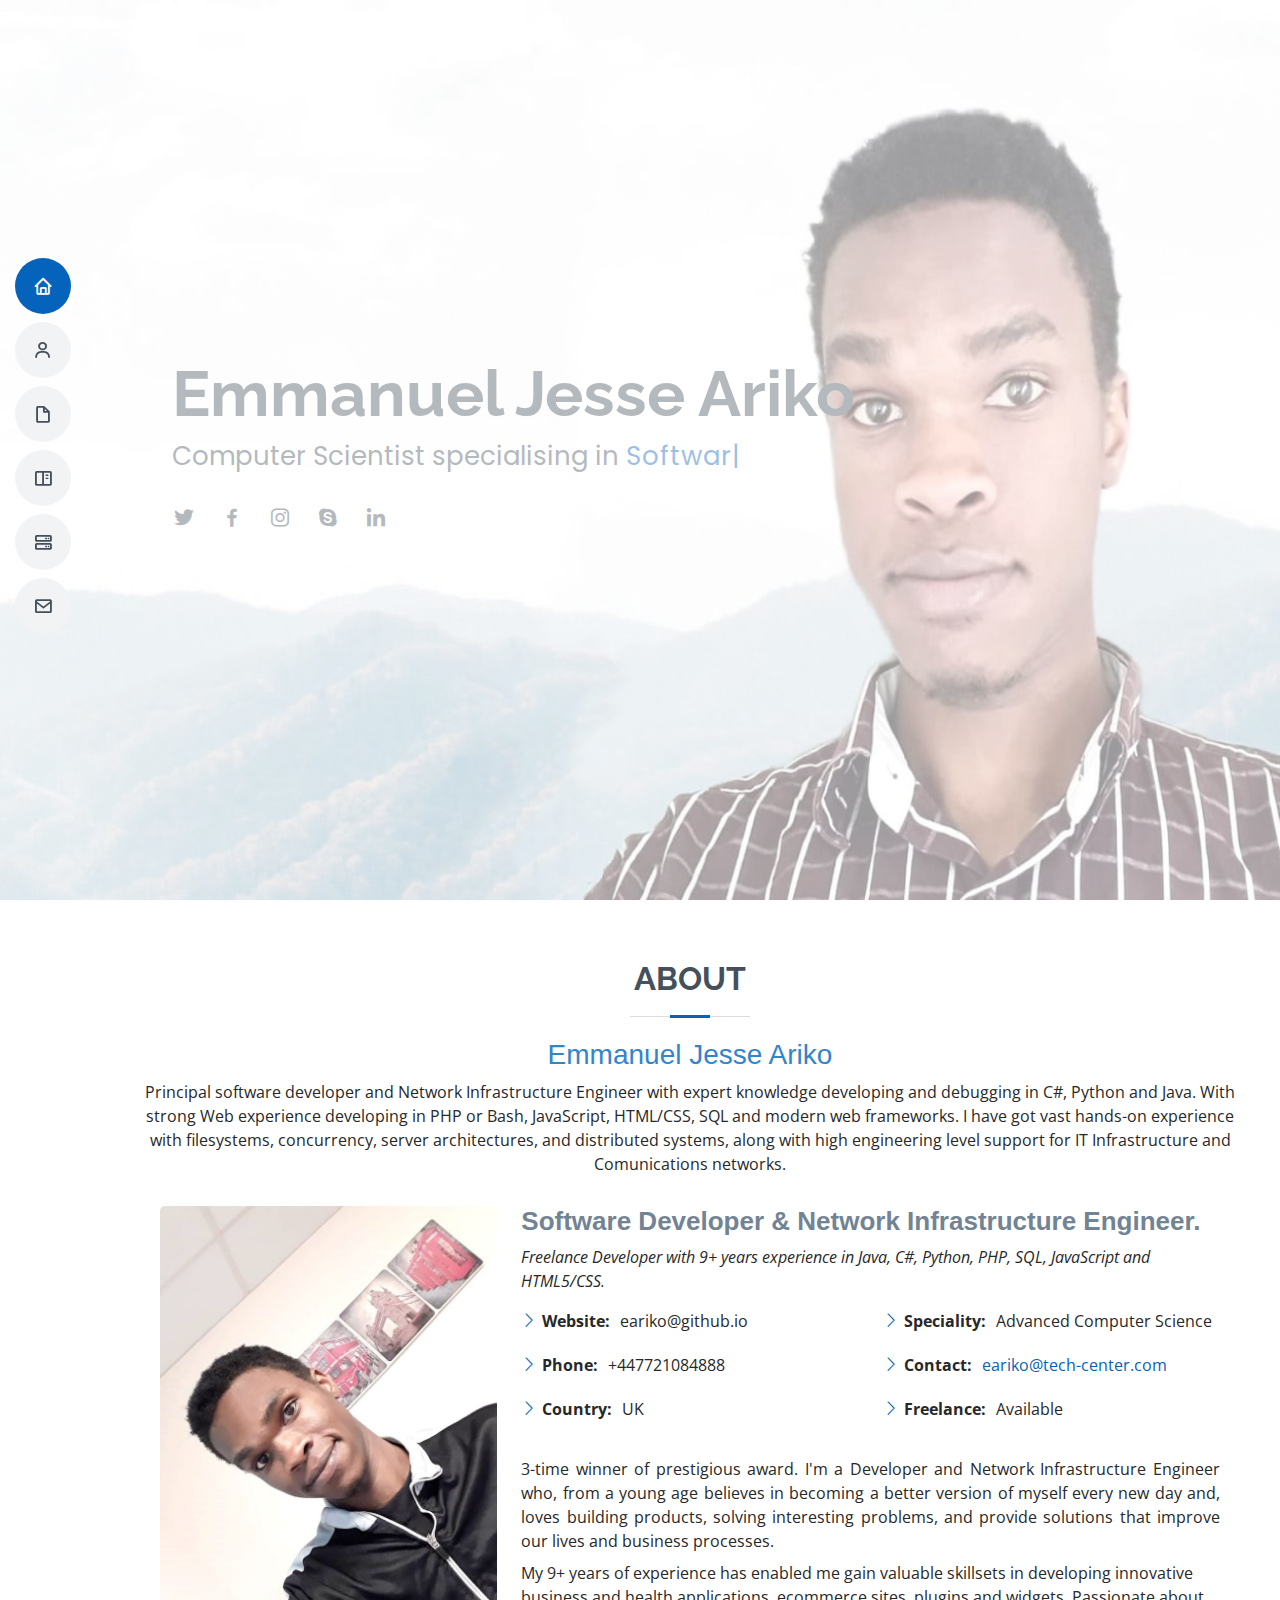
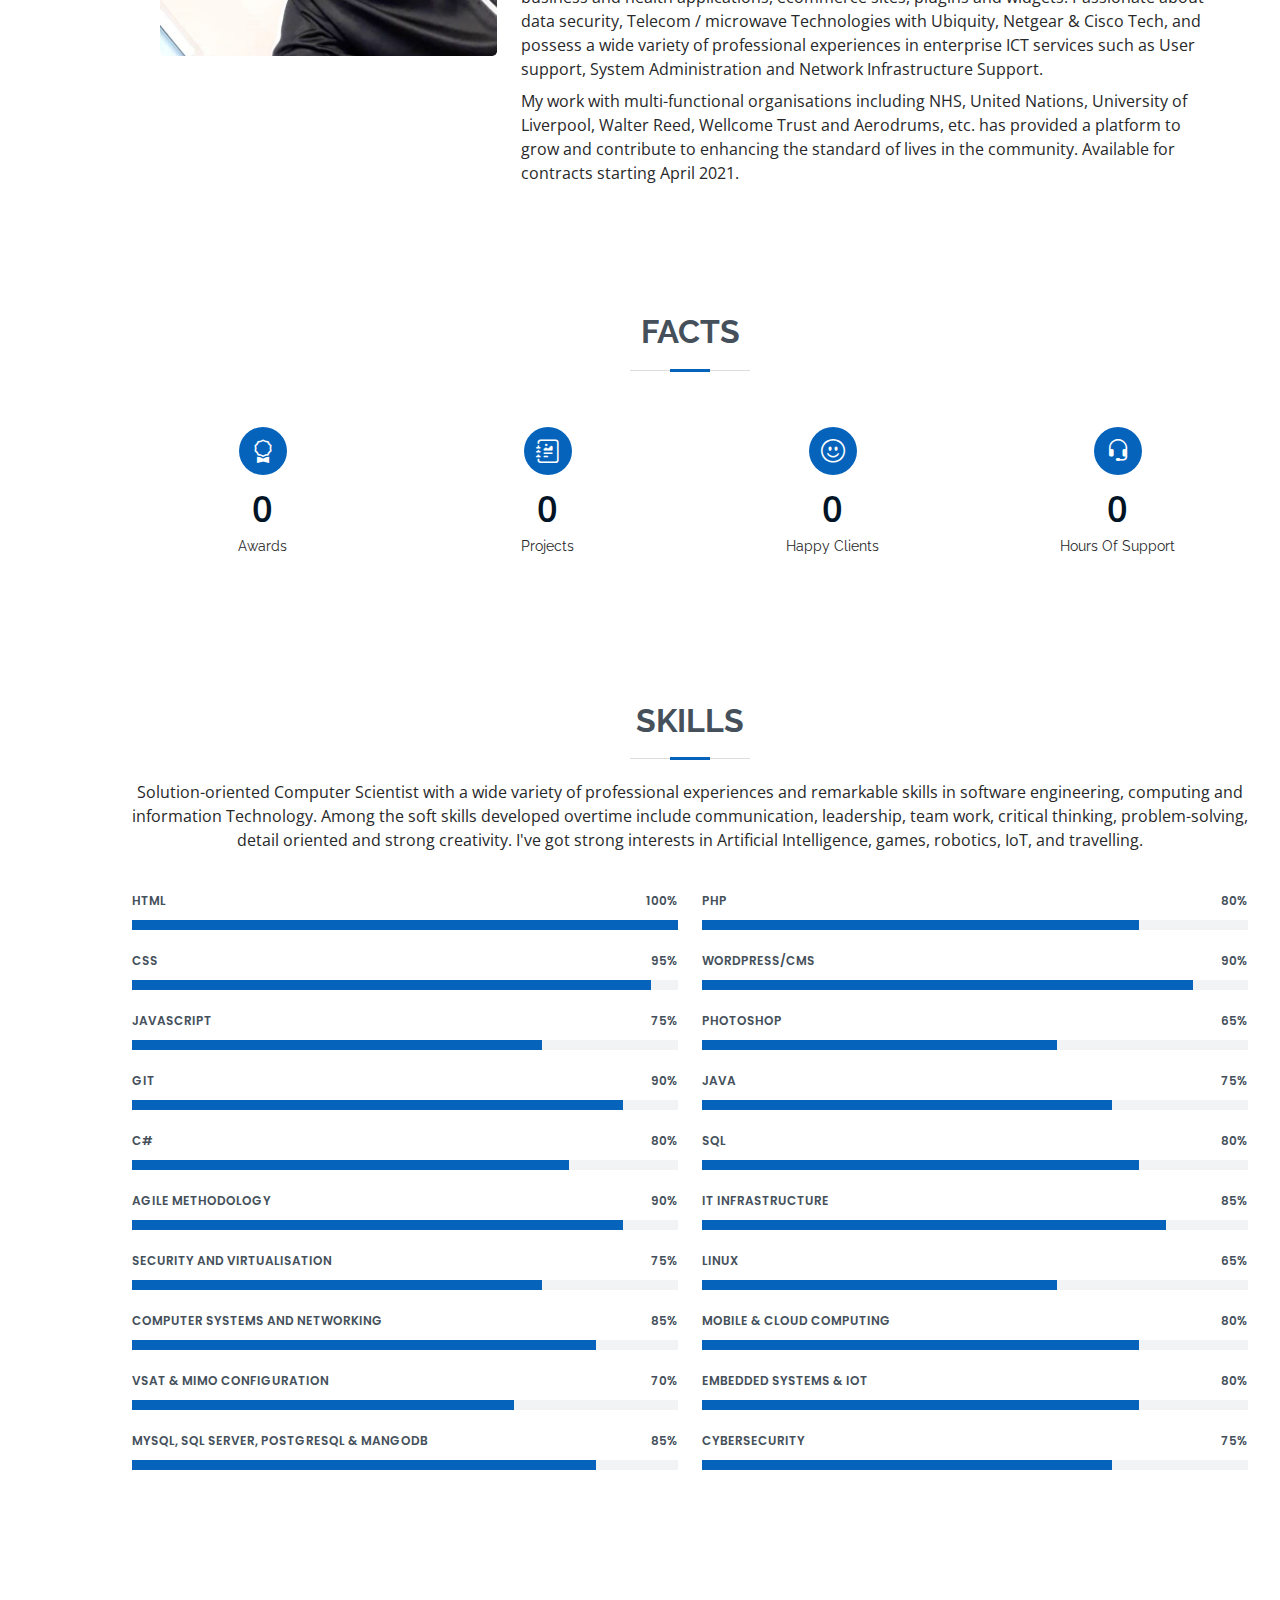
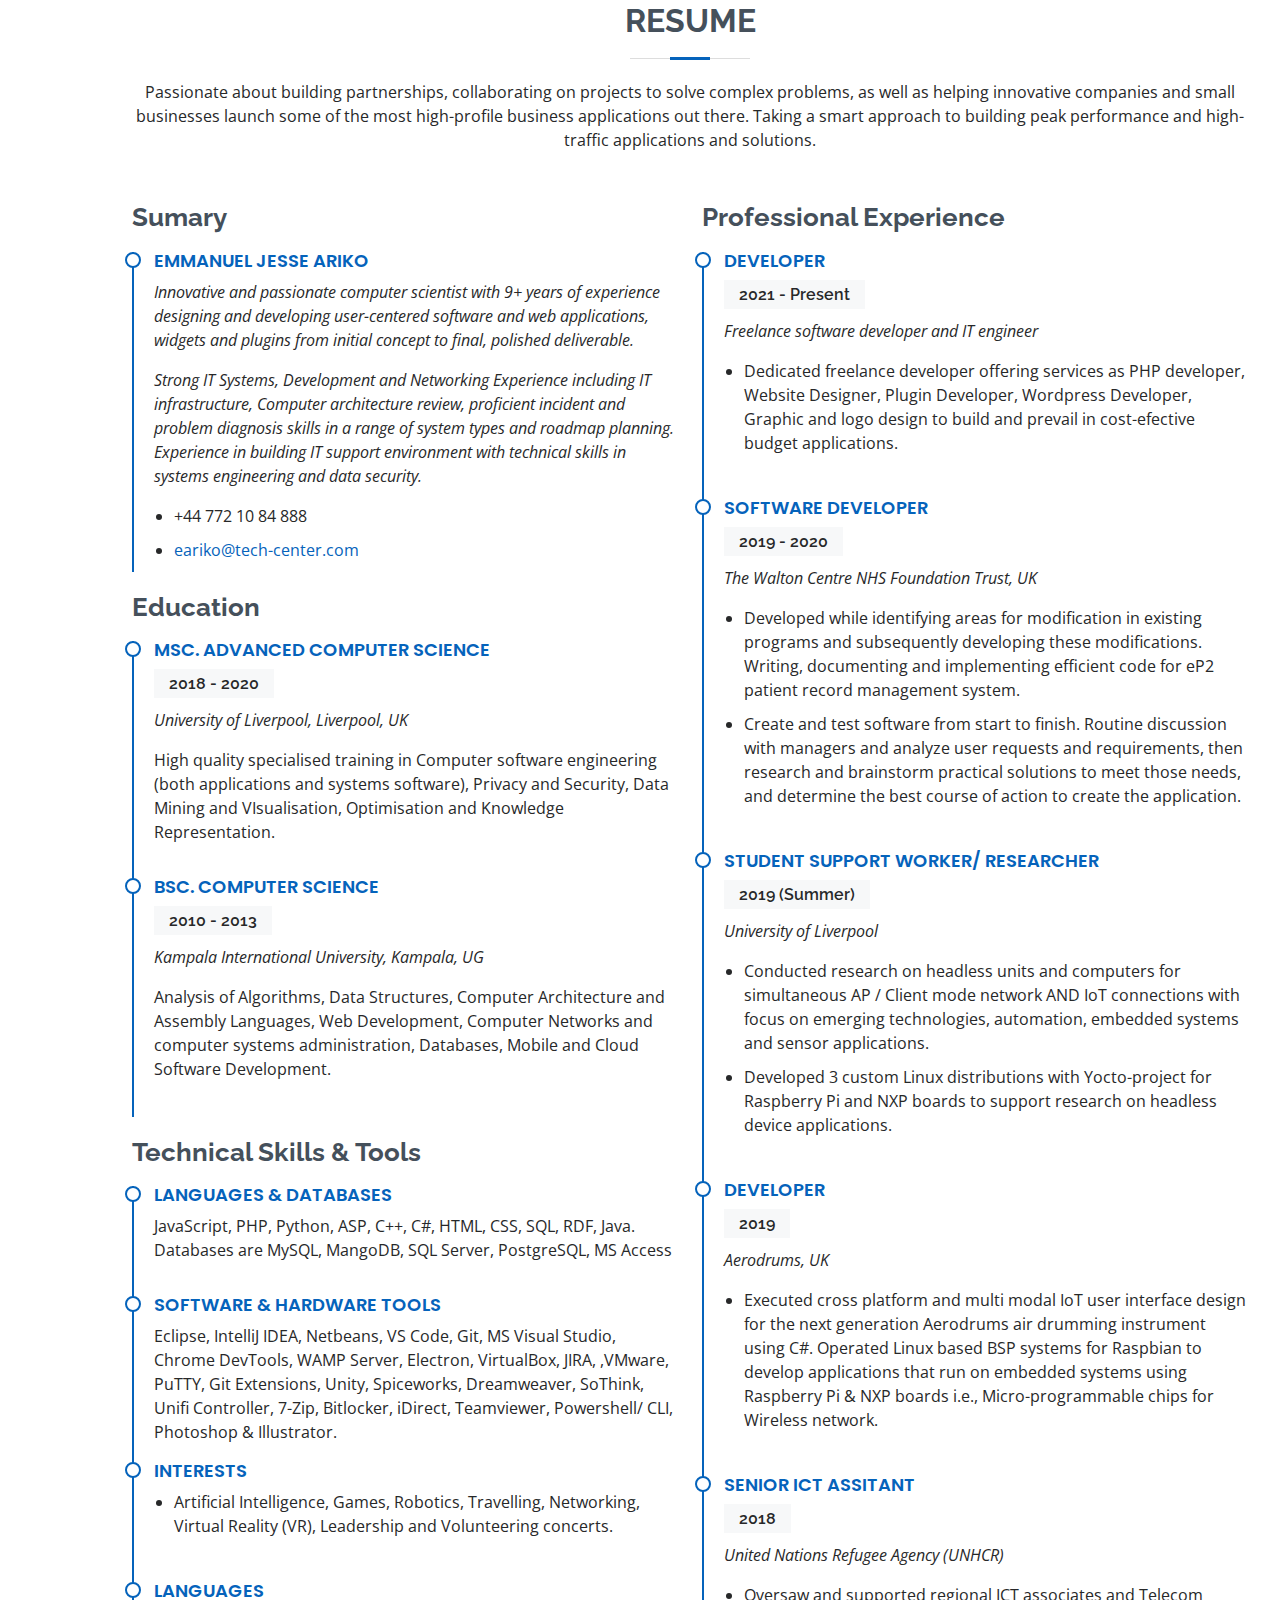
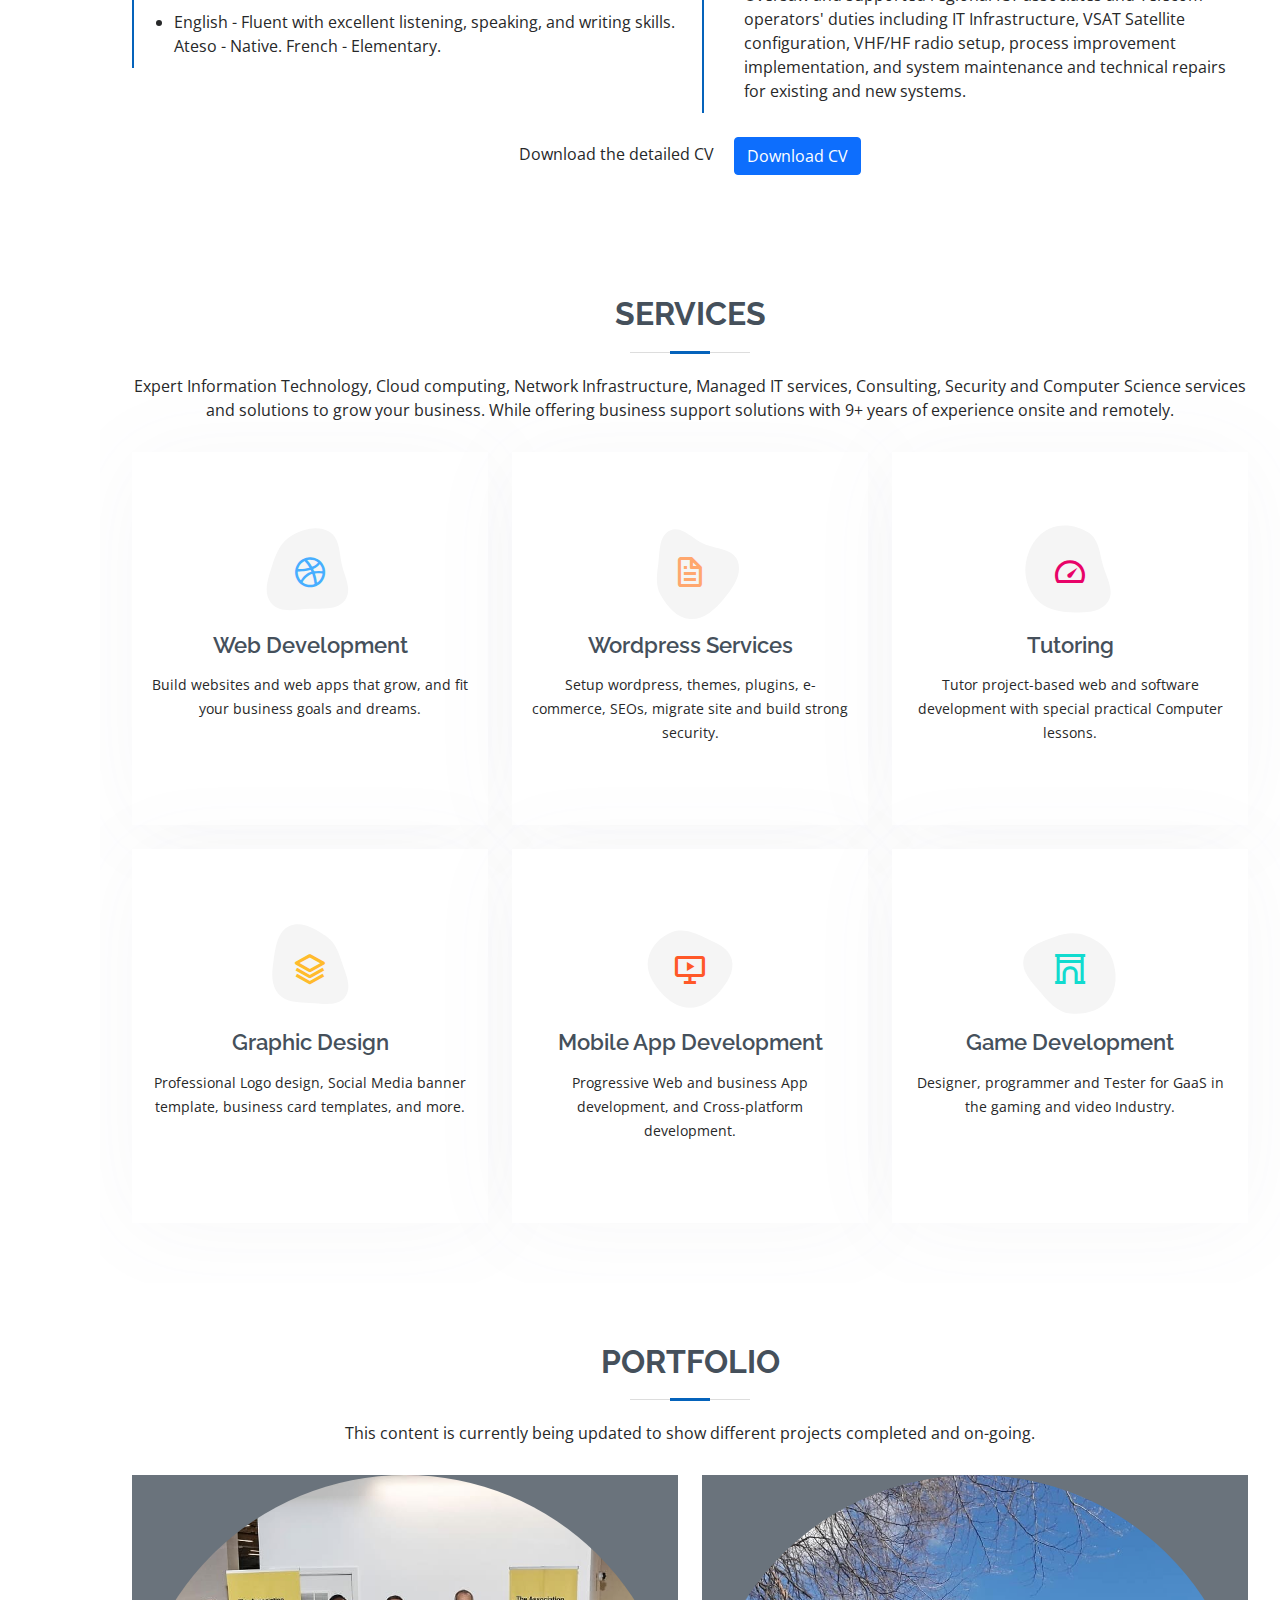
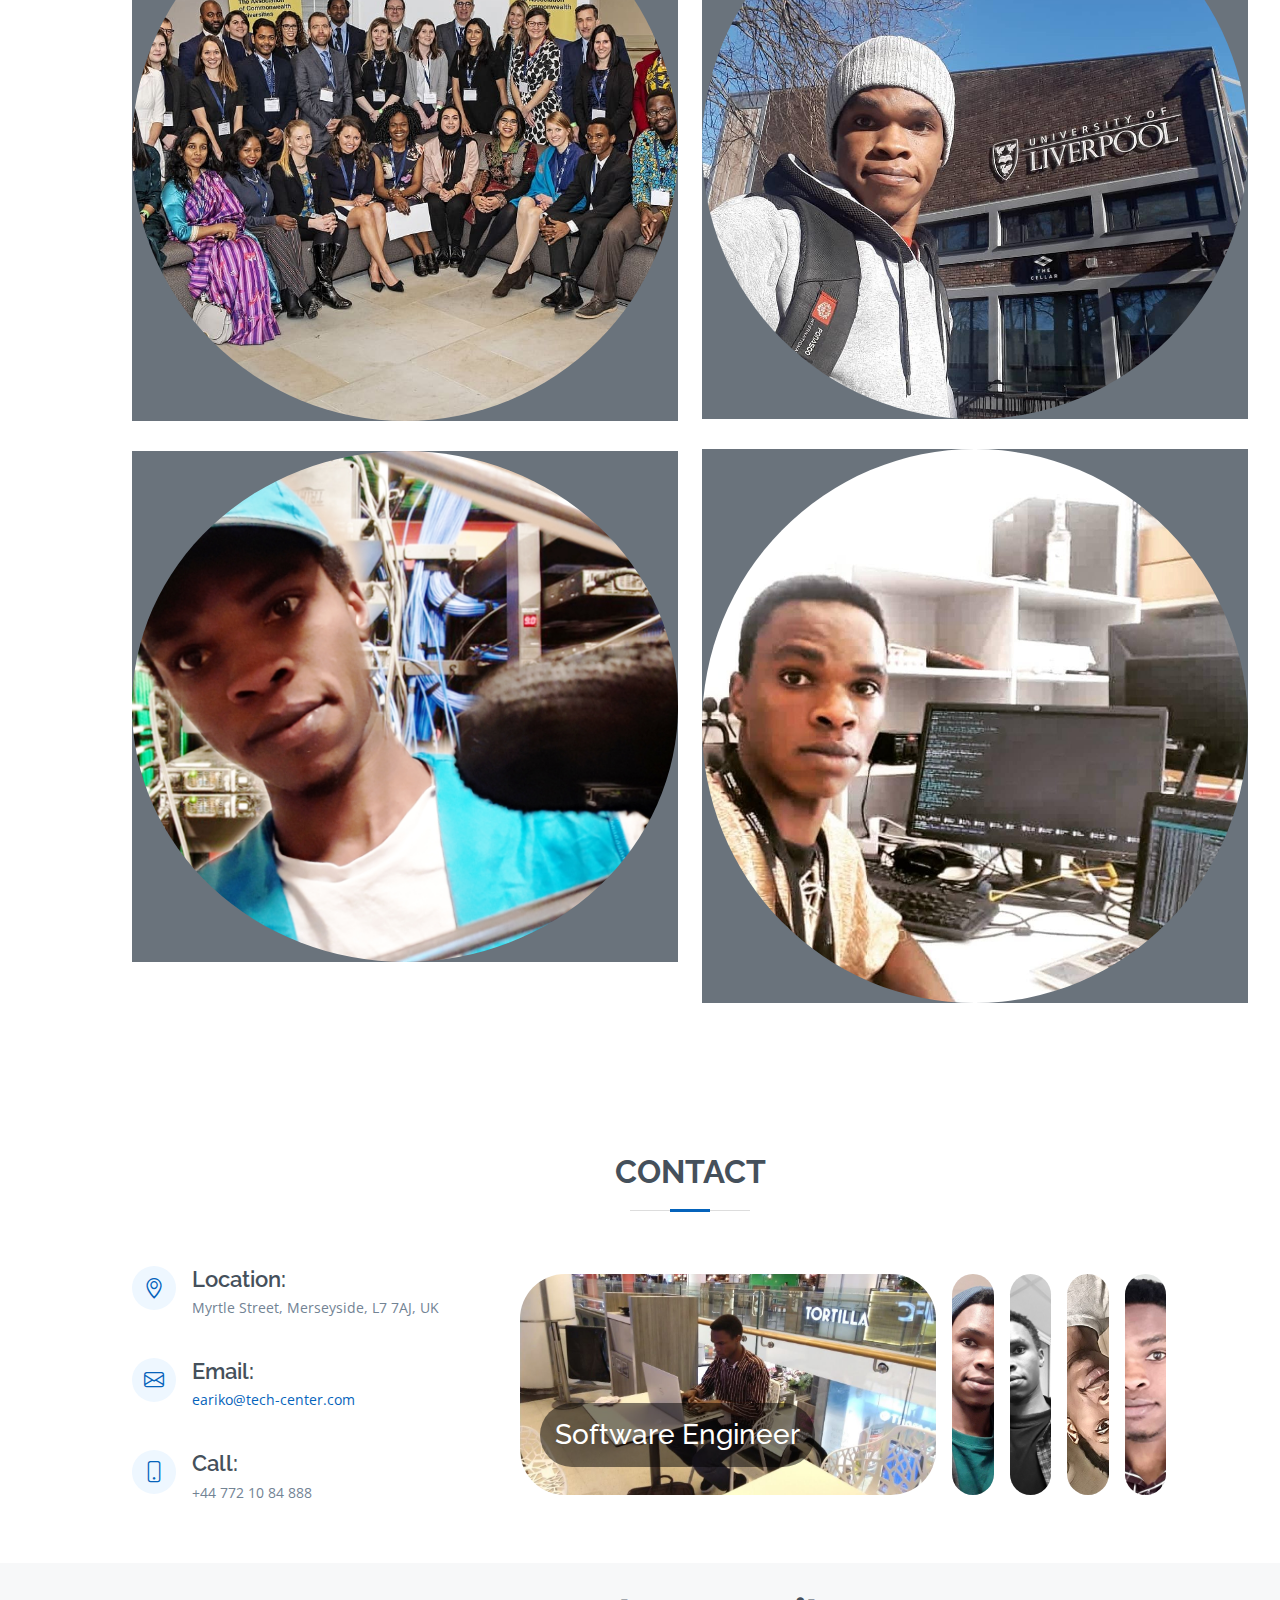
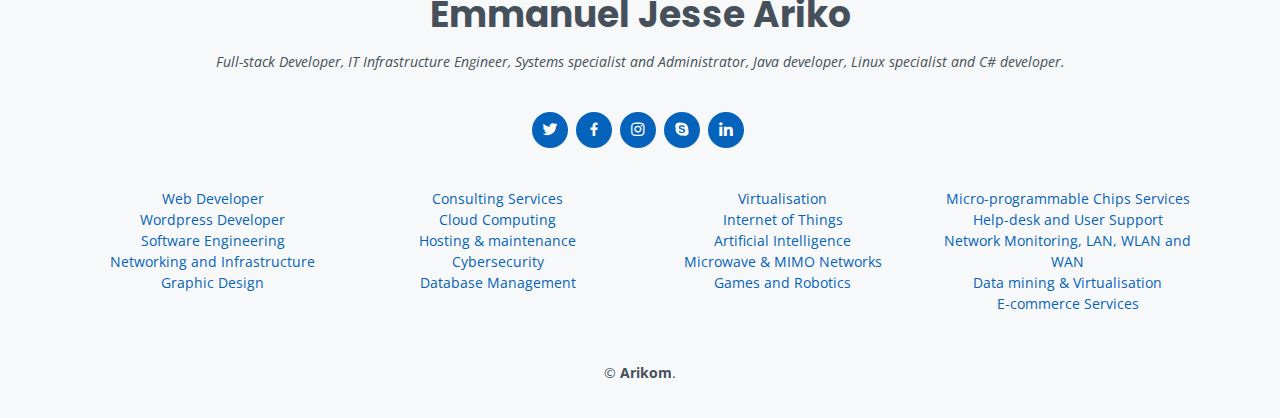
==== index.html @ 2691daec "Update index.html" ====
<!DOCTYPE html>
<html lang="en">

<head>
  <meta charset="utf-8">
  <meta content="width=device-width, initial-scale=1.0" name="viewport">

  <title>Ariko</title>
  <meta content="" name="description">
  <meta content="" name="keywords">

  
  <link href="img/favicon-32x32.png" rel="icon" sizes="32x32" type="image/png">
  <link href="img/favicon-16x16.png" rel="icon" sizes="16x16" type="image/png">
  <link href="img/apple-touch-icon.png" rel="apple-touch-icon">
  <meta property="og:title" content="Emmanuel Jesse Ariko - Developer And IT Infrastructure Engineer" />
  <meta property="og:locale" content="en_US" />
  <meta property="og:type" content="website" />
  <meta property="og:image" content="img/imgpost5.jpg"/>
  <meta property="og:image:alt" content="Emmanuel J. Ariko" />
  <meta property="og:image:width" content="400" />
  <meta http-equiv="X-UA-Compatible" content="IE=edge" />
  <meta name="author" content="Emmanuel Jesse Ariko"/>
  <meta name="keywords" content="Freelance,Software,Developer,IT,Infrastructure,Engineer,Netowrking,VSAT,Peer Networks,Emmanuel,Jesse,Ariko, Liverpool,Computer,Science,Wordpress,Plugin,Website,Raspberry,Pi,Board Support Packages,Windows,Directory,Web,PHP,JavaScript,SQL,Java,C,UK,PowerBeam,Unifi,Miraki,Firewall,Security">
  <meta name="description" content="Build professional Apps for you and for your business, Websites, E-commerce sites, Games, Online Marketing, SEO, IT Security, Wordpress, Plugins, Graphics Design, IT Infrastructure, IoT for headless devices and Netowrking with wired and wireless devices." />
  <meta property="og:description" content="Solution-oriented Computer Scientist with a wide variety of professional experiences and remarkable skills in software engineering, computing and information Technology. Build professional Apps for you and your business, Websites, E-commerce sites, Games, Online Marketing, SEO, IT Security, Wordpress, Plugins, Graphics Design, IT Infrastructure, IoT for headless devices and Netowrking with wired and wireless devices." />
  <meta property="og:url" content="https://eariko.github.io/" />
  <meta property="og:site_name" content="Emmanuel Jesse Ariko" />
  <meta name="twitter:card" content="summary" />
  <meta property="twitter:title" content="Emmanuel Jesse Ariko" />
  <meta name="twitter:site" content="@eariko1" />

  
  <link href="https://fonts.googleapis.com/css?family=Open+Sans:300,300i,400,400i,600,600i,700,700i|Raleway:300,300i,400,400i,500,500i,600,600i,700,700i|Poppins:300,300i,400,400i,500,500i,600,600i,700,700i" rel="stylesheet">

 
  <link href="Support/aos/aos.css" rel="stylesheet">
  <link href="support/bootstrap/css/bootstrap.min.css" rel="stylesheet">
  <link href="support/bootstrap-icons/bootstrap-icons.css" rel="stylesheet">
  <link href="support/boxicons/css/boxicons.min.css" rel="stylesheet">
  <link href="support/glightbox/css/glightbox.min.css" rel="stylesheet">
  <link href="support/swiper/swiper-bundle.min.css" rel="stylesheet">


  <link href="css/style.css" rel="stylesheet">

</head>

<body>

  <i class="bi bi-list mobile-nav-toggle d-xl-none"></i>
  <header id="header" class="d-flex flex-column justify-content-center">

    <nav id="navbar" class="navbar nav-menu">
      <ul>
        <li><a href="#hero" class="nav-link scrollto active"><i class="bx bx-home"></i> <span>Home</span></a></li>
        <li><a href="#about" class="nav-link scrollto"><i class="bx bx-user"></i> <span>About</span></a></li>
        <li><a href="#resume" class="nav-link scrollto"><i class="bx bx-file-blank"></i> <span>Resume</span></a></li>
        <li><a href="#portfolio" class="nav-link scrollto"><i class="bx bx-book-content"></i> <span>Portfolio</span></a></li>
        <li><a href="#services" class="nav-link scrollto"><i class="bx bx-server"></i> <span>Services</span></a></li>
        <li><a href="#contact" class="nav-link scrollto"><i class="bx bx-envelope"></i> <span>Contact</span></a></li>
      </ul>
    </nav>

  </header>

  <section id="hero" class="d-flex flex-column justify-content-center">
    <div class="container" data-aos="zoom-in" data-aos-delay="100">
      <h1>Emmanuel Jesse Ariko</h1>
      <p>Computer Scientist specialising in <span class="typed" data-typed-items=" Software Engineering, IT Infrastructure, Internet of Things, Data Visualisation, Artificial Intelligence"></span></p>
      <div class="social-links">
        <a href="https://twitter.com/eariko1" class="twitter"><i class="bx bxl-twitter"></i></a>
        <a href="#" class="facebook"><i class="bx bxl-facebook"></i></a>
        <a href="#" class="instagram"><i class="bx bxl-instagram"></i></a>
        <a href="#" class="google-plus"><i class="bx bxl-skype"></i></a>
        <a href="https://www.linkedin.com/in/emmanuel-jesse-ariko/" class="linkedin"><i class="bx bxl-linkedin"></i></a>
      </div>
    </div>
  </section>

  <main id="main">

    <section id="about" class="about">
      <div class="container" data-aos="fade-up">

        <div class="section-title">
          <h2>About</h2>
          <h3 style="font-family: 'Segoe UI', Tahoma, Geneva, Verdana, sans-serif; color: rgb(50, 133, 201);">Emmanuel Jesse Ariko</h3>
          <p>Principal software developer and Network Infrastructure Engineer with expert knowledge developing and debugging in C#, Python and Java. With strong Web experience developing in PHP or Bash, JavaScript, HTML/CSS, SQL and modern web frameworks. I have got vast hands-on experience with filesystems, concurrency, server architectures, and distributed systems, along with high engineering level support for IT Infrastructure and Comunications networks.</p>
        </div>

        <div class="row mx-3">
          <div class="col-lg-4">
            <img src="img/profile-img.jpg" class="img-fluid rounded-3" alt="Profile pic Emmanuel Jesse Ariko">
          </div>
          <div class="col-lg-8 pt-4 pt-lg-0 content">
            <h3 style="font-family: 'Segoe UI', Tahoma, Geneva, Verdana, sans-serif">Software Developer &amp; Network Infrastructure Engineer.</h3>
            <p class="fst-italic">
              Freelance Developer with 9+ years experience in Java, C#, Python, PHP, SQL, JavaScript and HTML5/CSS.
            </p>
            <div class="row">
              <div class="col-lg-6">
                <ul>
                  <li><i class="bi bi-chevron-right"></i> <strong>Website:</strong> <span>eariko@github.io</span></li>
                    <li><i class="bi bi-chevron-right"></i> <strong>Phone:</strong> <span>+447721084888</span></li>
                    <li><i class="bi bi-chevron-right"></i> <strong>Country:</strong> <span>UK</span></li>
                </ul>
              </div>
              <div class="col-lg-6">
                <ul>
                  <li><i class="bi bi-chevron-right"></i> <strong>Speciality:</strong> <span>Advanced Computer Science</span></li>
                    <li><i class="bi bi-chevron-right"></i> <strong>Contact:</strong> <span><a href="mailto:eariko@tech-center.com?cc=eariko@outlook.com" >eariko@tech-center.com</a></span></li>
                    <li><i class="bi bi-chevron-right"></i> <strong>Freelance:</strong> <span>Available</span></li>
                </ul>
              </div>
            </div>
            <p>
              <div class="mb-2" style="text-align:justify">3-time winner of prestigious award. I'm a Developer and Network Infrastructure Engineer who, from a young age believes in becoming a better version of myself every new day and, loves building products, solving interesting problems, and provide solutions that improve our lives and business processes.</div>
              <div class="mb-2">My 9+ years of experience has enabled me gain valuable skillsets in developing innovative business and health applications, ecommerce sites, plugins and widgets. Passionate about data security, Telecom / microwave Technologies with Ubiquity, Netgear & Cisco Tech, and possess a wide variety of professional experiences in enterprise ICT services such as User support, System Administration and Network Infrastructure Support. </div>
              <div class="mb-2">My work with multi-functional organisations including NHS, United Nations, University of Liverpool, Walter Reed, Wellcome Trust and Aerodrums, etc. has provided a platform to grow and contribute to enhancing the standard of lives in the community. Available for contracts starting April 2021.</div>
            </p>
          </div>
        </div>

      </div>
    </section>


    <section id="facts" class="facts">
      <div class="container" data-aos="fade-up">

        <div class="section-title">
          <h2>Facts</h2>
        </div>

        <div class="row">

          <div class="col-lg-3 col-md-6 mt-5 mt-lg-0">
            <div class="count-box">
              <i class="bi bi-award"></i>
              <span data-purecounter-start="0" data-purecounter-end="7" data-purecounter-duration="1" class="purecounter"></span>
              <p>Awards</p>
            </div>
          </div>

          <div class="col-lg-3 col-md-6 mt-5 mt-lg-0">
            <div class="count-box">
              <i class="bi bi-journal-richtext"></i>
              <span data-purecounter-start="0" data-purecounter-end="267" data-purecounter-duration="1" class="purecounter"></span>
              <p>Projects</p>
            </div>
          </div>

          <div class="col-lg-3 col-md-6 mt-5 mt-md-0">
            <div class="count-box">
              <i class="bi bi-emoji-smile"></i>
              <span data-purecounter-start="0" data-purecounter-end="384" data-purecounter-duration="1" class="purecounter"></span>
              <p>Happy Clients</p>
            </div>
          </div>

          <div class="col-lg-3 col-md-6 mt-5 mt-md-0">
            <div class="count-box">
              <i class="bi bi-headset"></i>
              <span data-purecounter-start="0" data-purecounter-end="2149" data-purecounter-duration="1" class="purecounter"></span>
              <p>Hours Of Support</p>
            </div>
          </div>

        </div>

      </div>
    </section>


    <section id="skills" class="skills section-bg">
      <div class="container" data-aos="fade-up">

        <div class="section-title">
          <h2>Skills</h2>
          <p>Solution-oriented Computer Scientist with a wide variety of professional experiences and remarkable skills in software engineering, computing and information Technology. Among the soft skills developed overtime include communication, leadership, team work, critical thinking, problem-solving, detail oriented and strong creativity. I've got strong interests in Artificial Intelligence, games, robotics, IoT, and travelling.</p>
        </div>

        <div class="row skills-content">

          <div class="col-lg-6">

            <div class="progress">
              <span class="skill">HTML <i class="val">100%</i></span>
              <div class="progress-bar-wrap">
                <div class="progress-bar" role="progressbar" aria-valuenow="100" aria-valuemin="0" aria-valuemax="100" style="width: 100%;"></div>
              </div>
            </div>

            <div class="progress">
              <span class="skill">CSS <i class="val">95%</i></span>
              <div class="progress-bar-wrap">
                <div class="progress-bar" role="progressbar" aria-valuenow="95" aria-valuemin="0" aria-valuemax="100" style="width: 95%;"></div>
              </div>
            </div>

            <div class="progress">
              <span class="skill">JavaScript <i class="val">75%</i></span>
              <div class="progress-bar-wrap">
                <div class="progress-bar" role="progressbar" aria-valuenow="75" aria-valuemin="0" aria-valuemax="100" style="width: 75%;"></div>
              </div>
            </div>

            <div class="progress">
              <span class="skill">Git <i class="val">90%</i></span>
              <div class="progress-bar-wrap">
                <div class="progress-bar" role="progressbar" aria-valuenow="90" aria-valuemin="0" aria-valuemax="100" style="width: 90%;"></div>
              </div>
            </div>

            <div class="progress">
              <span class="skill">C# <i class="val">80%</i></span>
              <div class="progress-bar-wrap">
                <div class="progress-bar" role="progressbar" aria-valuenow="80" aria-valuemin="0" aria-valuemax="100" style="width: 80%;"></div>
              </div>
            </div>

            <div class="progress">
              <span class="skill">Agile Methodology <i class="val">90%</i></span>
              <div class="progress-bar-wrap">
                <div class="progress-bar" role="progressbar" aria-valuenow="90" aria-valuemin="0" aria-valuemax="100" style="width: 90%;"></div>
              </div>
            </div>

            <div class="progress">
              <span class="skill">Security and Virtualisation <i class="val">75%</i></span>
              <div class="progress-bar-wrap">
                <div class="progress-bar" role="progressbar" aria-valuenow="75" aria-valuemin="0" aria-valuemax="100" style="width: 75%;"></div>
              </div>
            </div>

            <div class="progress">
              <span class="skill">Computer Systems and Networking <i class="val">85%</i></span>
              <div class="progress-bar-wrap">
                <div class="progress-bar" role="progressbar" aria-valuenow="85" aria-valuemin="0" aria-valuemax="100" style="width: 85%;"></div>
              </div>
            </div>

            <div class="progress">
              <span class="skill">VSAT &amp; MIMO Configuration <i class="val">70%</i></span>
              <div class="progress-bar-wrap">
                <div class="progress-bar" role="progressbar" aria-valuenow="70" aria-valuemin="0" aria-valuemax="100" style="width: 70%;"></div>
              </div>
            </div>

            <div class="progress">
              <span class="skill">MySQL, SQL Server, PostgreSQL &amp; MangoDB <i class="val">85%</i></span>
              <div class="progress-bar-wrap">
                <div class="progress-bar" role="progressbar" aria-valuenow="85" aria-valuemin="0" aria-valuemax="100" style="width: 85%;"></div>
              </div>
            </div>

          </div>

          <div class="col-lg-6">

            <div class="progress">
                <span class="skill">PHP <i class="val">80%</i></span>
                <div class="progress-bar-wrap">
                  <div class="progress-bar" role="progressbar" aria-valuenow="80" aria-valuemin="0" aria-valuemax="100" style="width: 80%;"></div>
                </div>
              </div>

              <div class="progress">
                <span class="skill">WordPress/CMS <i class="val">90%</i></span>
                <div class="progress-bar-wrap">
                  <div class="progress-bar" role="progressbar" aria-valuenow="90" aria-valuemin="0" aria-valuemax="100" style="width: 90%;"></div>
                </div>
              </div>

              <div class="progress">
                <span class="skill">Photoshop <i class="val">65%</i></span>
                <div class="progress-bar-wrap">
                  <div class="progress-bar" role="progressbar" aria-valuenow="55" aria-valuemin="0" aria-valuemax="100" style="width: 65%;"></div>
                </div>
              </div>

              <div class="progress">
                <span class="skill">Java <i class="val">75%</i></span>
                <div class="progress-bar-wrap">
                  <div class="progress-bar" role="progressbar" aria-valuenow="75" aria-valuemin="0" aria-valuemax="100" style="width: 75%;"></div>
                </div>
              </div>

              <div class="progress">
                <span class="skill">SQL <i class="val">80%</i></span>
                <div class="progress-bar-wrap">
                  <div class="progress-bar" role="progressbar" aria-valuenow="80" aria-valuemin="0" aria-valuemax="100" style="width: 80%;"></div>
                </div>
              </div>

              <div class="progress">
                <span class="skill">IT Infrastructure <i class="val">85%</i></span>
                <div class="progress-bar-wrap">
                  <div class="progress-bar" role="progressbar" aria-valuenow="85" aria-valuemin="0" aria-valuemax="100" style="width: 85%;"></div>
                </div>
              </div>

              <div class="progress">
                <span class="skill">Linux <i class="val">65%</i></span>
                <div class="progress-bar-wrap">
                  <div class="progress-bar" role="progressbar" aria-valuenow="65" aria-valuemin="0" aria-valuemax="100" style="width: 65%;"></div>
                </div>
              </div>

              <div class="progress">
                <span class="skill">Mobile &amp; Cloud Computing <i class="val">80%</i></span>
                <div class="progress-bar-wrap">
                  <div class="progress-bar" role="progressbar" aria-valuenow="80" aria-valuemin="0" aria-valuemax="100" style="width: 80%;"></div>
                </div>
              </div>

              <div class="progress">
                <span class="skill">Embedded Systems &amp; IoT<i class="val">80%</i></span>
                <div class="progress-bar-wrap">
                  <div class="progress-bar" role="progressbar" aria-valuenow="80" aria-valuemin="0" aria-valuemax="100" style="width: 80%;"></div>
                </div>
              </div>

              <div class="progress">
                <span class="skill">Cybersecurity <i class="val">75%</i></span>
                <div class="progress-bar-wrap">
                  <div class="progress-bar" role="progressbar" aria-valuenow="75" aria-valuemin="0" aria-valuemax="100" style="width: 75%;"></div>
                </div>
              </div>

          </div>

        </div>

      </div>
    </section>

 
    <section id="resume" class="resume">
      <div class="container" data-aos="fade-up">

        <div class="section-title">
          <h2>Resume</h2>
          <p>Passionate about building partnerships, collaborating on projects to solve complex problems, as well as helping innovative companies and small businesses launch some of the most high-profile business applications out there. Taking a smart approach to building peak performance and high-traffic applications and solutions.</p>
        </div>

        <div class="row mb-md-2">
          <div class="col-lg-6">
            <h3 class="resume-title">Sumary</h3>
            <div class="resume-item pb-0">
              <h4>Emmanuel Jesse Ariko</h4>
              <p><em>Innovative and passionate computer scientist with 9+ years of experience designing and developing user-centered software and web applications, widgets and plugins from initial concept to final, polished deliverable.</em></p>

              <p><em>Strong IT Systems, Development and Networking Experience including IT infrastructure, Computer architecture review, proficient incident and problem diagnosis skills in a range of system types and roadmap planning. Experience in building IT support environment with technical skills in systems engineering and data security.</em></p>

              <ul>
                <li>+44 772 10 84 888</li>
                <li><a href="mailto:eariko@tech-center.com?cc=eariko@outlook.com">eariko@tech-center.com</a></li>
              </ul>
            </div>

            <h3 class="resume-title">Education</h3>
            <div class="resume-item">
              <h4>MSc. Advanced Computer Science</h4>
                <h5>2018 - 2020</h5>
                <p><em>University of Liverpool, Liverpool, UK</em></p>
                <p>High quality specialised training in Computer software engineering (both applications and systems software), Privacy and Security, Data Mining and VIsualisation, Optimisation and Knowledge Representation.</p>
            </div>
            <div class="resume-item">
              <h4>BSc. Computer Science</h4>
                <h5>2010 - 2013</h5>
                <p><em>Kampala International University, Kampala, UG</em></p>
                <p>Analysis of Algorithms, Data Structures, Computer Architecture and Assembly Languages, Web Development, Computer Networks and computer systems administration, Databases, Mobile and Cloud Software Development.</p>
            </div>

            <h3 class="resume-title">Technical Skills &amp; Tools</h3>
            <div class="resume-item">
              <h4>Languages &amp; Databases</h4>
                <p>JavaScript, PHP, Python, ASP, C++, C#, HTML, CSS, SQL, RDF, Java. Databases are MySQL, MangoDB, SQL Server, PostgreSQL, MS Access </p>
            </div>
            <div class="resume-item">
              <h4>Software &amp; Hardware Tools</h4>
                Eclipse, IntelliJ IDEA, Netbeans, VS Code, Git, MS Visual Studio, Chrome DevTools, WAMP Server, Electron, VirtualBox, JIRA, ,VMware, PuTTY, Git Extensions, Unity, Spiceworks, Dreamweaver, SoThink, Unifi Controller, 7-Zip, Bitlocker, iDirect, Teamviewer, Powershell/ CLI, Photoshop &amp; Illustrator.
            </div>
            <div class="resume-item">
              <h4>Interests</h4>
              <ul>
                <li>Artificial Intelligence, Games, Robotics, Travelling, Networking, Virtual Reality (VR), Leadership and Volunteering concerts.</li>
              </ul>
            </div>
            <div class="resume-item">
              <h4>Languages</h4>
              <ul>
                <li>English - Fluent with excellent listening,
                  speaking, and writing skills. Ateso - Native. French - Elementary. 
              </ul>
            </div>
            
          </div>
          <div class="col-lg-6">
            <h3 class="resume-title">Professional Experience</h3>
            <div class="resume-item">
              <h4>Developer</h4>
              <h5>2021 - Present</h5>
              <p><em>Freelance software developer and IT engineer </em></p>
              <ul>
                <li>Dedicated freelance developer offering services as PHP developer, Website Designer, Plugin Developer, Wordpress Developer, Graphic and logo design to build and prevail in cost-efective budget applications.</li>
              </ul>
            </div>
            <div class="resume-item">
              <h4>Software Developer</h4>
              <h5>2019 - 2020</h5>
              <p><em>The Walton Centre NHS Foundation 
                Trust, UK</em></p>
              <ul>
                <li>Developed while identifying areas for modification in existing programs and subsequently developing these modifications. Writing, documenting and implementing efficient code for eP2 patient record management system.  </li>
                <li>Create and test software from start to finish. Routine discussion with managers and analyze user requests and requirements, then research and brainstorm practical solutions to meet those needs, and determine the best course of action to create the application.</li>
              </ul>
            </div>
            <div class="resume-item">
              <h4>Student Support Worker/ Researcher</h4>
                  <h5>2019 (Summer)</h5>
                  <p><em>University of Liverpool</em></p>
                  <ul>
                    <li>Conducted research on headless units and computers for simultaneous AP / Client mode network AND IoT connections with focus on emerging technologies, automation, embedded systems and sensor applications. </li>
                    <li>Developed 3 custom Linux distributions with Yocto-project for Raspberry Pi and NXP boards to support research on headless device applications.</li>
                  </ul>
            </div>
            <div class="resume-item">
              <h4>Developer</h4>
                  <h5>2019</h5>
                  <p><em>Aerodrums, UK </em></p>
                  <ul>
                    <li>Executed cross platform and multi modal IoT user interface design for the next generation Aerodrums air drumming instrument using C#. Operated Linux based BSP systems for Raspbian to develop applications that run on embedded systems using Raspberry Pi & NXP boards i.e., Micro-programmable chips for Wireless network.</li>
                  </ul>
            </div>
            <div class="resume-item">
              <h4>Senior ICT Assitant</h4>
                  <h5>2018</h5>
                  <p><em>United Nations Refugee Agency (UNHCR) </em></p>
                  <ul>
                    <li>Oversaw and supported regional ICT associates and Telecom operators' duties including IT Infrastructure, VSAT Satellite configuration, VHF/HF radio setup, process improvement implementation, and system maintenance and technical repairs for existing and new systems.</li>
                  </ul>
            </div>
          </div>
        </div>
        <div class="row justify-content-center align-items-center">
          <div class="col-6 text-center">
            Download the detailed CV <a class="btn btn-primary ms-3" href="support/earikoCV.pdf">Download CV</a>
          </div>
        </div>

      </div>
    </section>

    <section id="services" class="services">
      <div class="container" data-aos="fade-up">

        <div class="section-title">
          <h2>Services</h2>
          <p>Expert Information Technology, Cloud computing, Network Infrastructure, Managed IT services, Consulting, Security and Computer Science services and solutions to grow your business. While offering business support solutions with 9+ years of experience onsite and remotely. </p>
        </div>

        <div class="row">

          <div class="col-lg-4 col-md-6 d-flex align-items-stretch" data-aos="zoom-in" data-aos-delay="100">
            <div class="icon-box iconbox-blue">
              <div class="icon">
                <svg width="100" height="100" viewBox="0 0 600 600" xmlns="http://www.w3.org/2000/svg">
                  <path stroke="none" stroke-width="0" fill="#f5f5f5" d="M300,521.0016835830174C376.1290562159157,517.8887921683347,466.0731472004068,529.7835943286574,510.70327084640275,468.03025145048787C554.3714126377745,407.6079735673963,508.03601936045806,328.9844924480964,491.2728898941984,256.3432110539036C474.5976632858925,184.082847569629,479.9380746630129,96.60480741107993,416.23090153303,58.64404602377083C348.86323505073057,18.502131276798302,261.93793281208167,40.57373210992963,193.5410806939664,78.93577620505333C130.42746243093433,114.334589627462,98.30271207620316,179.96522072025542,76.75703585869454,249.04625023123273C51.97151888228291,328.5150500222984,13.704378332031375,421.85034740162234,66.52175969318436,486.19268352777647C119.04800174914682,550.1803526380478,217.28368757567262,524.383925680826,300,521.0016835830174"></path>
                </svg>
                <i class="bx bxl-dribbble"></i>
              </div>
              <h4><a href="">Web Development</a></h4>
              <p>Build websites and web apps that grow, and fit your business goals and dreams.</p>
            </div>
          </div>

          <div class="col-lg-4 col-md-6 d-flex align-items-stretch mt-4 mt-md-0" data-aos="zoom-in" data-aos-delay="200">
            <div class="icon-box iconbox-orange ">
              <div class="icon">
                <svg width="100" height="100" viewBox="0 0 600 600" xmlns="http://www.w3.org/2000/svg">
                  <path stroke="none" stroke-width="0" fill="#f5f5f5" d="M300,582.0697525312426C382.5290701553225,586.8405444964366,449.9789794690241,525.3245884688669,502.5850820975895,461.55621195738473C556.606425686781,396.0723002908107,615.8543463187945,314.28637112970534,586.6730223649479,234.56875336149918C558.9533121215079,158.8439757836574,454.9685369536778,164.00468322053177,381.49747125262974,130.76875717737553C312.15926192815925,99.40240125094834,248.97055460311594,18.661163978235184,179.8680185752513,50.54337015887873C110.5421016452524,82.52863877960104,119.82277516462835,180.83849132639028,109.12597500060166,256.43424936330496C100.08760227029461,320.3096726198365,92.17705696193138,384.0621239912766,124.79988738764834,439.7174275375508C164.83382741302287,508.01625554203684,220.96474134820875,577.5009287672846,300,582.0697525312426"></path>
                </svg>
                <i class="bx bx-file"></i>
              </div>
              <h4><a href="">Wordpress Services</a></h4>
              <p>Setup wordpress, themes, plugins, e-commerce, SEOs, migrate site and build strong security.</p>
            </div>
          </div>

          <div class="col-lg-4 col-md-6 d-flex align-items-stretch mt-4 mt-lg-0" data-aos="zoom-in" data-aos-delay="300">
            <div class="icon-box iconbox-pink">
              <div class="icon">
                <svg width="100" height="100" viewBox="0 0 600 600" xmlns="http://www.w3.org/2000/svg">
                  <path stroke="none" stroke-width="0" fill="#f5f5f5" d="M300,541.5067337569781C382.14930387511276,545.0595476570109,479.8736841581634,548.3450877840088,526.4010558755058,480.5488172755941C571.5218469581645,414.80211281144784,517.5187510058486,332.0715597781072,496.52539010469104,255.14436215662573C477.37192572678356,184.95920475031193,473.57363656557914,105.61284051026155,413.0603344069578,65.22779650032875C343.27470386102294,18.654635553484475,251.2091493199835,5.337323636656869,175.0934190732945,40.62881213300186C97.87086631185822,76.43348514350839,51.98124368387456,156.15599469081315,36.44837278890362,239.84606092416172C21.716077023791087,319.22268207091537,43.775223500013084,401.1760424656574,96.891909868211,461.97329694683043C147.22146801428983,519.5804099606455,223.5754009179313,538.201503339737,300,541.5067337569781"></path>
                </svg>
                <i class="bx bx-tachometer"></i>
              </div>
              <h4><a href="">Tutoring</a></h4>
              <p>Tutor project-based web and software development with special practical Computer lessons.</p>
            </div>
          </div>

          <div class="col-lg-4 col-md-6 d-flex align-items-stretch mt-4" data-aos="zoom-in" data-aos-delay="100">
            <div class="icon-box iconbox-yellow">
              <div class="icon">
                <svg width="100" height="100" viewBox="0 0 600 600" xmlns="http://www.w3.org/2000/svg">
                  <path stroke="none" stroke-width="0" fill="#f5f5f5" d="M300,503.46388370962813C374.79870501325706,506.71871716319447,464.8034551963731,527.1746412648533,510.4981551193396,467.86667711651364C555.9287308511215,408.9015244558933,512.6030010748507,327.5744911775523,490.211057578863,256.5855673507754C471.097692560561,195.9906835881958,447.69079081568157,138.11976852964426,395.19560036434837,102.3242989838813C329.3053358748298,57.3949838291264,248.02791733380457,8.279543830951368,175.87071277845988,42.242879143198664C103.41431057327972,76.34704239035025,93.79494320519305,170.9812938413882,81.28167332365135,250.07896920659033C70.17666984294237,320.27484674793965,64.84698225790005,396.69656628748305,111.28512138212992,450.4950937839243C156.20124167950087,502.5303643271138,231.32542653798444,500.4755392045468,300,503.46388370962813"></path>
                </svg>
                <i class="bx bx-layer"></i>
              </div>
              <h4><a href="">Graphic Design</a></h4>
              <p>Professional Logo design, Social Media banner template, business card templates, and more.</p>
            </div>
          </div>

          <div class="col-lg-4 col-md-6 d-flex align-items-stretch mt-4" data-aos="zoom-in" data-aos-delay="200">
            <div class="icon-box iconbox-red">
              <div class="icon">
                <svg width="100" height="100" viewBox="0 0 600 600" xmlns="http://www.w3.org/2000/svg">
                  <path stroke="none" stroke-width="0" fill="#f5f5f5" d="M300,532.3542879108572C369.38199826031484,532.3153073249985,429.10787420159085,491.63046689027357,474.5244479745417,439.17860296908856C522.8885846962883,383.3225815378663,569.1668002868075,314.3205725914397,550.7432151929288,242.7694973846089C532.6665558377875,172.5657663291529,456.2379748765914,142.6223662098291,390.3689995646985,112.34683881706744C326.66090330228417,83.06452184765237,258.84405631176094,53.51806209861945,193.32584062364296,78.48882559362697C121.61183558270385,105.82097193414197,62.805066853699245,167.19869350419734,48.57481801355237,242.6138429142374C34.843463184063346,315.3850353017275,76.69343916112496,383.4422959591041,125.22947124332185,439.3748458443577C170.7312796277747,491.8107796887764,230.57421082200815,532.3932930995766,300,532.3542879108572"></path>
                </svg>
                <i class="bx bx-slideshow"></i>
              </div>
              <h4><a href="">Mobile App Development</a></h4>
              <p>Progressive Web and business App development, and Cross-platform development.</p>
            </div>
          </div>

          <div class="col-lg-4 col-md-6 d-flex align-items-stretch mt-4" data-aos="zoom-in" data-aos-delay="300">
            <div class="icon-box iconbox-teal">
              <div class="icon">
                <svg width="100" height="100" viewBox="0 0 600 600" xmlns="http://www.w3.org/2000/svg">
                  <path stroke="none" stroke-width="0" fill="#f5f5f5" d="M300,566.797414625762C385.7384707136149,576.1784315230908,478.7894351017131,552.8928747891023,531.9192734346935,484.94944893311C584.6109503024035,417.5663521118492,582.489472248146,322.67544863468447,553.9536738515405,242.03673114598146C529.1557734026468,171.96086150256528,465.24506316201064,127.66468636344209,395.9583748389544,100.7403814666027C334.2173773831606,76.7482773500951,269.4350130405921,84.62216499799875,207.1952322260088,107.2889140133804C132.92018162631612,134.33871894543012,41.79353780512637,160.00259165414826,22.644507872594943,236.69541883565114C3.319112789854554,314.0945973066697,72.72355303640163,379.243833228382,124.04198916343866,440.3218312028393C172.9286146004772,498.5055451809895,224.45579914871206,558.5317968840102,300,566.797414625762"></path>
                </svg>
                <i class="bx bx-arch"></i>
              </div>
              <h4><a href="">Game Development</a></h4>
              <p>Designer, programmer and Tester for GaaS in the gaming and video Industry.</p>
            </div>
          </div>

        </div>

      </div>
    </section>


    
    <section id="portfolio" class="portfolio section-bg">
      <div class="container" data-aos="fade-up">

        <div class="section-title">
          <h2>Portfolio</h2>
          <p>This content is currently being updated to show different projects completed and on-going.</p>
        </div>


        <div class="row portfolio-container" data-aos="fade-up" data-aos-delay="200">

          <div class="col-md-6 portfolio-item filter-app">
            <div class="portfolio-wrap">
              <img src="img/portfolio/portfolio-1.jpg" class="img-fluid  rounded-circle" alt="">
              <div class="portfolio-info">
                <h4>Networking projects</h4>
                <p>Building Leadership Potential</p>
                <div class="portfolio-links">
                  <a href="img/portfolio/portfolio-1.jpg" data-gallery="portfolioGallery" class="portfolio-lightbox" title="Building Leadership Potential"><i class="bx bx-plus"></i></a>
                  <a href="#" class="portfolio-details-lightbox" data-glightbox="type: external" title="Portfolio Details"><i class="bx bx-link"></i></a>
                </div>
              </div>
            </div>
          </div>

          <div class="col-md-6 portfolio-item filter-web">
            <div class="portfolio-wrap">
              <img src="img/portfolio/portfolio-2.jpg" class="img-fluid  rounded-circle" alt="">
              <div class="portfolio-info">
                <h4>Web Development</h4>
                <p>Mobile Apps, E-commerce &amp; Wordpress</p>
                <div class="portfolio-links">
                  <a href="img/portfolio/portfolio-2.jpg" data-gallery="portfolioGallery" class="portfolio-lightbox" title="Web Development, Wordpress, Mobile and E-commerce sites"><i class="bx bx-plus"></i></a>
                  <a href="#" class="portfolio-details-lightbox" data-glightbox="type: external" title="Portfolio Details"><i class="bx bx-link"></i></a>
                </div>
              </div>
            </div>
          </div>

          <div class="col-md-6 portfolio-item filter-app">
            <div class="portfolio-wrap">
              <img src="img/portfolio/portfolio-3.jpg" class="img-fluid  rounded-circle" alt="">
              <div class="portfolio-info">
                <h4>Software Development</h4>
                <p>Create Services &amp; Solutions</p>
                <div class="portfolio-links">
                  <a href="img/portfolio/portfolio-3.jpg" data-gallery="portfolioGallery" class="portfolio-lightbox" title="Software Development"><i class="bx bx-plus"></i></a>
                  <a href="#" class="portfolio-details-lightbox" data-glightbox="type: external" title="Portfolio Details"><i class="bx bx-link"></i></a>
                </div>
              </div>
            </div>
          </div>

          <div class="col-md-6 portfolio-item filter-card">
            <div class="portfolio-wrap">
              <img src="img/portfolio/portfolio-4.jpg" class="img-fluid rounded-circle" alt="">
              <div class="portfolio-info">
                <h4>Computer Networks</h4>
                <p>IT Infrastructure &amp; Communications</p>
                <div class="portfolio-links">
                  <a href="img/portfolio/portfolio-4.jpg" data-gallery="portfolioGallery" class="portfolio-lightbox" title="IT infrastructure and Satellite Connections"><i class="bx bx-plus"></i></a>
                  <a href="portfolio-details.html" class="portfolio-details-lightbox" data-glightbox="type: external" title="Portfolio Details"><i class="bx bx-link"></i></a>
                </div>
              </div>
            </div>
          </div>

        </div>

      </div>
    </section>

    <section id="contact" class="contact">
      <div class="container" data-aos="fade-up">

        <div class="section-title">
          <h2>Contact</h2>
        </div>

        <div class="row mt-1">

          <div class="col-lg-4">

            <div class="info">
              <div class="address">
                <i class="bi bi-geo-alt"></i>
                <h4>Location:</h4>
                <p>Myrtle Street, Merseyside, L7 7AJ, UK </p>
              </div>

              <div class="email">
                <i class="bi bi-envelope"></i>
                <h4>Email:</h4>
                <p><a href="mailto:eariko@tech-center.com?cc=eariko@outlook.com" >eariko@tech-center.com</a></p>
              </div>

              <div class="phone">
                <i class="bi bi-phone"></i>
                <h4>Call:</h4>
                <p>+44 772 10 84 888</p>
              </div>
           </div>

          </div>

          <div class="col-lg-8 mt-5 mt-lg-0 d-none d-sm-block">

            <div class="container-cards">
              <div class="panel-cards active" style="background-image: url('img/imgpost1.jpg');">
                  <h3 class="d-none d-sm-block">Software Engineer</h3>
              </div>
              <div class="panel-cards" style="background-image: url('img/imgpost2.jpg');">
                  <h3>Network Engineer</h3>
              </div>
              <div class="panel-cards" style="background-image: url('img/imgpost3.jpg');">
                  <h3>Web Developer</h3>
              </div>
              <div class="panel-cards" style="background-image: url('img/imgpost4.jpg');">
                  <h3>Java/C# Developer</h3>
              </div>
              <div class="panel-cards" style="background-image: url('img/imgpost5.jpg');">
                  <h3>Freelancer</h3>
              </div>
          </div>

          </div>

        </div>

      </div>
    </section>

  </main>


  <footer id="footer">
    <div class="container">
      <h3>Emmanuel Jesse Ariko</h3>
        <p>Full-stack Developer, IT Infrastructure Engineer, Systems specialist and Administrator, Java developer, Linux specialist and C# developer.</p>
        <div class="social-links">
          <a href="https://twitter.com/eariko1" class="twitter"><i class="bx bxl-twitter"></i></a>
          <a href="#" class="facebook"><i class="bx bxl-facebook"></i></a>
          <a href="#" class="instagram"><i class="bx bxl-instagram"></i></a>
          <a href="#" class="google-plus"><i class="bx bxl-skype"></i></a>
          <a href="https://www.linkedin.com/in/emmanuel-jesse-ariko/" class="linkedin"><i class="bx bxl-linkedin"></i></a>
        </div>
        <div class="row mb-5">

          <div class="col-lg-3 col-md-6 mt-5 mt-lg-0">
            <a href="#" class="href">Web Developer</a><br/>
            <a href="#" class="href">Wordpress Developer</a><br/>
            <a href="#" class="href">Software Engineering</a><br/>
            <a href="#" class="href">Networking and Infrastructure</a><br/>
            <a href="#" class="href">Graphic Design</a><br/>
          </div>

          <div class="col-lg-3 col-md-6 mt-5 mt-lg-0">
            <a href="#" class="href">Consulting Services</a><br/>
            <a href="#" class="href">Cloud Computing </a><br/>
            <a href="#" class="href">Hosting &amp; maintenance</a><br/>
            <a href="#" class="href">Cybersecurity</a><br/>
            <a href="#" class="href">Database Management</a><br/>
          </div>

          <div class="col-lg-3 col-md-6 mt-5 mt-md-0">
            <a href="#" class="href">Virtualisation</a><br/>
            <a href="#" class="href">Internet of Things </a><br/>
            <a href="#" class="href">Artificial Intelligence</a><br/>
            <a href="#" class="href">Microwave &amp; MIMO Networks</a><br/>
            <a href="#" class="href">Games and Robotics</a><br/>
          </div>

          <div class="col-lg-3 col-md-6 mt-5 mt-md-0">
            <a href="#" class="href">Micro-programmable Chips Services</a><br/>
            <a href="#" class="href">Help-desk and User Support </a><br/>
            <a href="#" class="href">Network Monitoring, LAN, WLAN and WAN</a><br/>
            <a href="#" class="href">Data mining &amp; Virtualisation</a><br/>
            <a href="#" class="href">E-commerce Services</a><br/>
          </div>

        </div>
        <div class="copyright">
          &copy; <strong><span>Arikom</span></strong>. 
        </div>
    </div>
  </footer>

  <div id="preloader"></div>
  <a href="#" class="back-to-top d-flex align-items-center justify-content-center"><i class="bi bi-arrow-up-short"></i></a>


  <script src="support/aos/aos.js"></script>
  <script src="support/bootstrap/js/bootstrap.bundle.min.js"></script>
  <script src="support/glightbox/js/glightbox.min.js"></script>
  <script src="support/isotope-layout/isotope.pkgd.min.js"></script>
  <script src="support/php-email-form/validate.js"></script>
  <script src="support/purecounter/purecounter.js"></script>
  <script src="support/swiper/swiper-bundle.min.js"></script>
  <script src="support/typed.js/typed.min.js"></script>
  <script src="support/waypoints/noframework.waypoints.js"></script>


  <script src="js/main.js"></script>

</body>

</html>
---- css/style.css ----
/**
* Template Name: MyResume - v4.1.0
* Template URL: https://bootstrapmade.com/free-html-bootstrap-template-my-resume/
* Author: BootstrapMade.com
* License: https://bootstrapmade.com/license/
*/

/*--------------------------------------------------------------
# General
--------------------------------------------------------------*/
body {
  font-family: "Open Sans", sans-serif;
  color: #272829;
}

a {
  color: #0563bb;
  text-decoration: none;
}

a:hover {
  color: #067ded;
  text-decoration: none;
}

h1, h2, h3, h4, h5, h6 {
  font-family: "Raleway", sans-serif;
}

/*--------------------------------------------------------------
# Back to top button
--------------------------------------------------------------*/
.back-to-top {
  position: fixed;
  visibility: hidden;
  opacity: 0;
  right: 15px;
  bottom: 15px;
  z-index: 996;
  background: #0563bb;
  width: 40px;
  height: 40px;
  border-radius: 50px;
  transition: all 0.4s;
}

.back-to-top i {
  font-size: 28px;
  color: #fff;
  line-height: 0;
}

.back-to-top:hover {
  background: #0678e3;
  color: #fff;
}

.back-to-top.active {
  visibility: visible;
  opacity: 1;
}

/*--------------------------------------------------------------
# Preloader
--------------------------------------------------------------*/
#preloader {
  position: fixed;
  top: 0;
  left: 0;
  right: 0;
  bottom: 0;
  z-index: 9999;
  overflow: hidden;
  background: #fff;
}

#preloader:before {
  content: "";
  position: fixed;
  top: calc(50% - 30px);
  left: calc(50% - 30px);
  border: 6px solid #0563bb;
  border-top-color: #fff;
  border-bottom-color: #fff;
  border-radius: 50%;
  width: 60px;
  height: 60px;
  -webkit-animation: animate-preloader 1s linear infinite;
  animation: animate-preloader 1s linear infinite;
}

@-webkit-keyframes animate-preloader {
  0% {
    transform: rotate(0deg);
  }
  100% {
    transform: rotate(360deg);
  }
}

@keyframes animate-preloader {
  0% {
    transform: rotate(0deg);
  }
  100% {
    transform: rotate(360deg);
  }
}

/*--------------------------------------------------------------
# Disable aos animation delay on mobile devices
--------------------------------------------------------------*/
@media screen and (max-width: 768px) {
  [data-aos-delay] {
    transition-delay: 0 !important;
  }
}

/*--------------------------------------------------------------
# Header
--------------------------------------------------------------*/
#header {
  position: fixed;
  top: 0;
  left: 0;
  bottom: 0;
  z-index: 9997;
  transition: all 0.5s;
  padding: 15px;
  overflow-y: auto;
}

@media (max-width: 992px) {
  #header {
    width: 300px;
    background: #fff;
    border-right: 1px solid #e6e9ec;
    left: -300px;
  }
}

@media (min-width: 992px) {
  #main {
    margin-left: 100px;
  }
}

/*--------------------------------------------------------------
# Navigation Menu
--------------------------------------------------------------*/
/**
* Desktop Navigation 
*/
.nav-menu {
  padding: 0;
  display: block;
}

.nav-menu * {
  margin: 0;
  padding: 0;
  list-style: none;
}

.nav-menu > ul > li {
  position: relative;
  white-space: nowrap;
}

.nav-menu a {
  display: flex;
  align-items: center;
  color: #45505b;
  padding: 10px 18px;
  margin-bottom: 8px;
  transition: 0.3s;
  font-size: 15px;
  border-radius: 50px;
  background: #f2f3f5;
  height: 56px;
  width: 100%;
  overflow: hidden;
  transition: 0.3s;
}

.nav-menu a i {
  font-size: 20px;
}

.nav-menu a span {
  padding: 0 5px 0 7px;
  color: #45505b;
}

@media (min-width: 992px) {
  .nav-menu a {
    width: 56px;
  }
  .nav-menu a span {
    display: none;
    color: #fff;
  }
}

.nav-menu a:hover, .nav-menu .active, .nav-menu li:hover > a {
  color: #fff;
  background: #0563bb;
}

.nav-menu a:hover span, .nav-menu .active span, .nav-menu li:hover > a span {
  color: #fff;
}

.nav-menu a:hover, .nav-menu li:hover > a {
  width: 100%;
  color: #fff;
}

.nav-menu a:hover span, .nav-menu li:hover > a span {
  display: block;
}

/**
* Mobile Navigation 
*/
.mobile-nav-toggle {
  position: fixed;
  right: 10px;
  top: 10px;
  z-index: 9998;
  border: 0;
  background: none;
  font-size: 28px;
  transition: all 0.4s;
  outline: none !important;
  line-height: 0;
  cursor: pointer;
  border-radius: 50px;
  padding: 5px;
}

.mobile-nav-toggle i {
  color: #45505b;
}

.mobile-nav-active {
  overflow: hidden;
}

.mobile-nav-active #header {
  left: 0;
}

.mobile-nav-active .mobile-nav-toggle {
  color: #fff;
  background-color: #0563bb;
}

/*--------------------------------------------------------------
# Hero Section
--------------------------------------------------------------*/
#hero {
  width: 100%;
  height: 100vh;
  background: url("../img/hero-bg.jpg") top right no-repeat;
  background-size: cover;
  position: relative;
}

@media (min-width: 992px) {
  #hero {
    padding-left: 160px;
  }
}

#hero:before {
  content: "";
  background: rgba(255, 255, 255, 0.6);
  position: absolute;
  bottom: 0;
  top: 0;
  left: 0;
  right: 0;
}

#hero h1 {
  margin: 0;
  font-size: 64px;
  font-weight: 700;
  line-height: 56px;
  color: #45505b;
}

#hero p {
  color: #45505b;
  margin: 15px 0 0 0;
  font-size: 26px;
  font-family: "Poppins", sans-serif;
}

#hero p span {
  color: #0563bb;
  letter-spacing: 1px;
}

#hero .social-links {
  margin-top: 30px;
}

#hero .social-links a {
  font-size: 24px;
  display: inline-block;
  color: #45505b;
  line-height: 1;
  margin-right: 20px;
  transition: 0.3s;
}

#hero .social-links a:hover {
  color: #0563bb;
}

@media (max-width: 992px) {
  #hero {
    text-align: center;
  }
  #hero h1 {
    font-size: 32px;
    line-height: 36px;
  }
  #hero p {
    margin-top: 10px;
    font-size: 20px;
    line-height: 24px;
  }
}

/*--------------------------------------------------------------
# Sections General
--------------------------------------------------------------*/
section {
  padding: 60px 0;
  overflow: hidden;
}

.section-title {
  text-align: center;
  padding-bottom: 30px;
}

.section-title h2 {
  font-size: 32px;
  font-weight: bold;
  text-transform: uppercase;
  margin-bottom: 20px;
  padding-bottom: 20px;
  position: relative;
  color: #45505b;
}

.section-title h2::before {
  content: '';
  position: absolute;
  display: block;
  width: 120px;
  height: 1px;
  background: #ddd;
  bottom: 1px;
  left: calc(50% - 60px);
}

.section-title h2::after {
  content: '';
  position: absolute;
  display: block;
  width: 40px;
  height: 3px;
  background: #0563bb;
  bottom: 0;
  left: calc(50% - 20px);
}

.section-title p {
  margin-bottom: 0;
}

/*--------------------------------------------------------------
# About
--------------------------------------------------------------*/
.about .content h3 {
  font-weight: 700;
  font-size: 26px;
  color: #728394;
}

.about .content ul {
  list-style: none;
  padding: 0;
}

.about .content ul li {
  margin-bottom: 20px;
  display: flex;
  align-items: center;
}

.about .content ul strong {
  margin-right: 10px;
}

.about .content ul i {
  font-size: 16px;
  margin-right: 5px;
  color: #0563bb;
  line-height: 0;
}

.about .content p:last-child {
  margin-bottom: 0;
}

/*--------------------------------------------------------------
# Facts
--------------------------------------------------------------*/
.facts .count-box {
  padding: 30px 30px 25px 30px;
  margin-top: 30px;
  width: 100%;
  position: relative;
  text-align: center;
  background: #fff;
}

.facts .count-box i {
  position: absolute;
  top: -25px;
  left: 50%;
  transform: translateX(-50%);
  font-size: 24px;
  background: #0563bb;
  color: #fff;
  border-radius: 50px;
  display: inline-flex;
  align-items: center;
  justify-content: center;
  width: 48px;
  height: 48px;
}

.facts .count-box span {
  font-size: 36px;
  display: block;
  font-weight: 600;
  color: #011426;
}

.facts .count-box p {
  padding: 0;
  margin: 0;
  font-family: "Raleway", sans-serif;
  font-size: 14px;
}

/*--------------------------------------------------------------
# Akills
--------------------------------------------------------------*/
.skills .progress {
  height: 60px;
  display: block;
  background: none;
  border-radius: 0;
}

.skills .progress .skill {
  padding: 10px 0;
  margin: 0;
  text-transform: uppercase;
  display: block;
  font-weight: 600;
  font-family: "Poppins", sans-serif;
  color: #45505b;
}

.skills .progress .skill .val {
  float: right;
  font-style: normal;
}

.skills .progress-bar-wrap {
  background: #f2f3f5;
}

.skills .progress-bar {
  width: 1px;
  height: 10px;
  transition: .9s;
  background-color: #0563bb;
}

/*--------------------------------------------------------------
# Resume
--------------------------------------------------------------*/
.resume .resume-title {
  font-size: 26px;
  font-weight: 700;
  margin-top: 20px;
  margin-bottom: 20px;
  color: #45505b;
}

.resume .resume-item {
  padding: 0 0 20px 20px;
  margin-top: -2px;
  border-left: 2px solid #0563bb;
  position: relative;
}

.resume .resume-item h4 {
  line-height: 18px;
  font-size: 18px;
  font-weight: 600;
  text-transform: uppercase;
  font-family: "Poppins", sans-serif;
  color: #0563bb;
  margin-bottom: 10px;
}

.resume .resume-item h5 {
  font-size: 16px;
  background: #f7f8f9;
  padding: 5px 15px;
  display: inline-block;
  font-weight: 600;
  margin-bottom: 10px;
}

.resume .resume-item ul {
  padding-left: 20px;
}

.resume .resume-item ul li {
  padding-bottom: 10px;
}

.resume .resume-item:last-child {
  padding-bottom: 0;
}

.resume .resume-item::before {
  content: "";
  position: absolute;
  width: 16px;
  height: 16px;
  border-radius: 50px;
  left: -9px;
  top: 0;
  background: #fff;
  border: 2px solid #0563bb;
}

/*--------------------------------------------------------------
# Portfolio
--------------------------------------------------------------*/
.portfolio .portfolio-item {
  margin-bottom: 30px;
}

.portfolio #portfolio-flters {
  padding: 0;
  margin: 0 auto 25px auto;
  list-style: none;
  text-align: center;
  background: #fff;
  border-radius: 50px;
  padding: 2px 15px;
}

.portfolio #portfolio-flters li {
  cursor: pointer;
  display: inline-block;
  padding: 10px 15px;
  font-size: 14px;
  font-weight: 600;
  line-height: 1;
  text-transform: uppercase;
  color: #272829;
  margin-bottom: 5px;
  transition: all 0.3s ease-in-out;
}

.portfolio #portfolio-flters li:hover, .portfolio #portfolio-flters li.filter-active {
  color: #0563bb;
}

.portfolio #portfolio-flters li:last-child {
  margin-right: 0;
}

.portfolio .portfolio-wrap {
  transition: 0.3s;
  position: relative;
  overflow: hidden;
  z-index: 1;
  background: rgba(69, 80, 91, 0.8);
}

.portfolio .portfolio-wrap::before {
  content: "";
  background: rgba(255, 255, 255, 0.7);
  position: absolute;
  left: 30px;
  right: 30px;
  top: 30px;
  bottom: 30px;
  transition: all ease-in-out 0.3s;
  z-index: 2;
  opacity: 0;
}

.portfolio .portfolio-wrap .portfolio-info {
  opacity: 0;
  position: absolute;
  top: 0;
  left: 0;
  right: 0;
  bottom: 0;
  text-align: center;
  z-index: 3;
  transition: all ease-in-out 0.3s;
  display: flex;
  flex-direction: column;
  justify-content: center;
  align-items: center;
}

.portfolio .portfolio-wrap .portfolio-info::before {
  display: block;
  content: "";
  width: 48px;
  height: 48px;
  position: absolute;
  top: 35px;
  left: 35px;
  border-top: 3px solid #d7dce1;
  border-left: 3px solid #d7dce1;
  transition: all 0.5s ease 0s;
  z-index: 9994;
}

.portfolio .portfolio-wrap .portfolio-info::after {
  display: block;
  content: "";
  width: 48px;
  height: 48px;
  position: absolute;
  bottom: 35px;
  right: 35px;
  border-bottom: 3px solid #d7dce1;
  border-right: 3px solid #d7dce1;
  transition: all 0.5s ease 0s;
  z-index: 9994;
}

.portfolio .portfolio-wrap .portfolio-info h4 {
  font-size: 20px;
  color: #45505b;
  font-weight: 600;
}

.portfolio .portfolio-wrap .portfolio-info p {
  color: #45505b;
  font-size: 14px;
  text-transform: uppercase;
  padding: 0;
  margin: 0;
}

.portfolio .portfolio-wrap .portfolio-links {
  text-align: center;
  z-index: 4;
}

.portfolio .portfolio-wrap .portfolio-links a {
  color: #45505b;
  margin: 0 2px;
  font-size: 28px;
  display: inline-block;
  transition: 0.3s;
}

.portfolio .portfolio-wrap .portfolio-links a:hover {
  color: #148af9;
}

.portfolio .portfolio-wrap:hover::before {
  top: 0;
  left: 0;
  right: 0;
  bottom: 0;
  opacity: 1;
}

.portfolio .portfolio-wrap:hover .portfolio-info {
  opacity: 1;
}

.portfolio .portfolio-wrap:hover .portfolio-info::before {
  top: 15px;
  left: 15px;
}

.portfolio .portfolio-wrap:hover .portfolio-info::after {
  bottom: 15px;
  right: 15px;
}

/*--------------------------------------------------------------
# Portfolio Details
--------------------------------------------------------------*/
.portfolio-details {
  padding-top: 40px;
}

.portfolio-details .portfolio-details-slider img {
  width: 100%;
}

.portfolio-details .portfolio-details-slider .swiper-pagination {
  margin-top: 20px;
  position: relative;
}

.portfolio-details .portfolio-details-slider .swiper-pagination .swiper-pagination-bullet {
  width: 12px;
  height: 12px;
  background-color: #fff;
  opacity: 1;
  border: 1px solid #0563bb;
}

.portfolio-details .portfolio-details-slider .swiper-pagination .swiper-pagination-bullet-active {
  background-color: #0563bb;
}

.portfolio-details .portfolio-info {
  padding: 30px;
  box-shadow: 0px 0 30px rgba(69, 80, 91, 0.08);
}

.portfolio-details .portfolio-info h3 {
  font-size: 22px;
  font-weight: 700;
  margin-bottom: 20px;
  padding-bottom: 20px;
  border-bottom: 1px solid #eee;
}

.portfolio-details .portfolio-info ul {
  list-style: none;
  padding: 0;
  font-size: 15px;
}

.portfolio-details .portfolio-info ul li + li {
  margin-top: 10px;
}

.portfolio-details .portfolio-description {
  padding-top: 30px;
}

.portfolio-details .portfolio-description h2 {
  font-size: 26px;
  font-weight: 700;
  margin-bottom: 20px;
}

.portfolio-details .portfolio-description p {
  padding: 0;
}

/*--------------------------------------------------------------
# Services
--------------------------------------------------------------*/
.services .icon-box {
  text-align: center;
  padding: 70px 20px 80px 20px;
  transition: all ease-in-out 0.3s;
  background: #fff;
  box-shadow: 0px 5px 90px 0px rgba(110, 123, 131, 0.05);
}

.services .icon-box .icon {
  margin: 0 auto;
  width: 100px;
  height: 100px;
  display: flex;
  align-items: center;
  justify-content: center;
  transition: ease-in-out 0.3s;
  position: relative;
}

.services .icon-box .icon i {
  font-size: 36px;
  transition: 0.5s;
  position: relative;
}

.services .icon-box .icon svg {
  position: absolute;
  top: 0;
  left: 0;
}

.services .icon-box .icon svg path {
  transition: 0.5s;
  fill: #f5f5f5;
}

.services .icon-box h4 {
  font-weight: 600;
  margin: 10px 0 15px 0;
  font-size: 22px;
}

.services .icon-box h4 a {
  color: #45505b;
  transition: ease-in-out 0.3s;
}

.services .icon-box p {
  line-height: 24px;
  font-size: 14px;
  margin-bottom: 0;
}

.services .icon-box:hover {
  border-color: #fff;
  box-shadow: 0px 0 35px 0 rgba(0, 0, 0, 0.08);
}

.services .iconbox-blue i {
  color: #47aeff;
}

.services .iconbox-blue:hover .icon i {
  color: #fff;
}

.services .iconbox-blue:hover .icon path {
  fill: #47aeff;
}

.services .iconbox-orange i {
  color: #ffa76e;
}

.services .iconbox-orange:hover .icon i {
  color: #fff;
}

.services .iconbox-orange:hover .icon path {
  fill: #ffa76e;
}

.services .iconbox-pink i {
  color: #e80368;
}

.services .iconbox-pink:hover .icon i {
  color: #fff;
}

.services .iconbox-pink:hover .icon path {
  fill: #e80368;
}

.services .iconbox-yellow i {
  color: #ffbb2c;
}

.services .iconbox-yellow:hover .icon i {
  color: #fff;
}

.services .iconbox-yellow:hover .icon path {
  fill: #ffbb2c;
}

.services .iconbox-red i {
  color: #ff5828;
}

.services .iconbox-red:hover .icon i {
  color: #fff;
}

.services .iconbox-red:hover .icon path {
  fill: #ff5828;
}

.services .iconbox-teal i {
  color: #11dbcf;
}

.services .iconbox-teal:hover .icon i {
  color: #fff;
}

.services .iconbox-teal:hover .icon path {
  fill: #11dbcf;
}

/*--------------------------------------------------------------
# Testimonials
--------------------------------------------------------------*/
.testimonials .section-header {
  margin-bottom: 40px;
}

.testimonials .testimonial-item {
  text-align: center;
}

.testimonials .testimonial-item .testimonial-img {
  width: 120px;
  border-radius: 50%;
  border: 4px solid #fff;
  margin: 0 auto;
}

.testimonials .testimonial-item h3 {
  font-size: 20px;
  font-weight: bold;
  margin: 10px 0 5px 0;
  color: #111;
}

.testimonials .testimonial-item h4 {
  font-size: 14px;
  color: #999;
  margin: 0 0 15px 0;
}

.testimonials .testimonial-item .quote-icon-left, .testimonials .testimonial-item .quote-icon-right {
  color: #90c8fc;
  font-size: 26px;
}

.testimonials .testimonial-item .quote-icon-left {
  display: inline-block;
  left: -5px;
  position: relative;
}

.testimonials .testimonial-item .quote-icon-right {
  display: inline-block;
  right: -5px;
  position: relative;
  top: 10px;
}

.testimonials .testimonial-item p {
  font-style: italic;
  margin: 0 auto 15px auto;
}

.testimonials .swiper-pagination {
  margin-top: 20px;
  position: relative;
}

.testimonials .swiper-pagination .swiper-pagination-bullet {
  width: 12px;
  height: 12px;
  background-color: #fff;
  opacity: 1;
  border: 1px solid #0563bb;
}

.testimonials .swiper-pagination .swiper-pagination-bullet-active {
  background-color: #0563bb;
}

@media (min-width: 992px) {
  .testimonials .testimonial-item p {
    width: 80%;
  }
}

/*--------------------------------------------------------------
# Contact
--------------------------------------------------------------*/
.contact .info {
  width: 100%;
  background: #fff;
}

.contact .info i {
  font-size: 20px;
  color: #0563bb;
  float: left;
  width: 44px;
  height: 44px;
  background: #eef7ff;
  display: flex;
  justify-content: center;
  align-items: center;
  border-radius: 50px;
  transition: all 0.3s ease-in-out;
}

.contact .info h4 {
  padding: 0 0 0 60px;
  font-size: 22px;
  font-weight: 600;
  margin-bottom: 5px;
  color: #45505b;
}

.contact .info p {
  padding: 0 0 0 60px;
  margin-bottom: 0;
  font-size: 14px;
  color: #728394;
}

.contact .info .email, .contact .info .phone {
  margin-top: 40px;
}

.contact .info .email:hover i, .contact .info .address:hover i, .contact .info .phone:hover i {
  background: #0563bb;
  color: #fff;
}

.contact .php-email-form {
  width: 100%;
  background: #fff;
}

.contact .php-email-form .form-group {
  padding-bottom: 8px;
}

.contact .php-email-form .error-message {
  display: none;
  color: #fff;
  background: #ed3c0d;
  text-align: left;
  padding: 15px;
  font-weight: 600;
}

.contact .php-email-form .error-message br + br {
  margin-top: 25px;
}

.contact .php-email-form .sent-message {
  display: none;
  color: #fff;
  background: #18d26e;
  text-align: center;
  padding: 15px;
  font-weight: 600;
}

.contact .php-email-form .loading {
  display: none;
  background: #fff;
  text-align: center;
  padding: 15px;
}

.contact .php-email-form .loading:before {
  content: "";
  display: inline-block;
  border-radius: 50%;
  width: 24px;
  height: 24px;
  margin: 0 10px -6px 0;
  border: 3px solid #18d26e;
  border-top-color: #eee;
  -webkit-animation: animate-loading 1s linear infinite;
  animation: animate-loading 1s linear infinite;
}

.contact .php-email-form input, .contact .php-email-form textarea {
  border-radius: 4px;
  box-shadow: none;
  font-size: 14px;
}

.contact .php-email-form input {
  height: 44px;
}

.contact .php-email-form textarea {
  padding: 10px 12px;
}

.contact .php-email-form button[type="submit"] {
  background: #0563bb;
  border: 0;
  padding: 10px 35px;
  color: #fff;
  transition: 0.4s;
  border-radius: 50px;
}

.contact .php-email-form button[type="submit"]:hover {
  background: #0678e3;
}

@-webkit-keyframes animate-loading {
  0% {
    transform: rotate(0deg);
  }
  100% {
    transform: rotate(360deg);
  }
}

@keyframes animate-loading {
  0% {
    transform: rotate(0deg);
  }
  100% {
    transform: rotate(360deg);
  }
}

/*--------------------------------------------------------------
# Footer
--------------------------------------------------------------*/
#footer {
  background: #f7f8f9;
  color: #45505b;
  font-size: 14px;
  text-align: center;
  padding: 30px 0;
}

#footer h3 {
  font-size: 36px;
  font-weight: 700;
  position: relative;
  font-family: "Poppins", sans-serif;
  padding: 0;
  margin: 0 0 15px 0;
}

#footer p {
  font-size: 15;
  font-style: italic;
  padding: 0;
  margin: 0 0 40px 0;
}

#footer .social-links {
  margin: 0 0 40px 0;
}

#footer .social-links a {
  font-size: 18px;
  display: inline-block;
  background: #0563bb;
  color: #fff;
  line-height: 1;
  padding: 8px 0;
  margin-right: 4px;
  border-radius: 50%;
  text-align: center;
  width: 36px;
  height: 36px;
  transition: 0.3s;
}

#footer .social-links a:hover {
  background: #0678e3;
  color: #fff;
  text-decoration: none;
}

#footer .copyright {
  margin: 0 0 5px 0;
}

#footer .credits {
  font-size: 13px;
}


.container-cards {
  display: flex;
  width: 90%;
  height: 100%;
}

.panel-cards {
  background-size: cover;
  background-position: center;
  background-repeat: no-repeat;
  height: auto;
  justify-content: center;
  align-items: center;
  width: 90%;
  color: white;
  position: relative;
  border-radius: 45px;
  margin: 8px;
  flex: 0.5;
  cursor: pointer;
  transition: flex 0.7s ease-in;
}

.panel-cards h3 {
  position: absolute;
  bottom: 20px;
  left: 20px;
  opacity: 0;
}

.panel-cards.active{
  flex: 5;
}

.panel-cards.active h3 {
  opacity: 1;
  background: rgba(0,0,0,0.5);
  padding: 15px;
  border-radius: 45px;
  transition: opacity 0.3s ease-in 0.4s;
}

@media(max-width:480px){
  .container{
      width: 100%;
  }
  
  .panel-cards:nth-of-type(3), .panel-cards:nth-of-type(4) {
      display: none;
  }
}
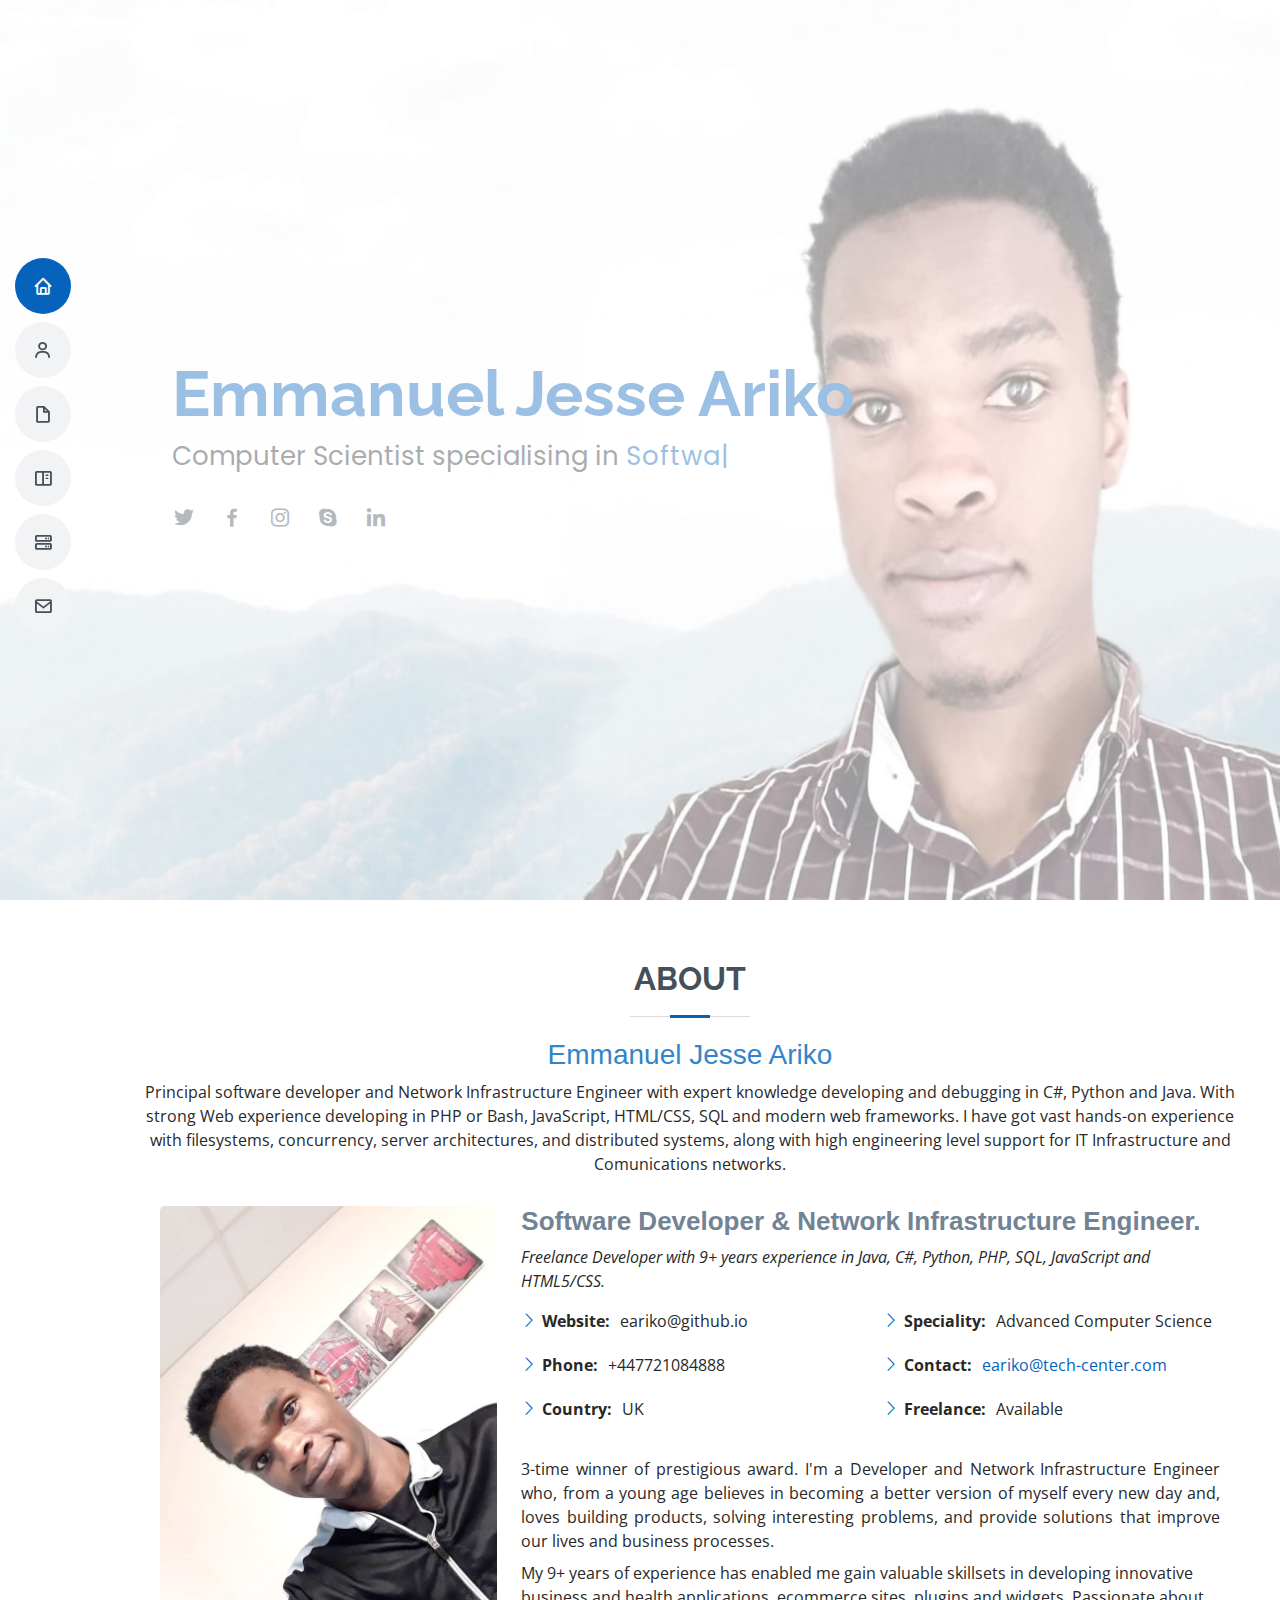
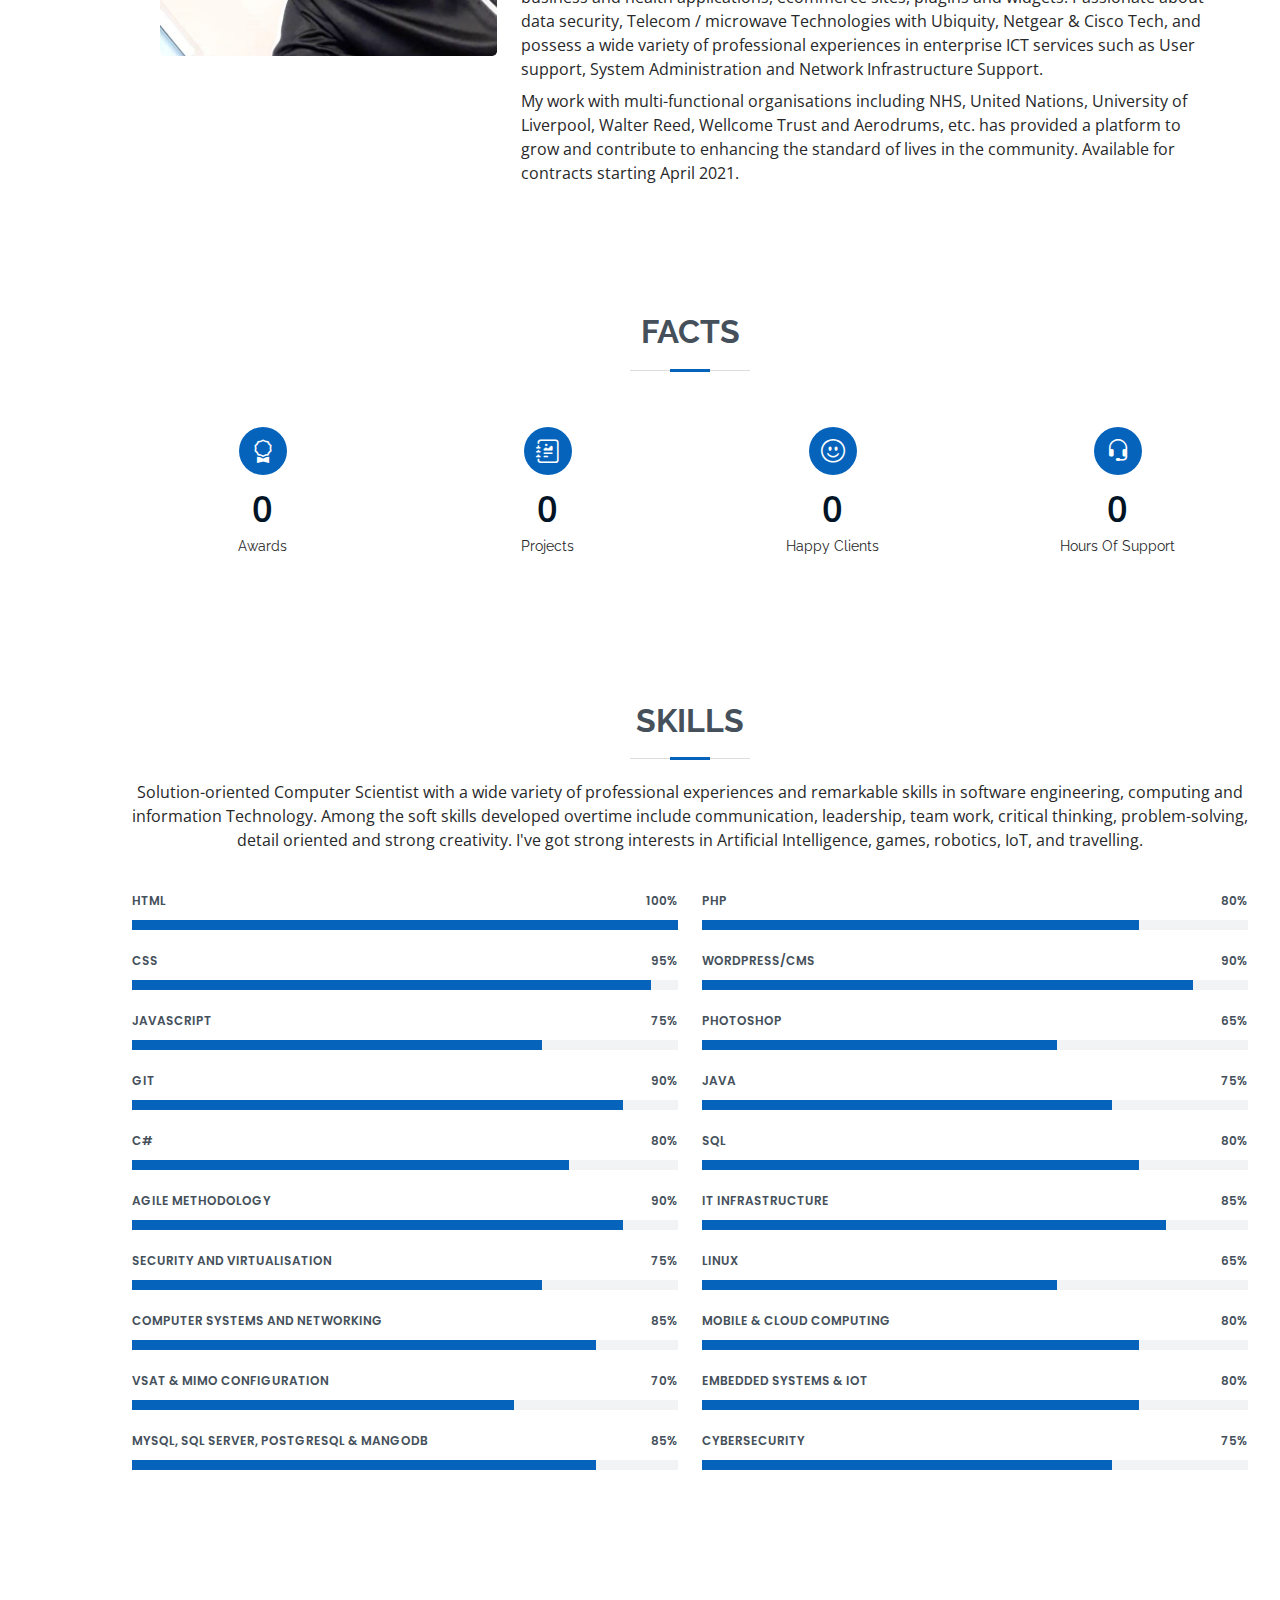
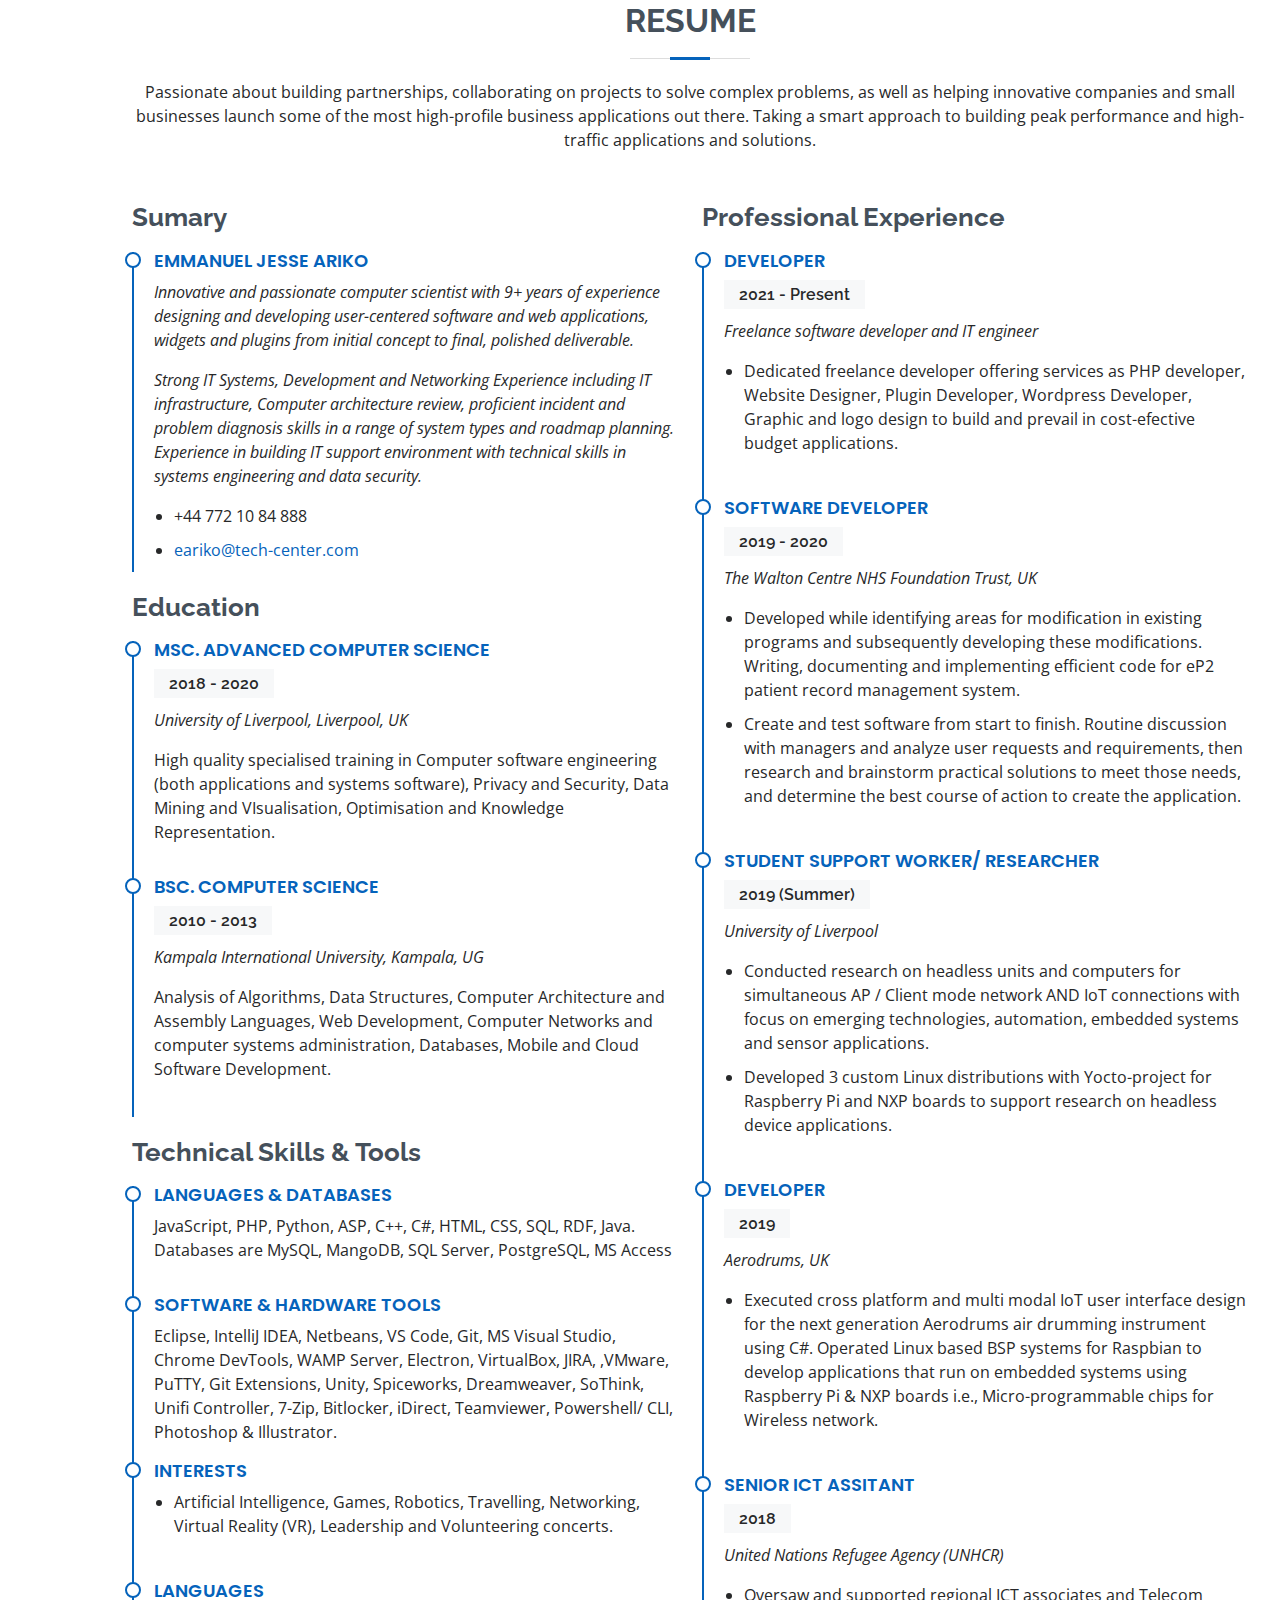
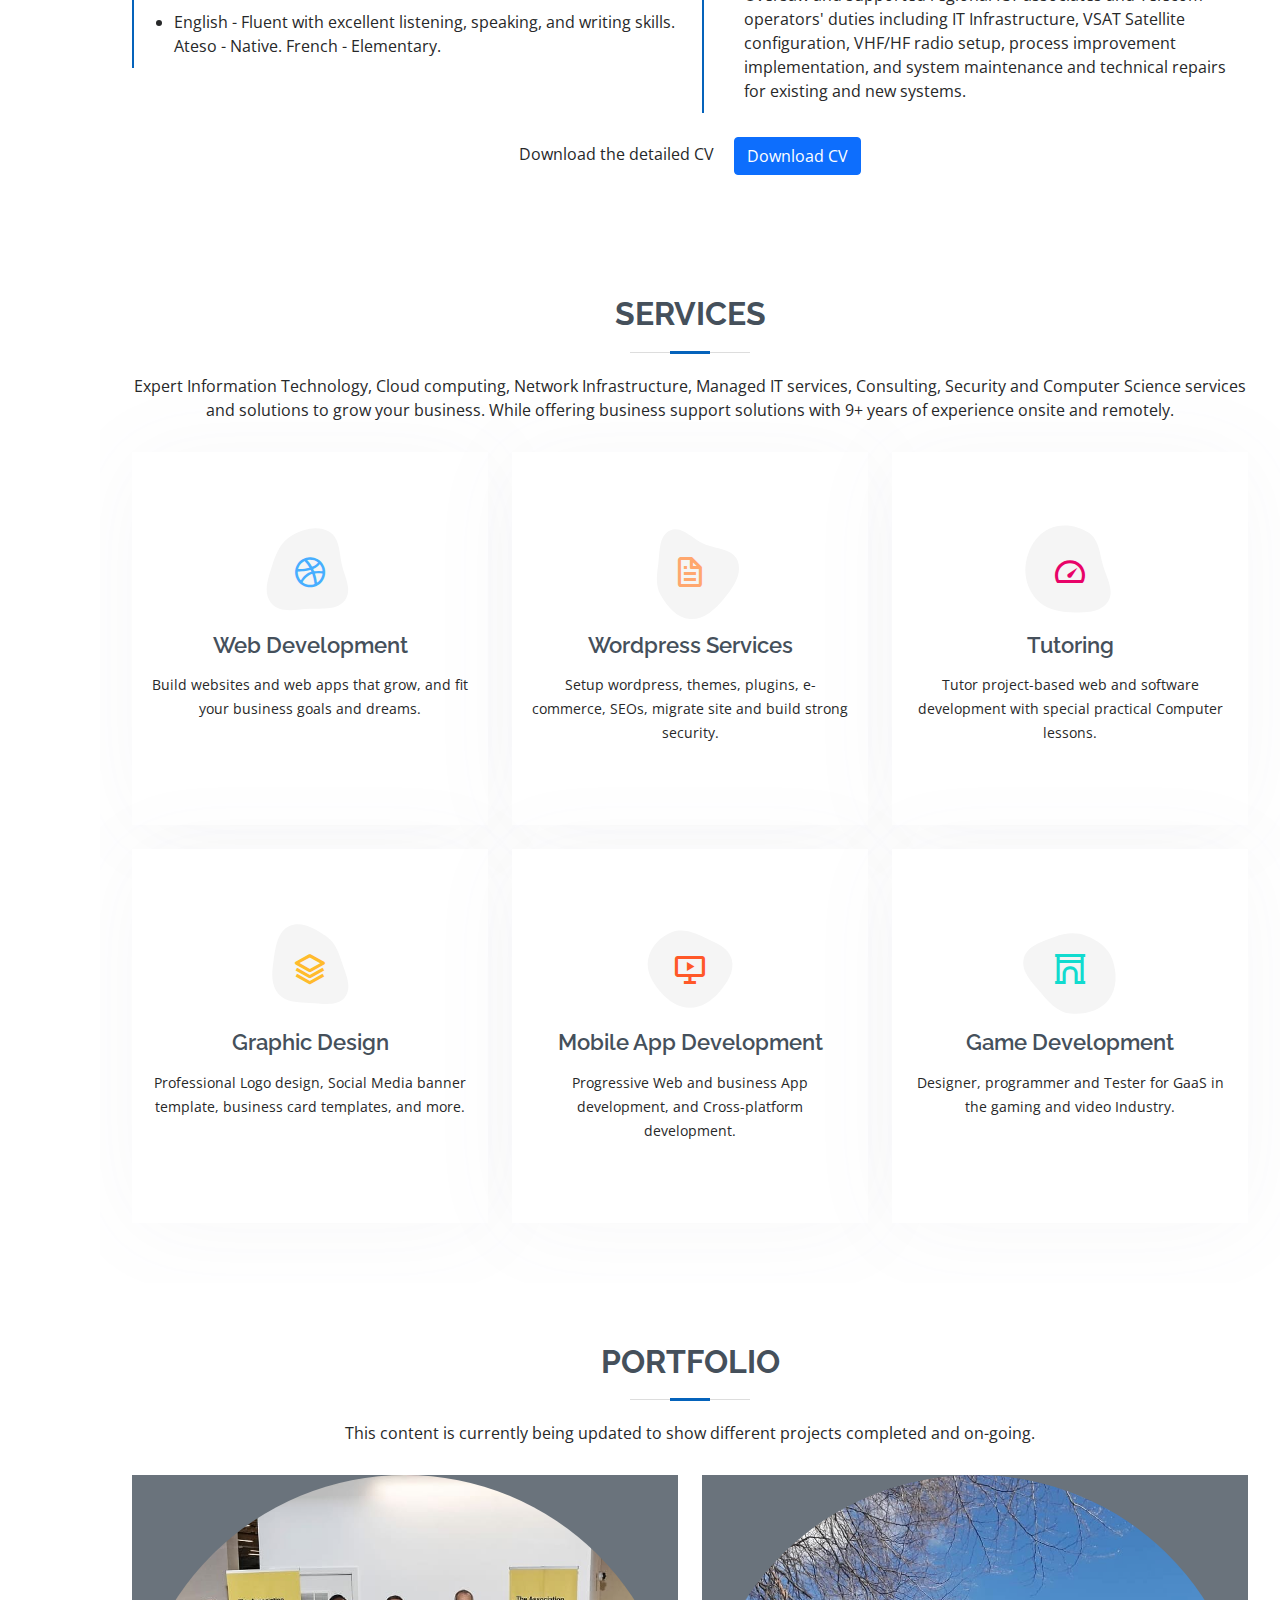
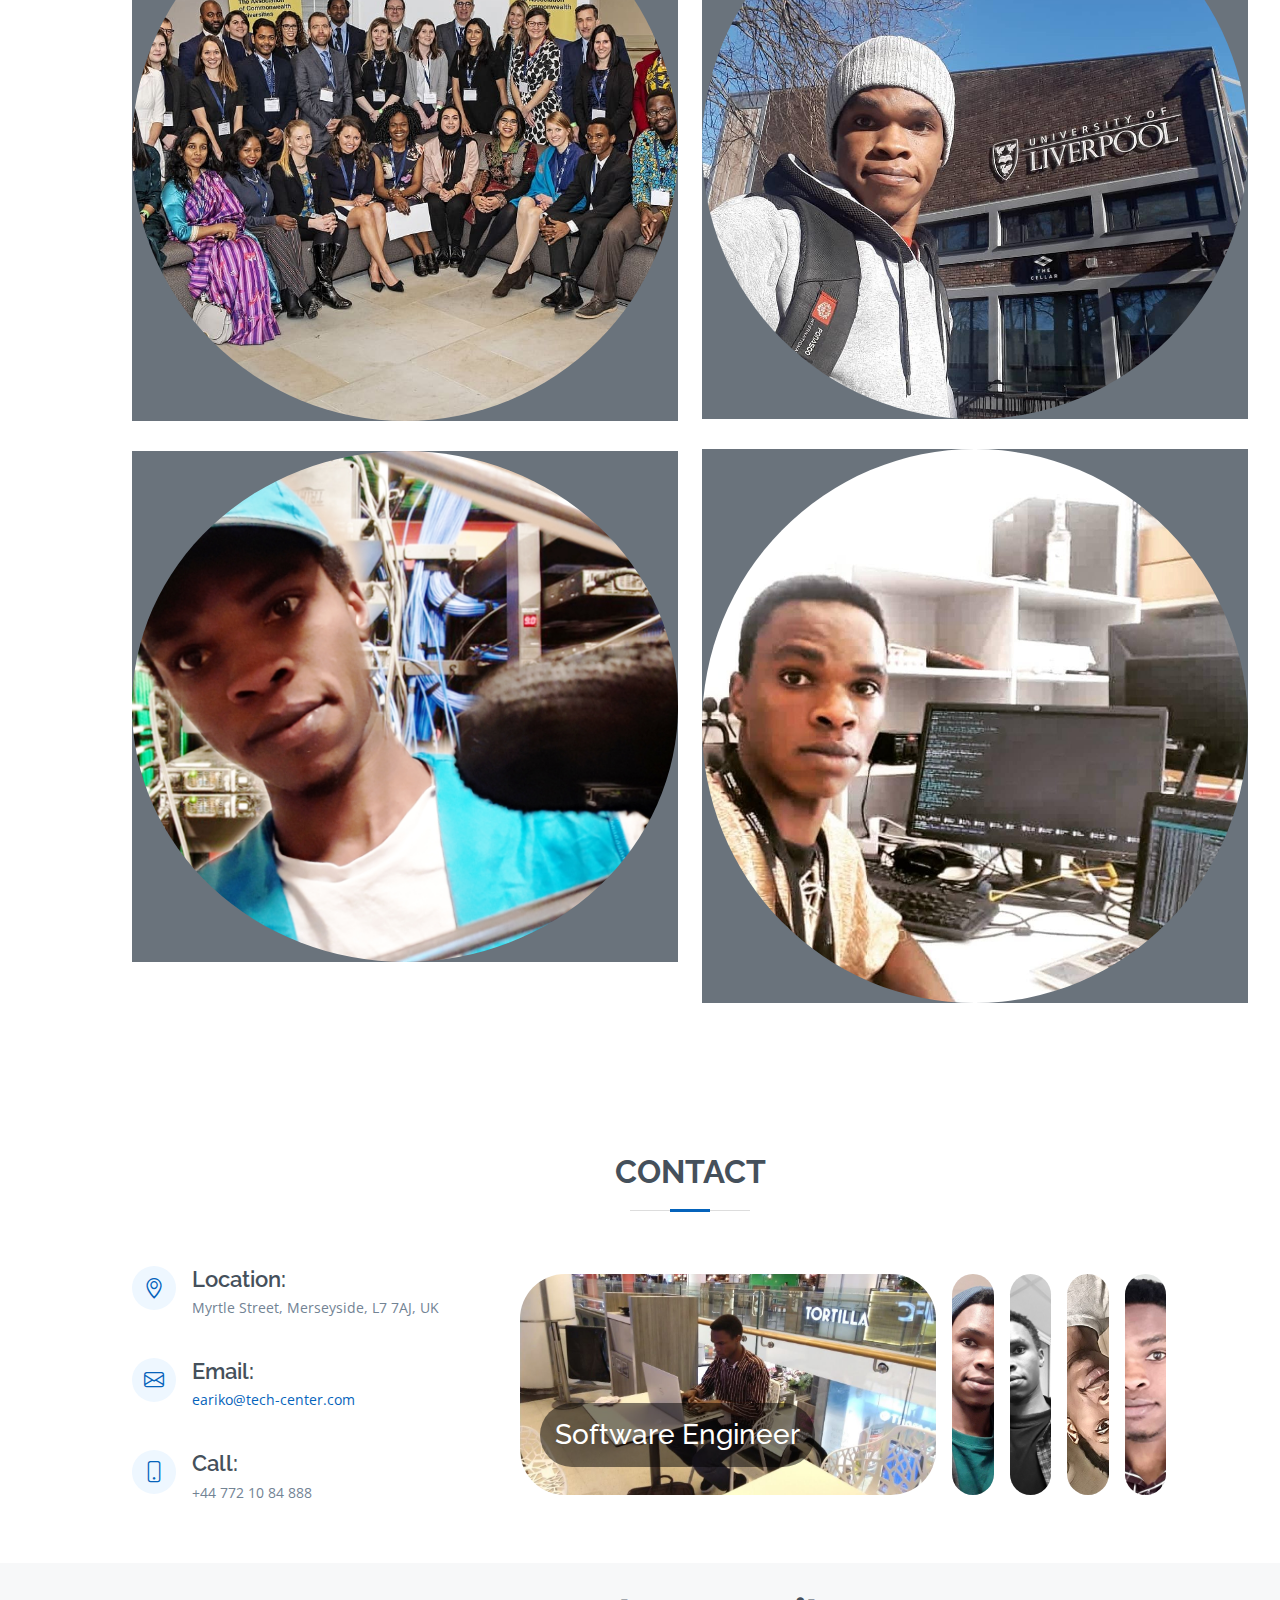
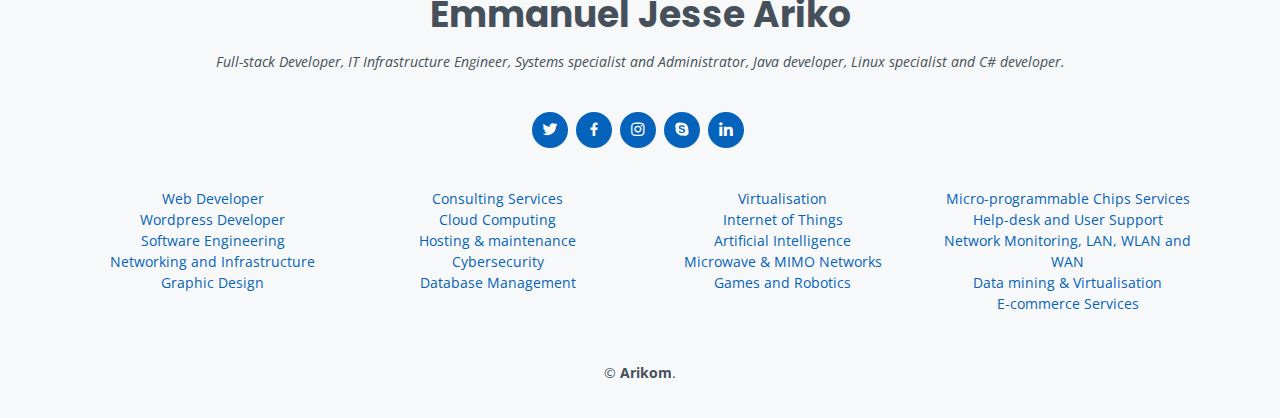
==== commit 0c252f55: "Update index.html" ====
--- a/index.html
+++ b/index.html
@@ -16,13 +16,13 @@
   <meta property="og:title" content="Emmanuel Jesse Ariko - Developer And IT Infrastructure Engineer" />
   <meta property="og:locale" content="en_US" />
   <meta property="og:type" content="website" />
-  <meta property="og:image" content="img/imgpost5.jpg"/>
+  <meta property="og:image" content="img/dev.jpg"/>
   <meta property="og:image:alt" content="Emmanuel J. Ariko" />
   <meta property="og:image:width" content="400" />
   <meta http-equiv="X-UA-Compatible" content="IE=edge" />
   <meta name="author" content="Emmanuel Jesse Ariko"/>
   <meta name="keywords" content="Freelance,Software,Developer,IT,Infrastructure,Engineer,Netowrking,VSAT,Peer Networks,Emmanuel,Jesse,Ariko, Liverpool,Computer,Science,Wordpress,Plugin,Website,Raspberry,Pi,Board Support Packages,Windows,Directory,Web,PHP,JavaScript,SQL,Java,C,UK,PowerBeam,Unifi,Miraki,Firewall,Security">
-  <meta name="description" content="Build professional Apps for you and for your business, Websites, E-commerce sites, Games, Online Marketing, SEO, IT Security, Wordpress, Plugins, Graphics Design, IT Infrastructure, IoT for headless devices and Netowrking with wired and wireless devices." />
+  <meta name="description" content="Solution-oriented Computer Scientist with a wide variety of professional experiences and remarkable skills in software engineering, computing and information Technology. Build professional Apps for you and for your business, Websites, E-commerce sites, Games, Online Marketing, SEO, IT Security, Wordpress, Plugins, Graphics Design, IT Infrastructure, IoT for headless devices and Netowrking with wired and wireless devices." />
   <meta property="og:description" content="Solution-oriented Computer Scientist with a wide variety of professional experiences and remarkable skills in software engineering, computing and information Technology. Build professional Apps for you and your business, Websites, E-commerce sites, Games, Online Marketing, SEO, IT Security, Wordpress, Plugins, Graphics Design, IT Infrastructure, IoT for headless devices and Netowrking with wired and wireless devices." />
   <meta property="og:url" content="https://eariko.github.io/" />
   <meta property="og:site_name" content="Emmanuel Jesse Ariko" />
--- a/css/style.css
+++ b/css/style.css
@@ -288,11 +288,11 @@
   font-size: 64px;
   font-weight: 700;
   line-height: 56px;
-  color: #45505b;
+  color: #0563bb;
 }
 
 #hero p {
-  color: #45505b;
+  color: #2b3136;
   margin: 15px 0 0 0;
   font-size: 26px;
   font-family: "Poppins", sans-serif;
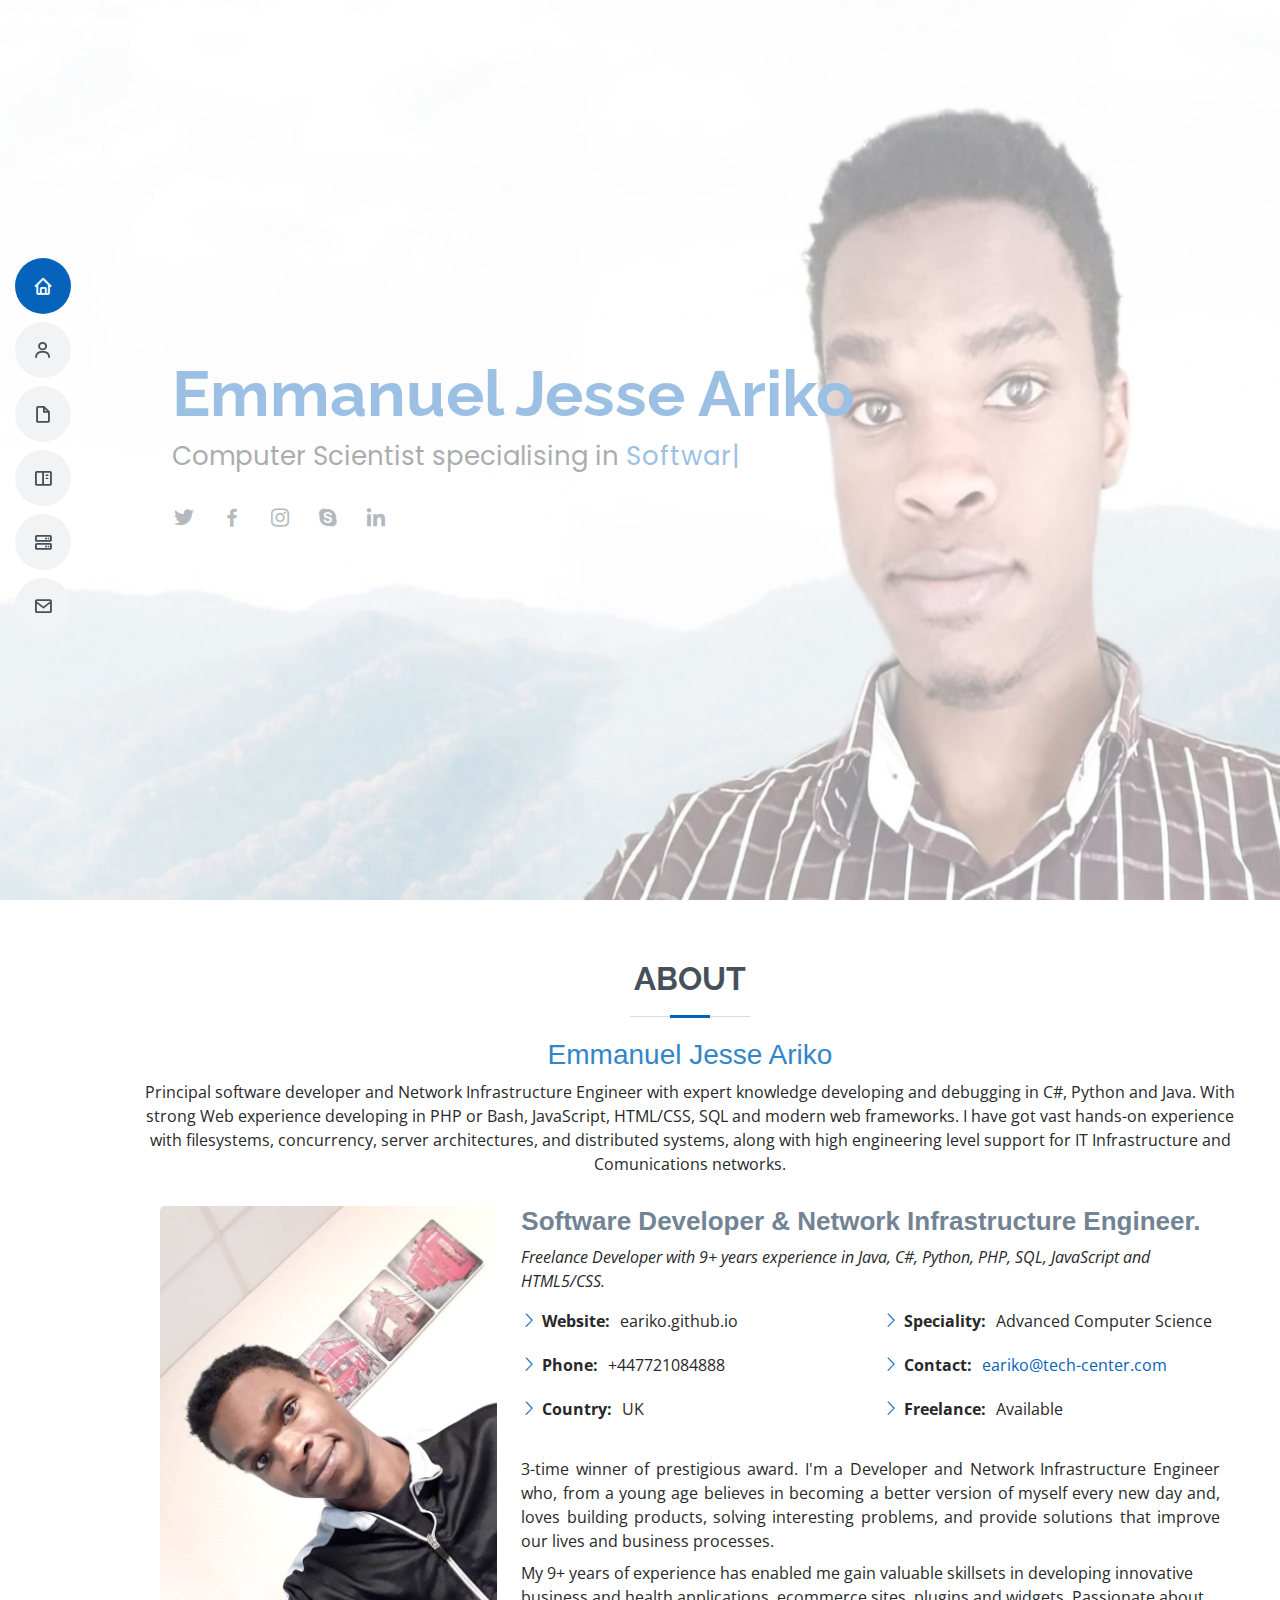
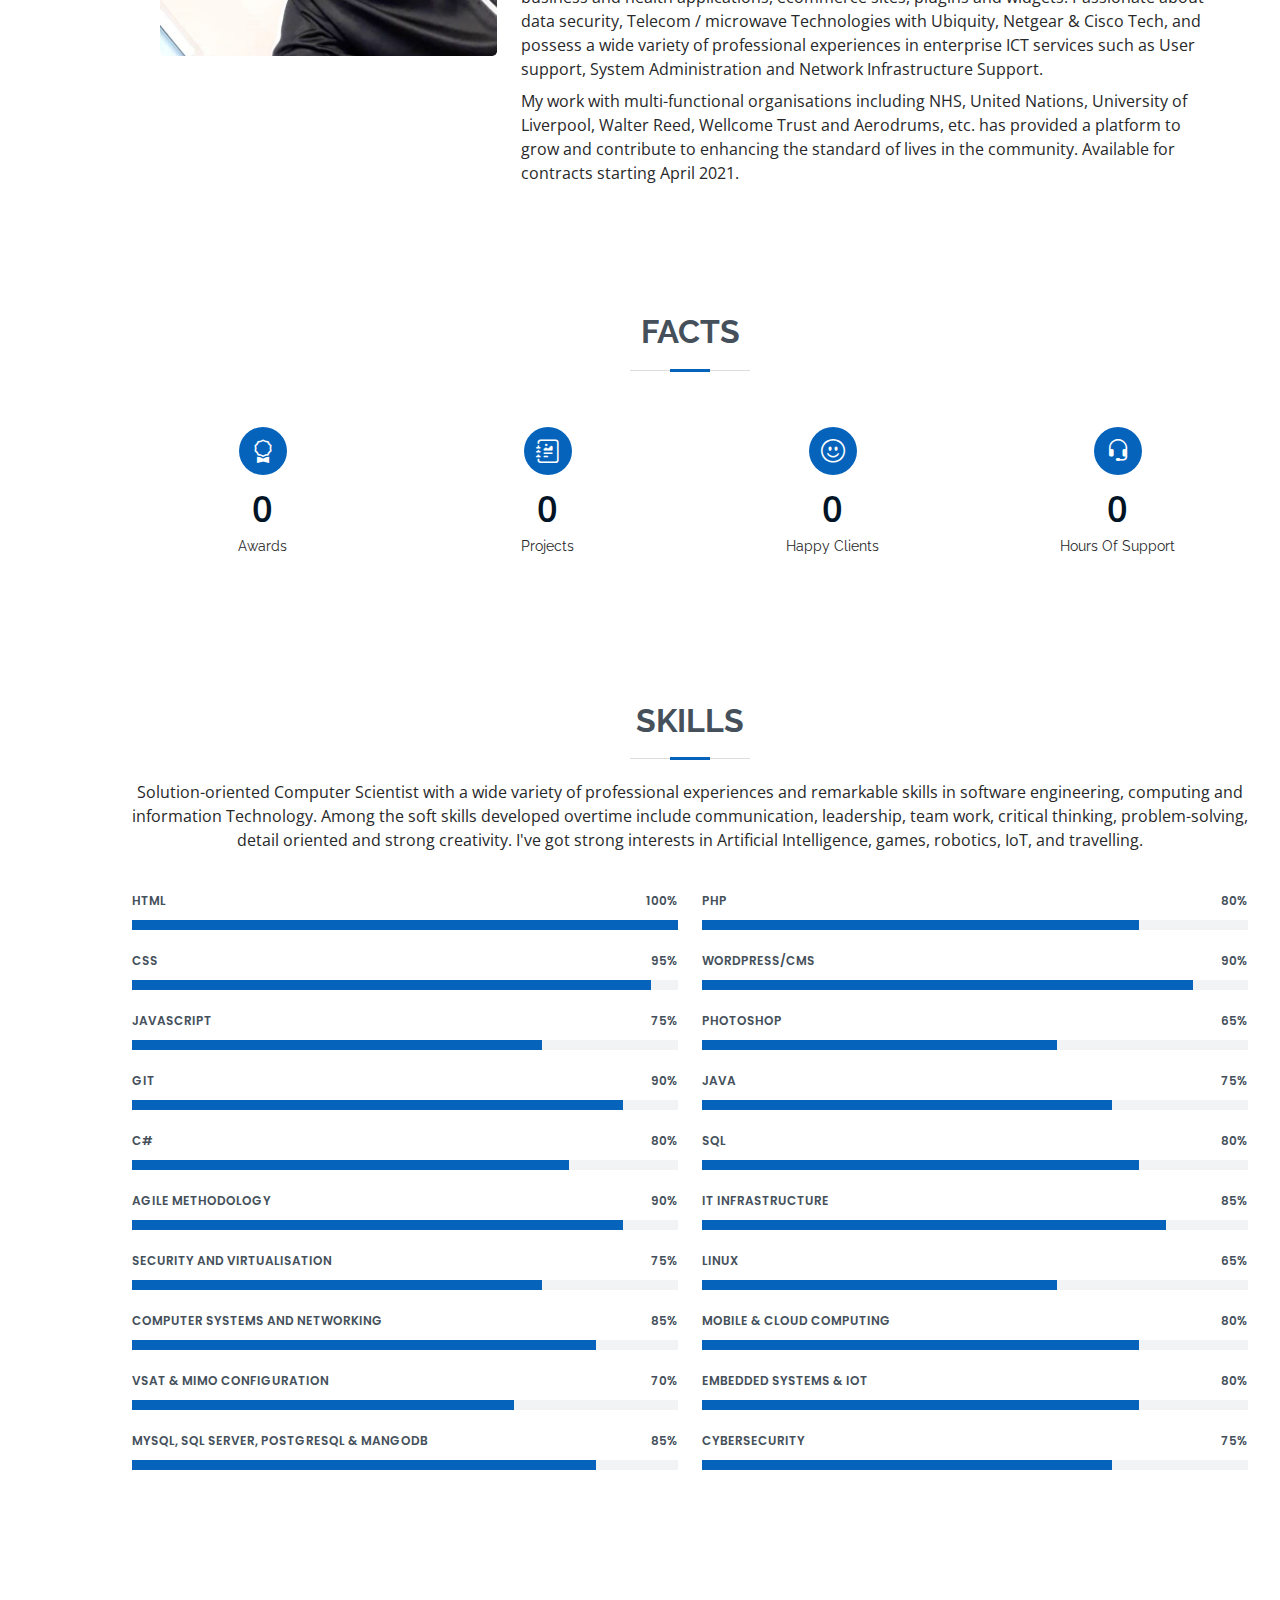
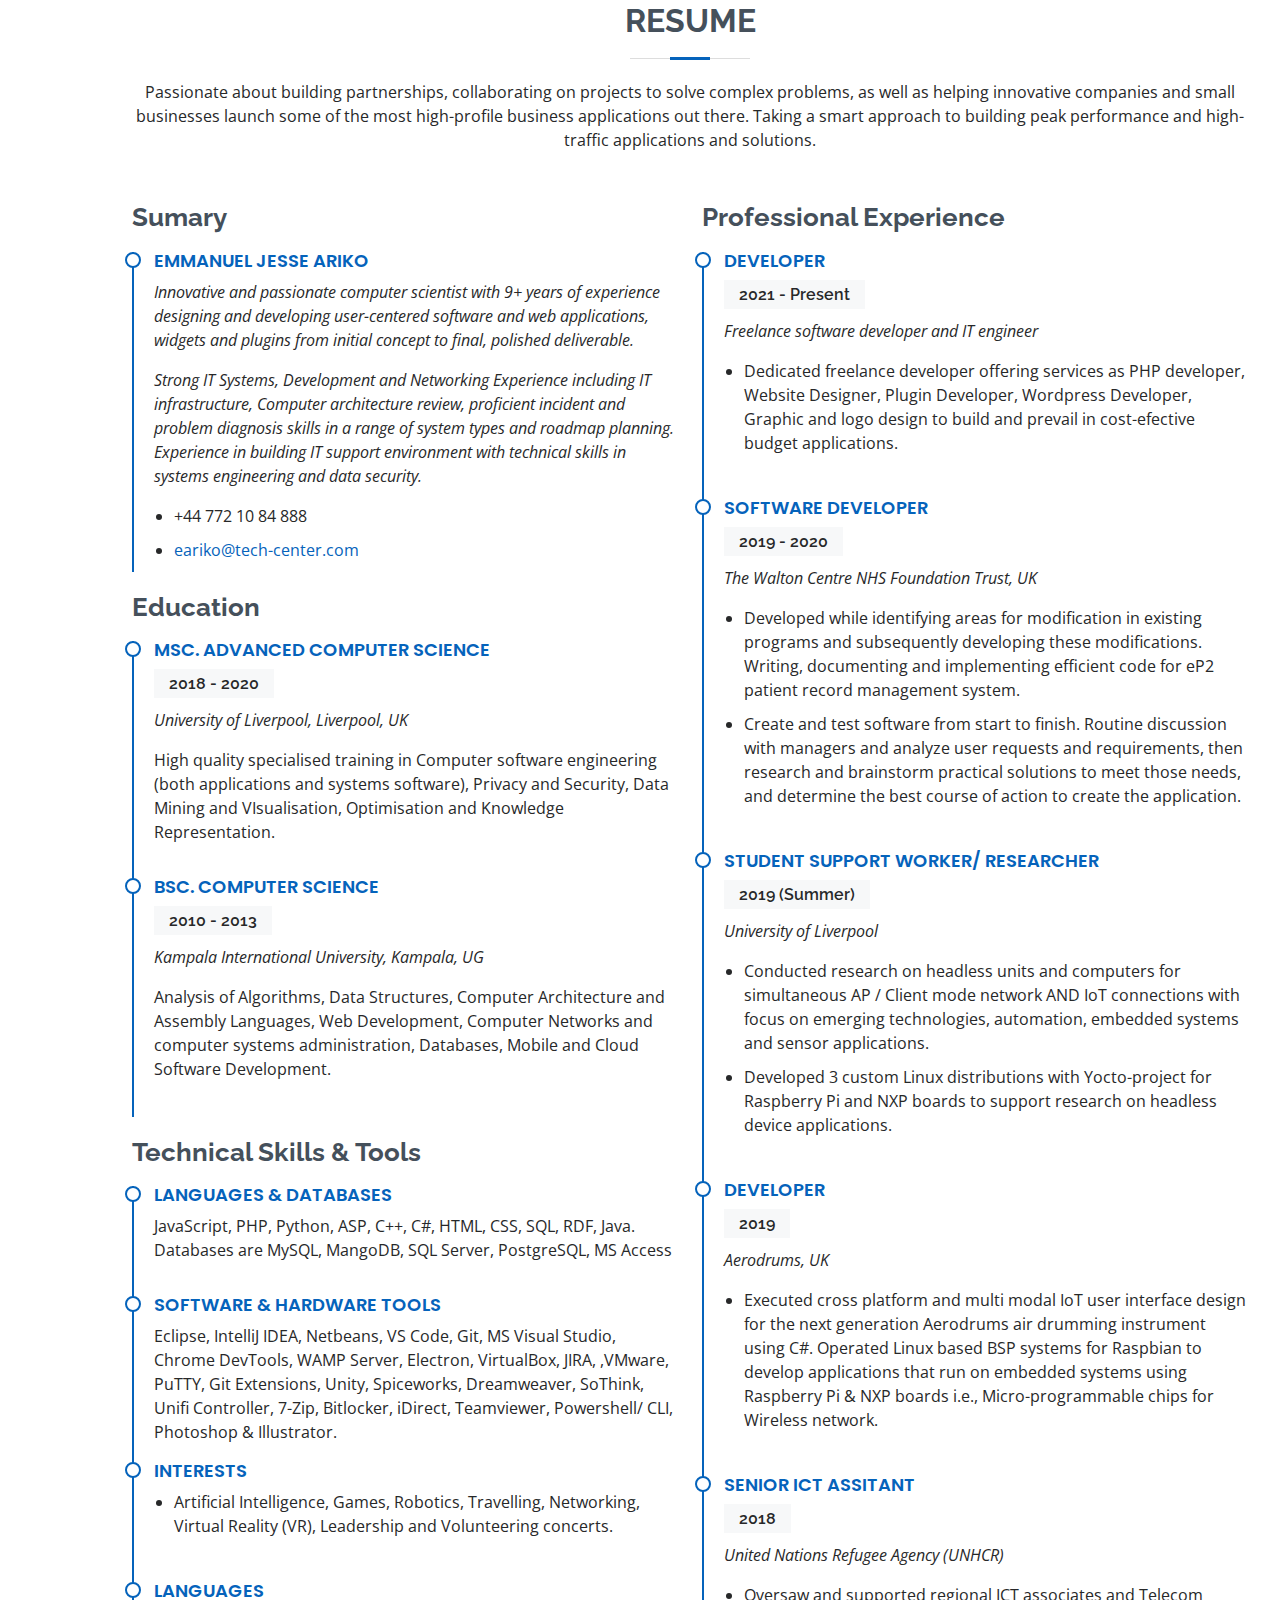
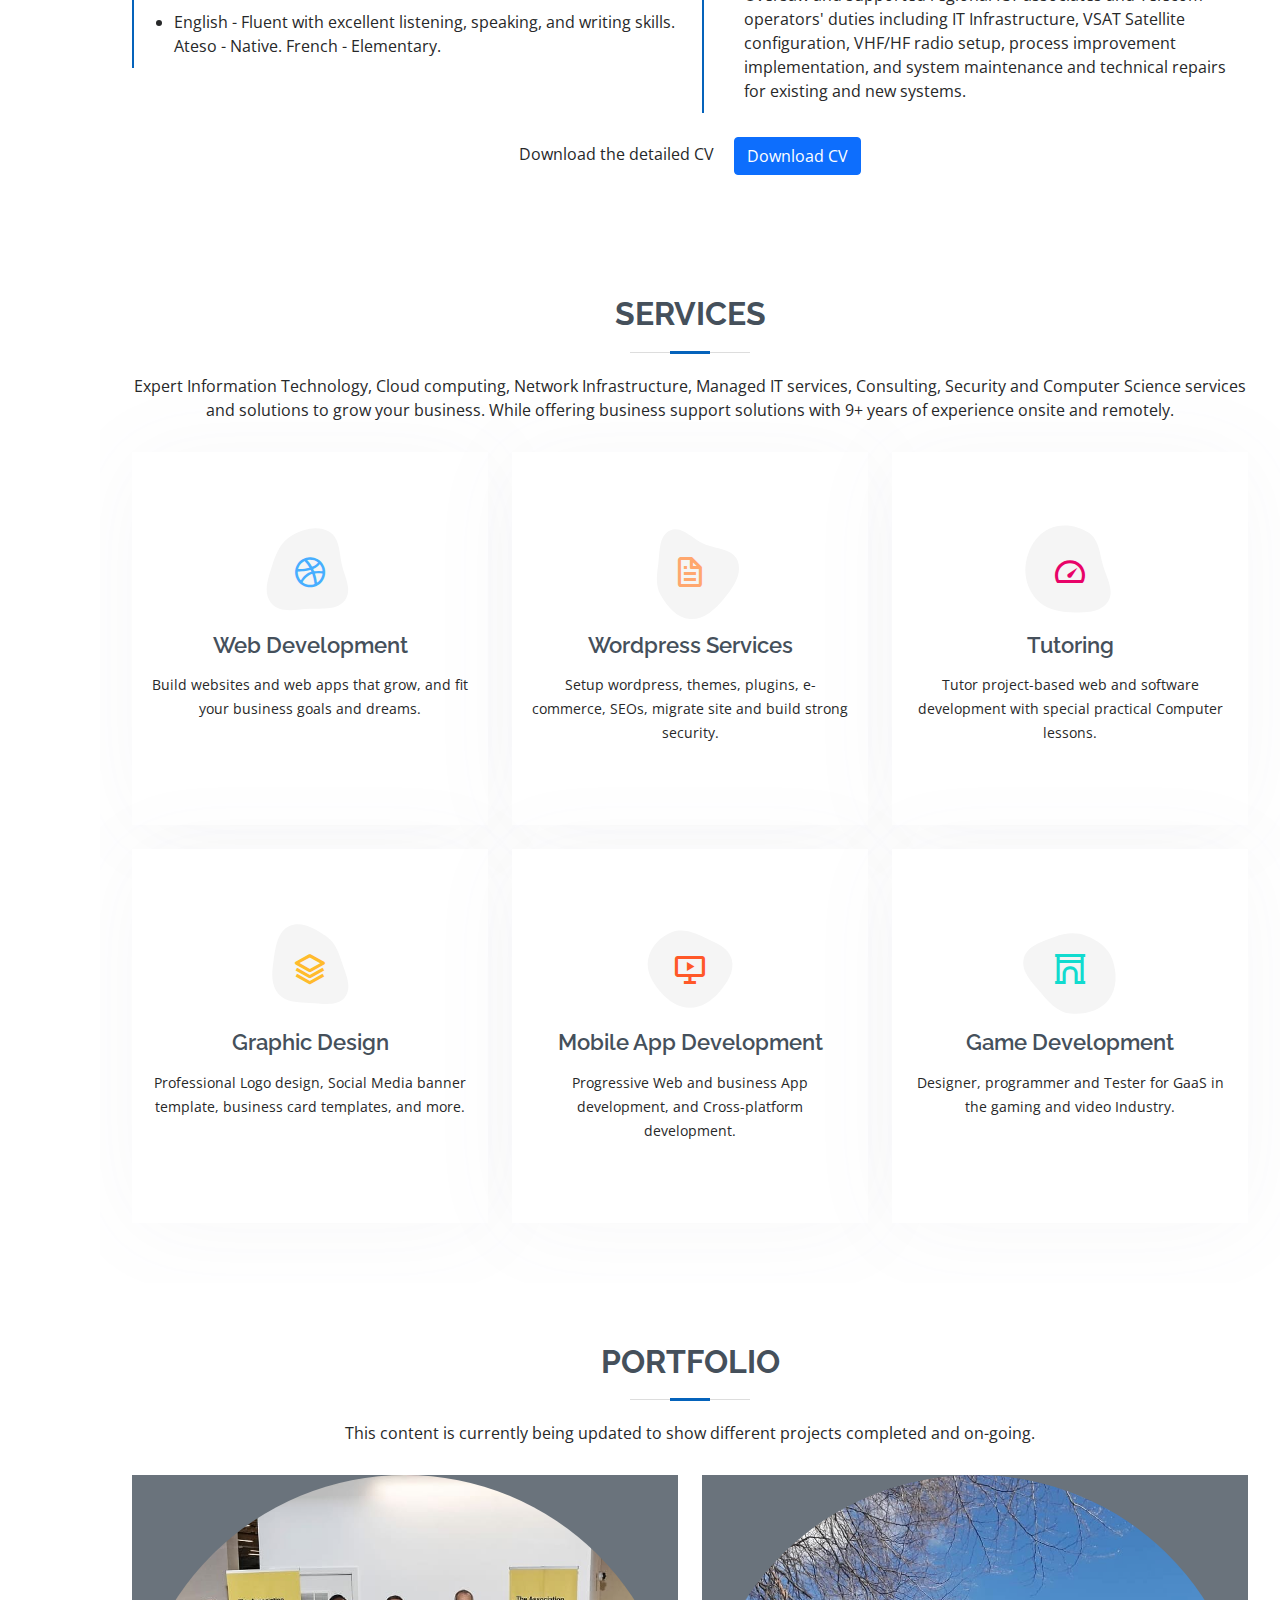
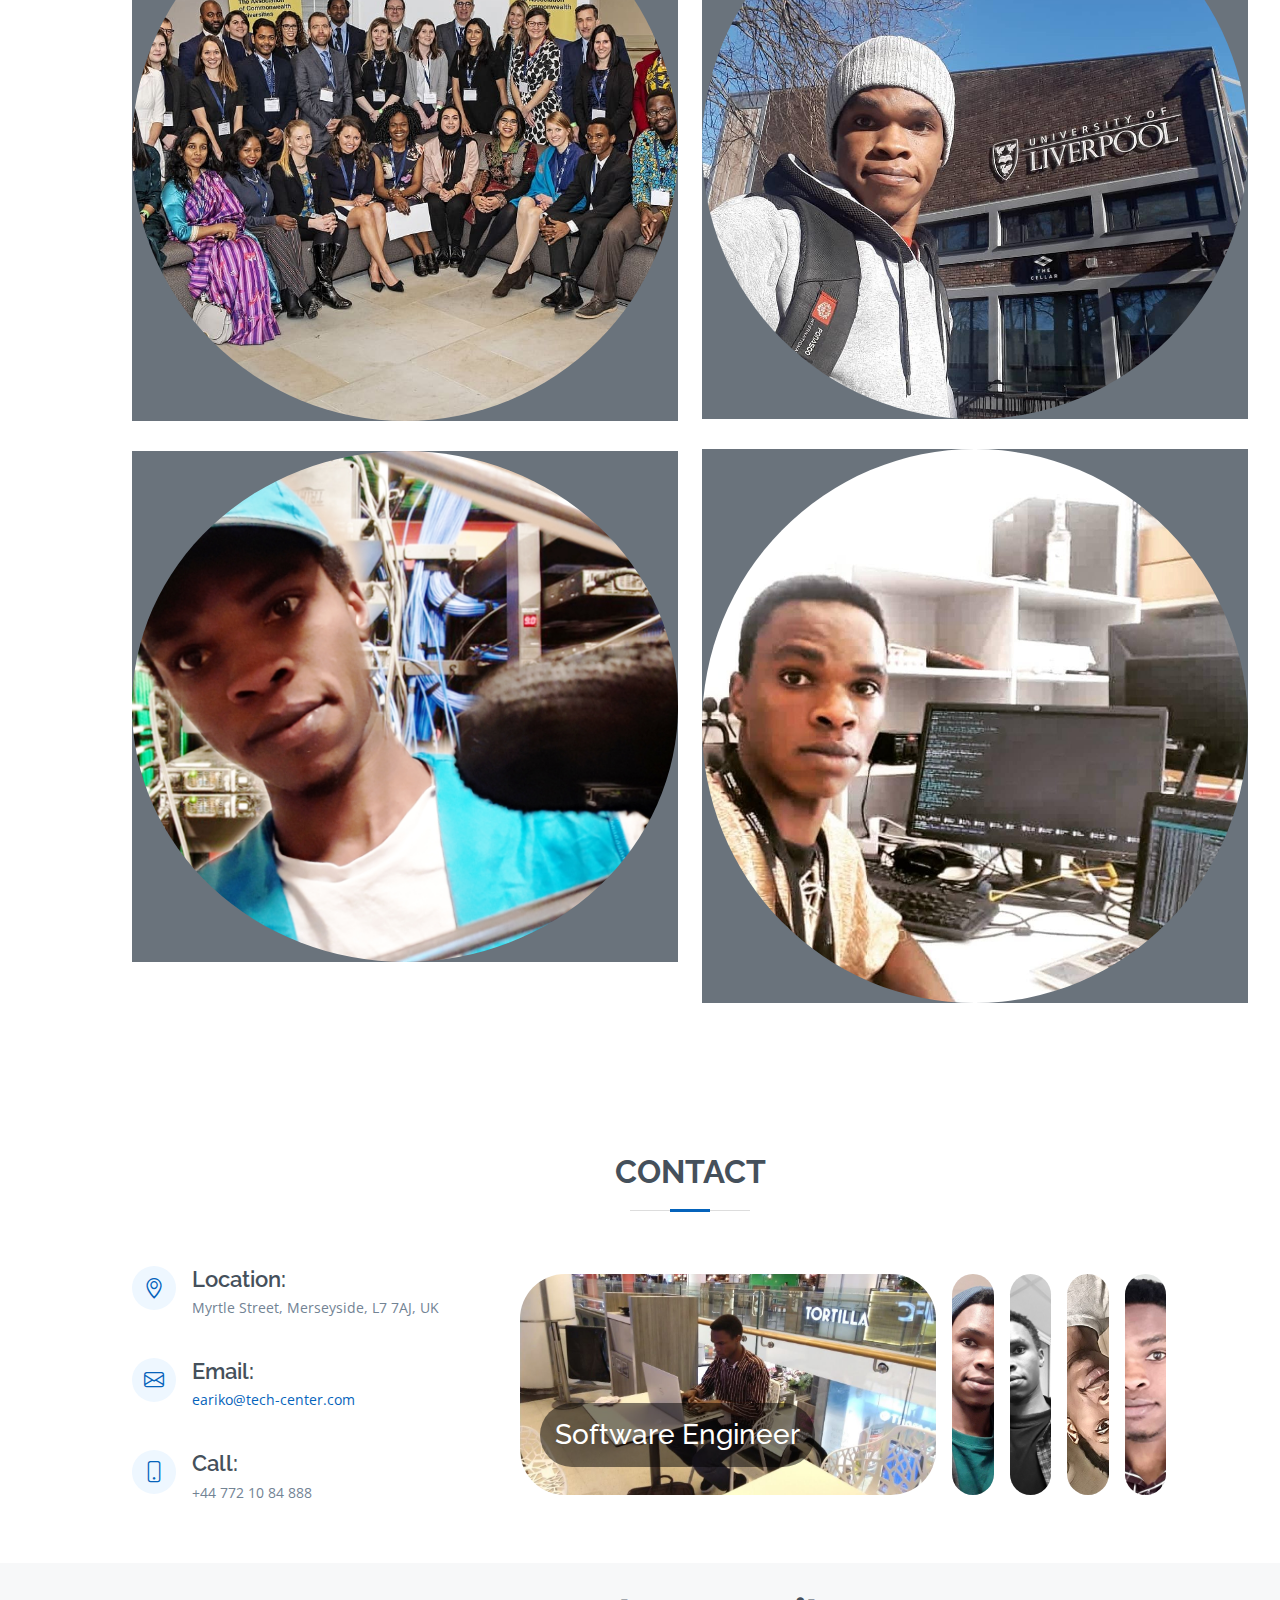
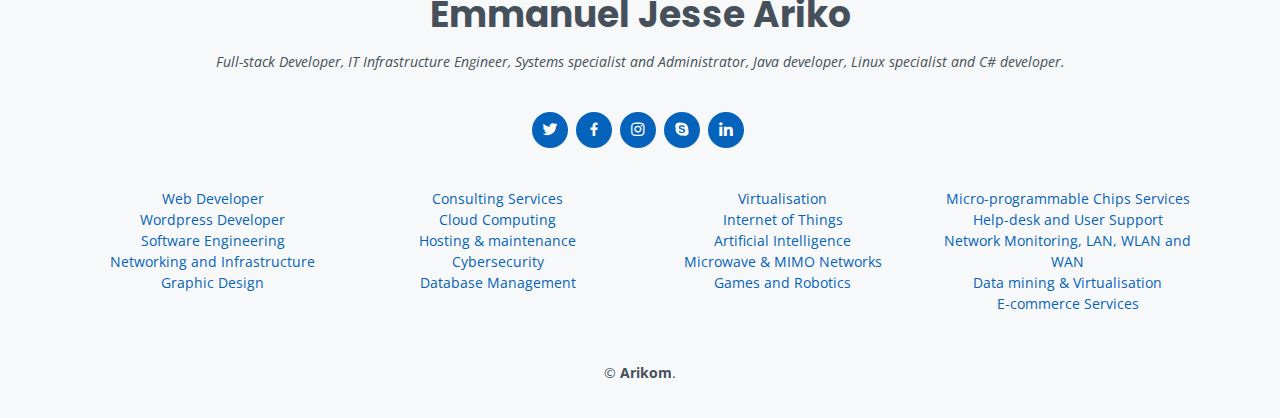
==== commit 9efc251b: "Update index.html" ====
--- a/index.html
+++ b/index.html
@@ -101,7 +101,7 @@
             <div class="row">
               <div class="col-lg-6">
                 <ul>
-                  <li><i class="bi bi-chevron-right"></i> <strong>Website:</strong> <span>eariko@github.io</span></li>
+                  <li><i class="bi bi-chevron-right"></i> <strong>Website:</strong> <span>eariko.github.io</span></li>
                     <li><i class="bi bi-chevron-right"></i> <strong>Phone:</strong> <span>+447721084888</span></li>
                     <li><i class="bi bi-chevron-right"></i> <strong>Country:</strong> <span>UK</span></li>
                 </ul>
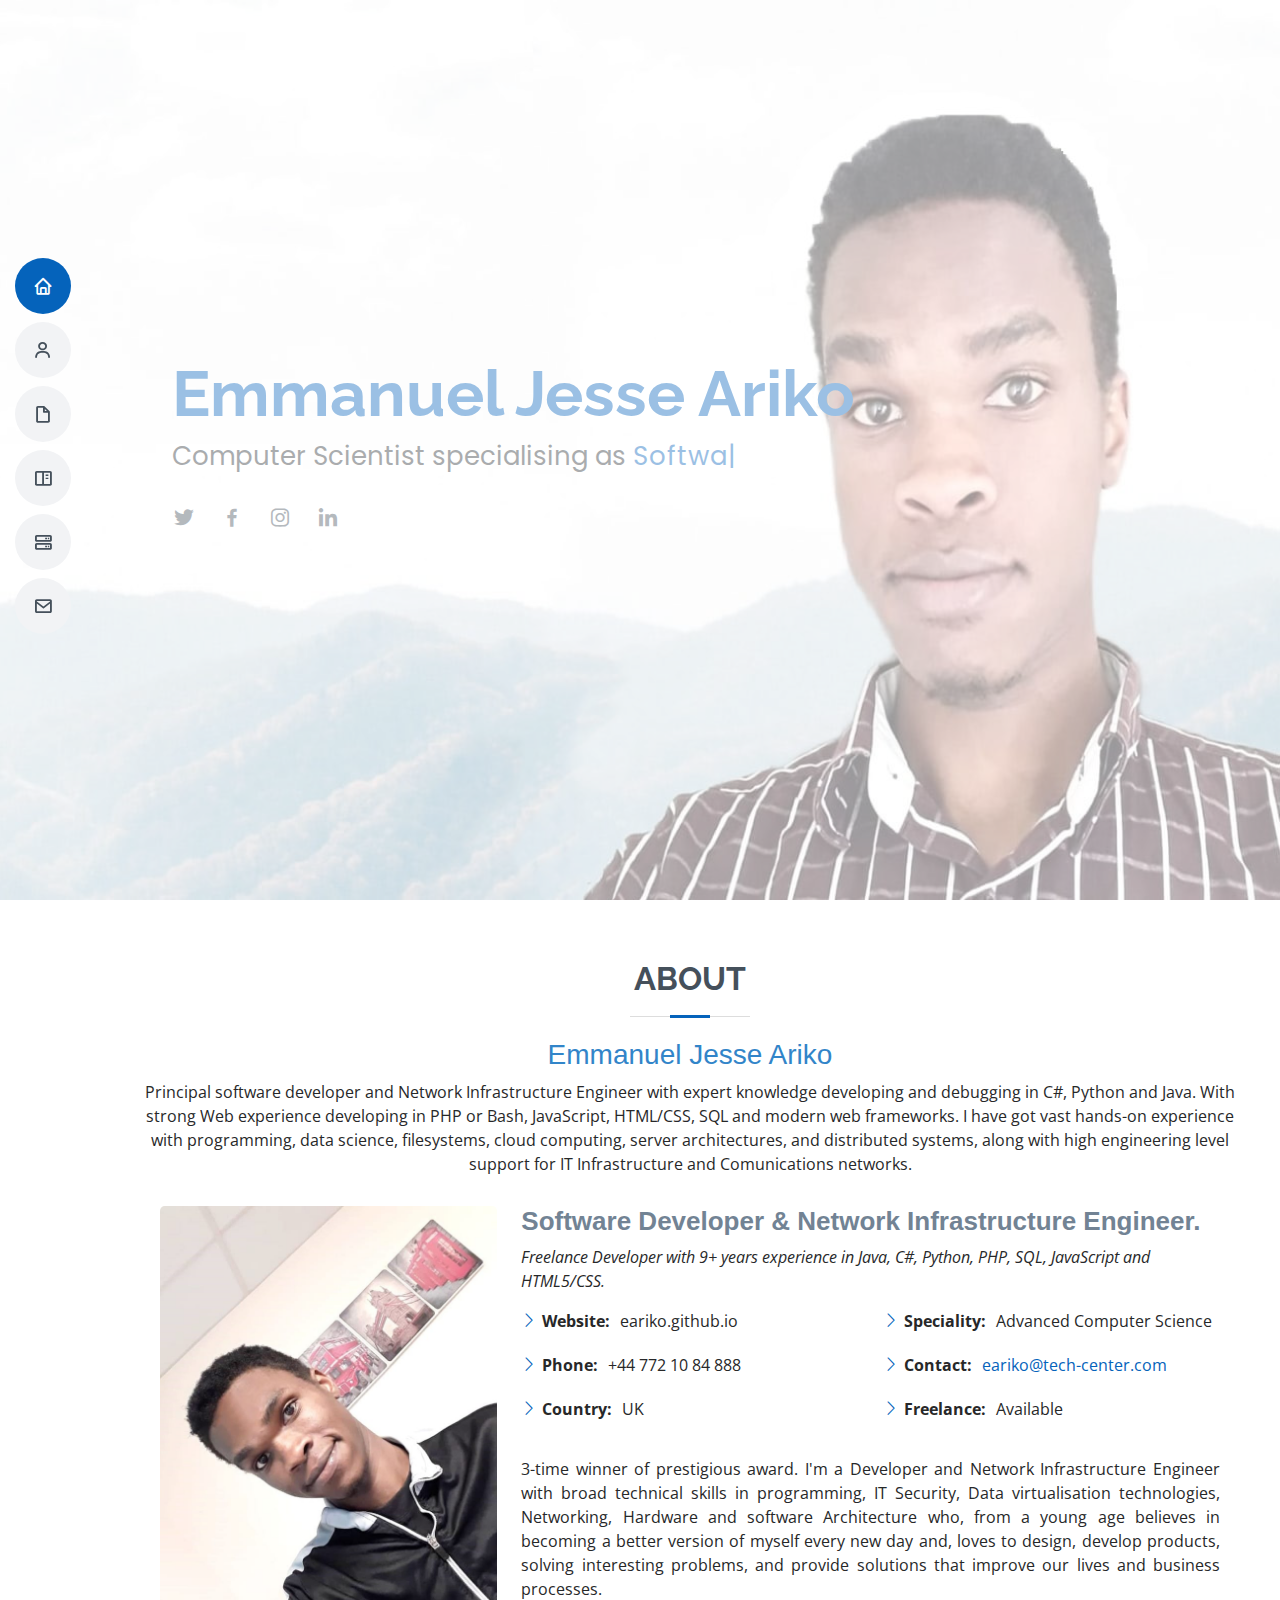
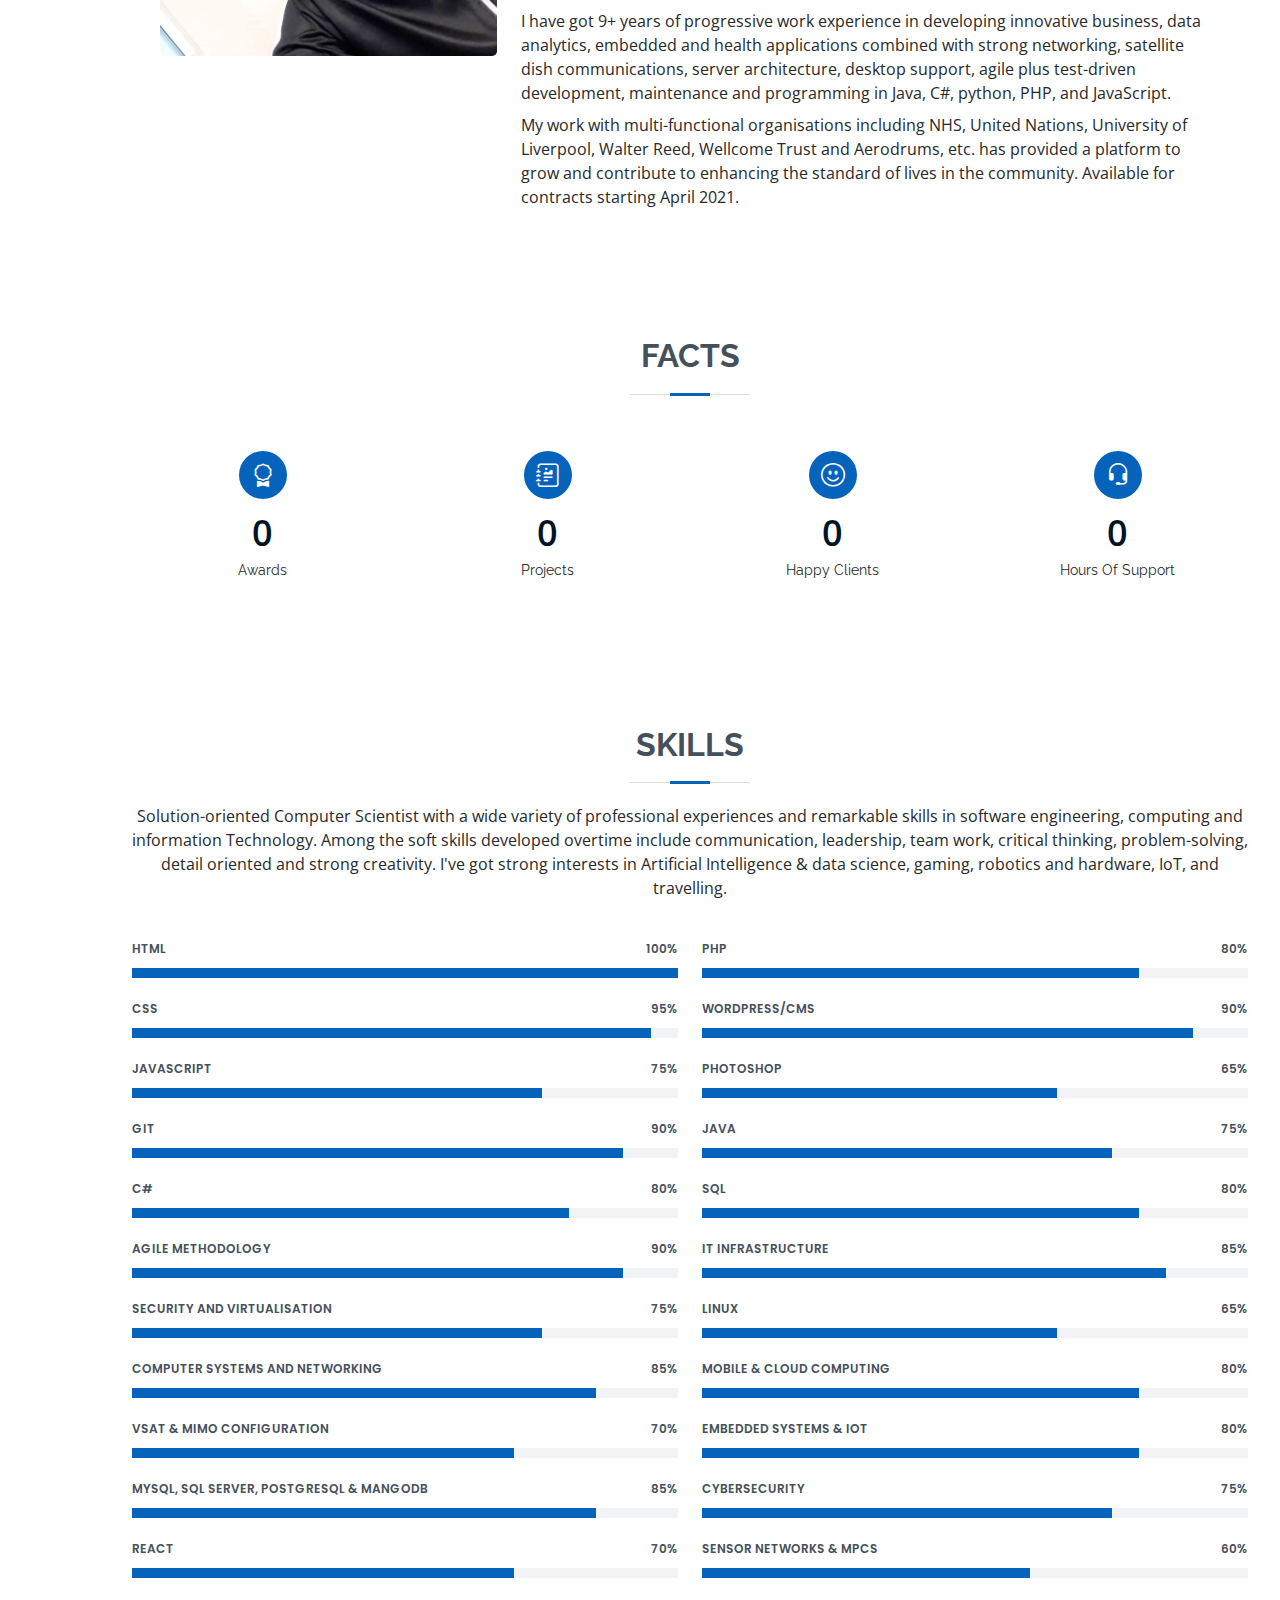
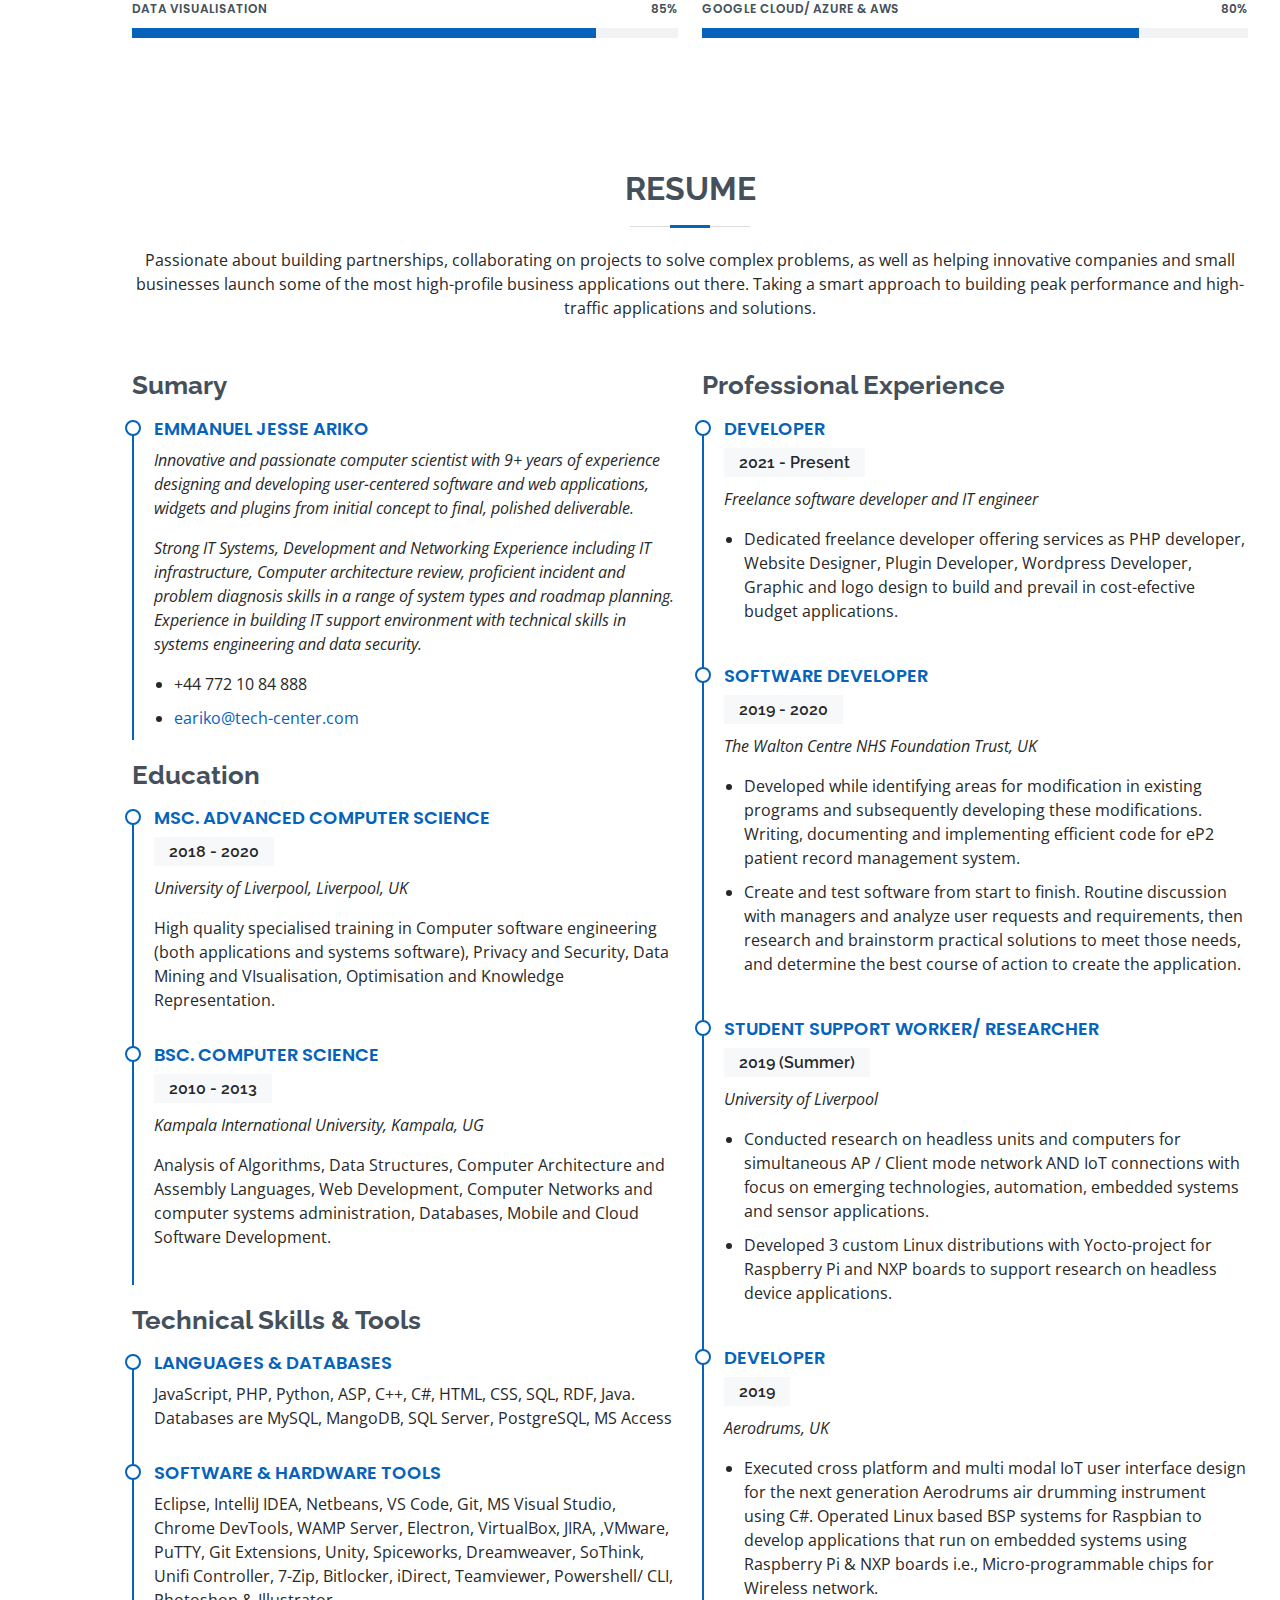
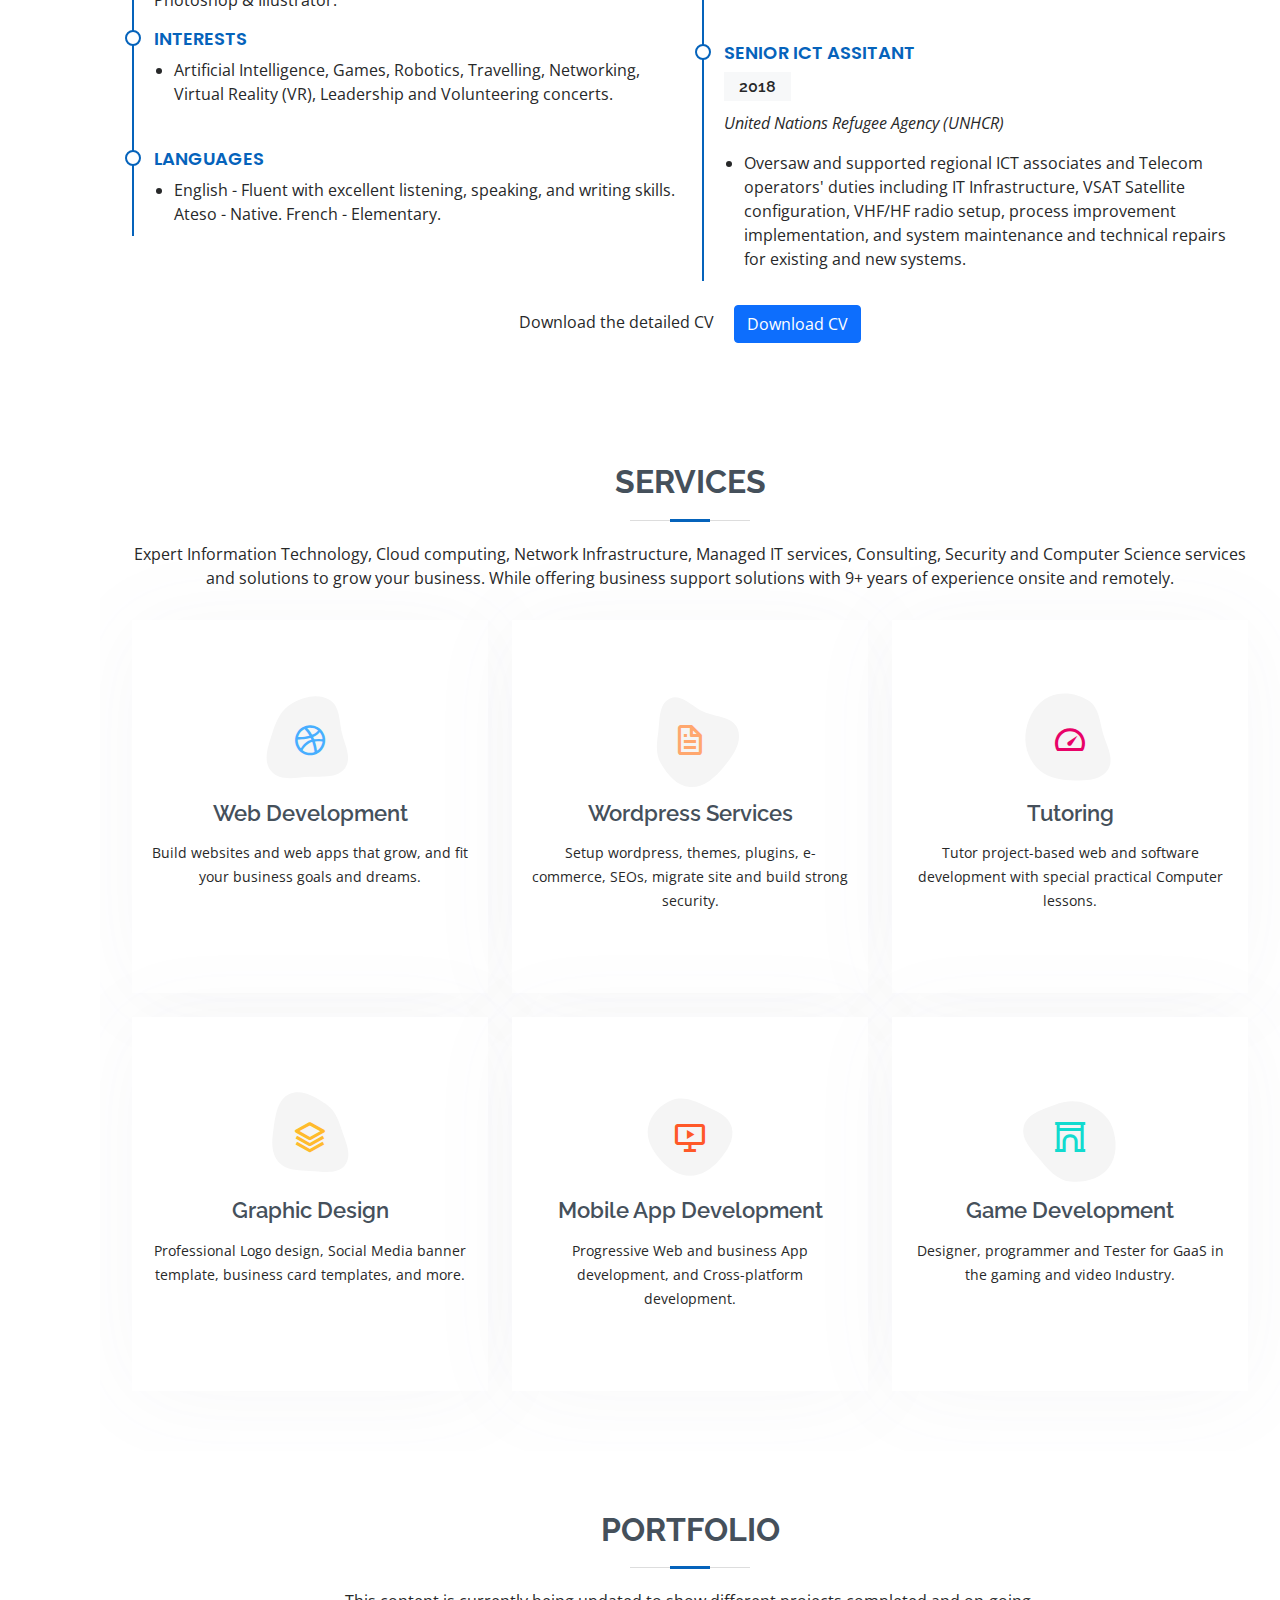
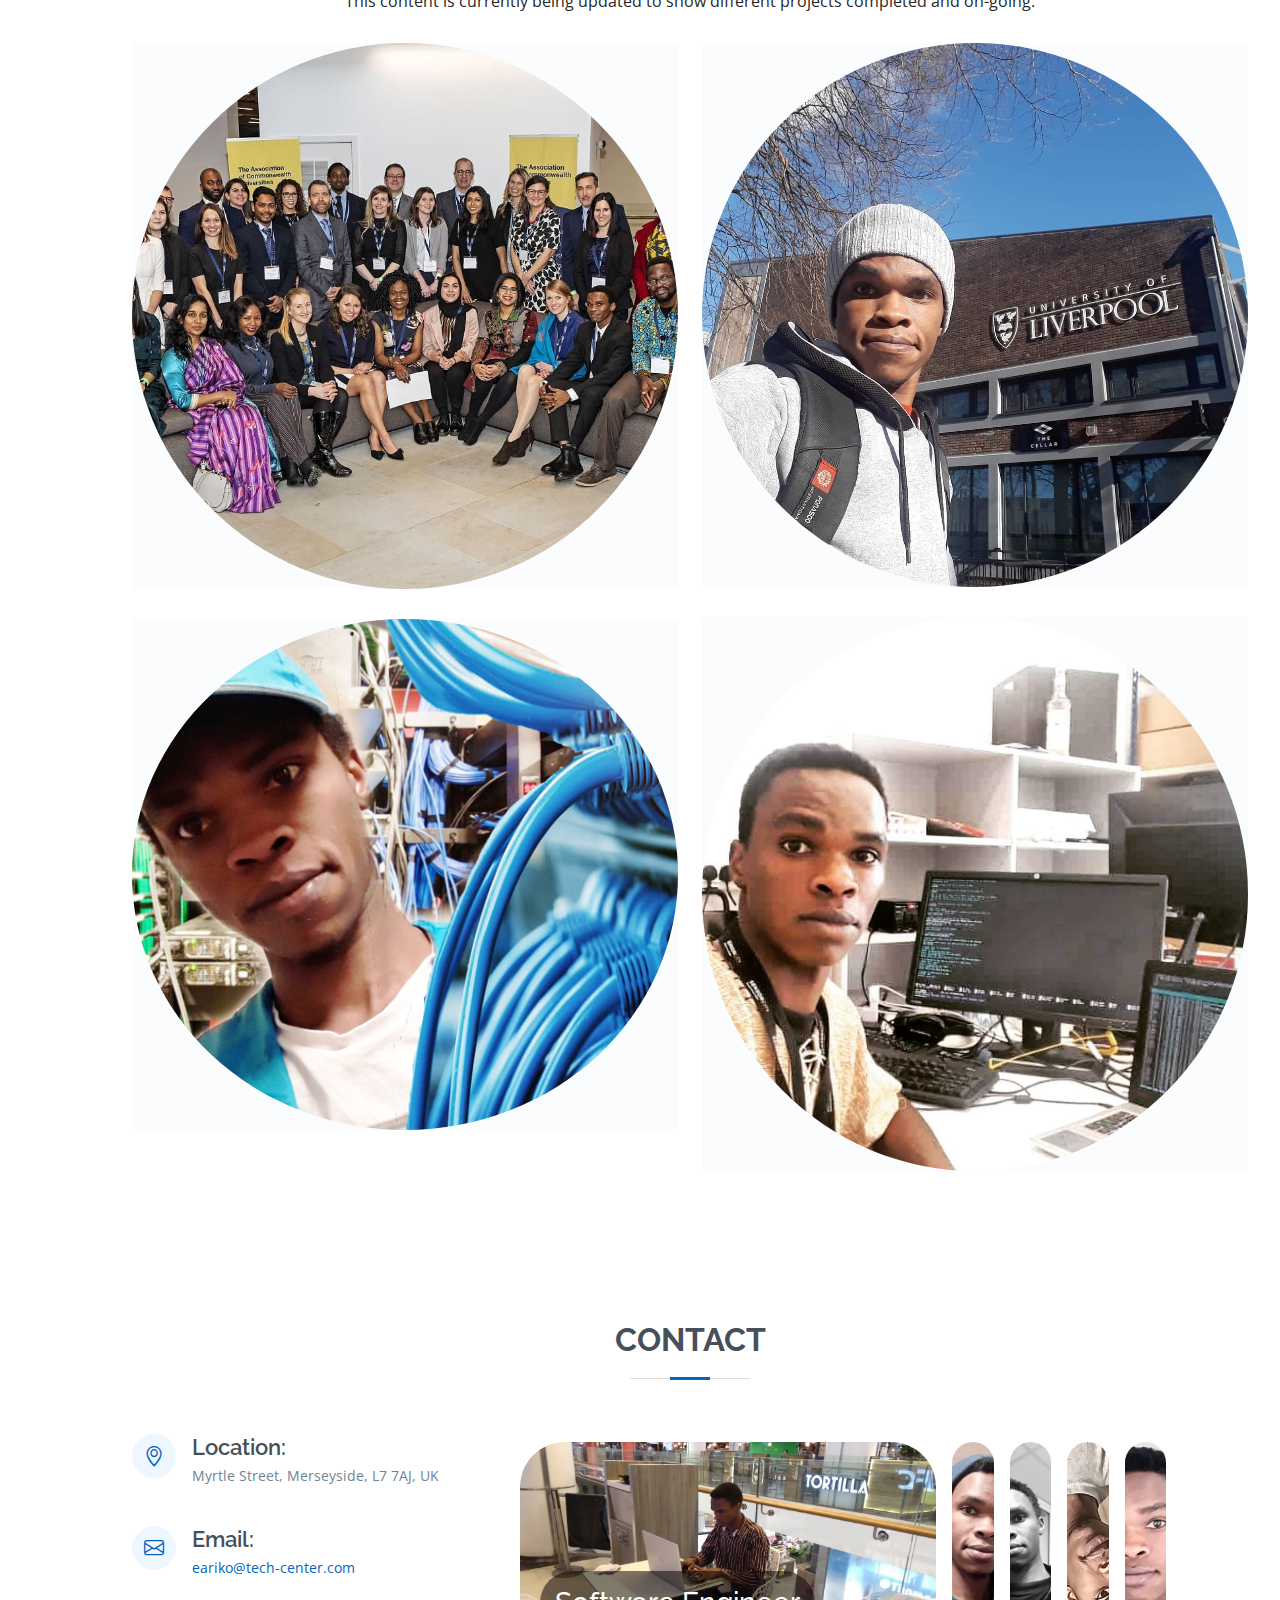
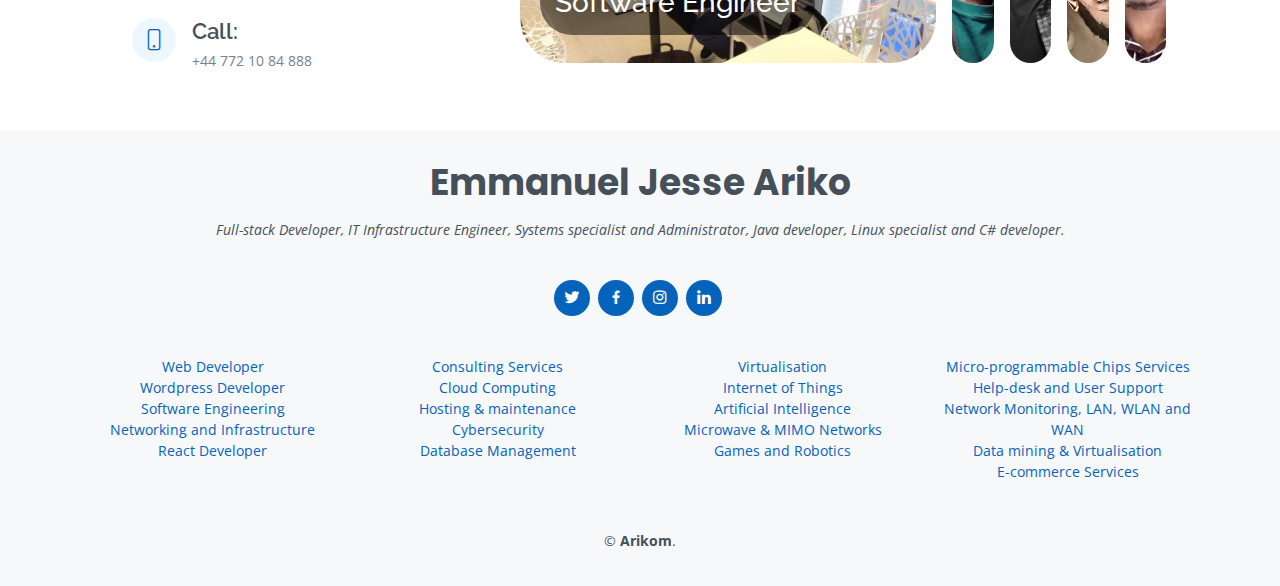
==== commit f0c80edb: "Updated" ====
--- a/index.html
+++ b/index.html
@@ -26,6 +26,8 @@
   <meta property="og:description" content="Solution-oriented Computer Scientist with a wide variety of professional experiences and remarkable skills in software engineering, computing and information Technology. Build professional Apps for you and your business, Websites, E-commerce sites, Games, Online Marketing, SEO, IT Security, Wordpress, Plugins, Graphics Design, IT Infrastructure, IoT for headless devices and Netowrking with wired and wireless devices." />
   <meta property="og:url" content="https://eariko.github.io/" />
   <meta property="og:site_name" content="Emmanuel Jesse Ariko" />
+  <meta property="og:locale" content="en_US" />
+  <meta property="fb:app_id" content="" />
   <meta name="twitter:card" content="summary" />
   <meta property="twitter:title" content="Emmanuel Jesse Ariko" />
   <meta name="twitter:site" content="@eariko1" />
@@ -67,12 +69,11 @@
   <section id="hero" class="d-flex flex-column justify-content-center">
     <div class="container" data-aos="zoom-in" data-aos-delay="100">
       <h1>Emmanuel Jesse Ariko</h1>
-      <p>Computer Scientist specialising in <span class="typed" data-typed-items=" Software Engineering, IT Infrastructure, Internet of Things, Data Visualisation, Artificial Intelligence"></span></p>
+      <p>Computer Scientist specialising as <span class="typed" data-typed-items=" Software Developer, IT Infrastructure Engr., Data Visualisation, Cybersecurity Professional"></span></p>
       <div class="social-links">
         <a href="https://twitter.com/eariko1" class="twitter"><i class="bx bxl-twitter"></i></a>
-        <a href="#" class="facebook"><i class="bx bxl-facebook"></i></a>
+        <a href="https://www.facebook.com/arikom.org/" class="facebook"><i class="bx bxl-facebook"></i></a>
         <a href="#" class="instagram"><i class="bx bxl-instagram"></i></a>
-        <a href="#" class="google-plus"><i class="bx bxl-skype"></i></a>
         <a href="https://www.linkedin.com/in/emmanuel-jesse-ariko/" class="linkedin"><i class="bx bxl-linkedin"></i></a>
       </div>
     </div>
@@ -86,7 +87,7 @@
         <div class="section-title">
           <h2>About</h2>
           <h3 style="font-family: 'Segoe UI', Tahoma, Geneva, Verdana, sans-serif; color: rgb(50, 133, 201);">Emmanuel Jesse Ariko</h3>
-          <p>Principal software developer and Network Infrastructure Engineer with expert knowledge developing and debugging in C#, Python and Java. With strong Web experience developing in PHP or Bash, JavaScript, HTML/CSS, SQL and modern web frameworks. I have got vast hands-on experience with filesystems, concurrency, server architectures, and distributed systems, along with high engineering level support for IT Infrastructure and Comunications networks.</p>
+          <p class="mx-1">Principal software developer and Network Infrastructure Engineer with expert knowledge developing and debugging in C#, Python and Java. With strong Web experience developing in PHP or Bash, JavaScript, HTML/CSS, SQL and modern web frameworks. I have got vast hands-on experience with programming, data science, filesystems, cloud computing, server architectures, and distributed systems, along with high engineering level support for IT Infrastructure and Comunications networks.</p>
         </div>
 
         <div class="row mx-3">
@@ -102,7 +103,7 @@
               <div class="col-lg-6">
                 <ul>
                   <li><i class="bi bi-chevron-right"></i> <strong>Website:</strong> <span>eariko.github.io</span></li>
-                    <li><i class="bi bi-chevron-right"></i> <strong>Phone:</strong> <span>+447721084888</span></li>
+                    <li><i class="bi bi-chevron-right"></i> <strong>Phone:</strong> <span>+44 772 10 84 888</span></li>
                     <li><i class="bi bi-chevron-right"></i> <strong>Country:</strong> <span>UK</span></li>
                 </ul>
               </div>
@@ -115,8 +116,8 @@
               </div>
             </div>
             <p>
-              <div class="mb-2" style="text-align:justify">3-time winner of prestigious award. I'm a Developer and Network Infrastructure Engineer who, from a young age believes in becoming a better version of myself every new day and, loves building products, solving interesting problems, and provide solutions that improve our lives and business processes.</div>
-              <div class="mb-2">My 9+ years of experience has enabled me gain valuable skillsets in developing innovative business and health applications, ecommerce sites, plugins and widgets. Passionate about data security, Telecom / microwave Technologies with Ubiquity, Netgear & Cisco Tech, and possess a wide variety of professional experiences in enterprise ICT services such as User support, System Administration and Network Infrastructure Support. </div>
+              <div class="mb-2" style="text-align:justify">3-time winner of prestigious award. I'm a Developer and Network Infrastructure Engineer with broad technical skills in programming, IT Security, Data virtualisation technologies, Networking, Hardware and software Architecture who, from a young age believes in becoming a better version of myself every new day and, loves to design, develop products, solving interesting problems, and provide solutions that improve our lives and business processes.</div>
+              <div class="mb-2">I have got 9+ years of progressive work experience in developing innovative business, data analytics, embedded and health applications combined with strong networking, satellite dish communications, server architecture, desktop support, agile plus test-driven development, maintenance and programming in Java, C#, python, PHP, and JavaScript. </div>
               <div class="mb-2">My work with multi-functional organisations including NHS, United Nations, University of Liverpool, Walter Reed, Wellcome Trust and Aerodrums, etc. has provided a platform to grow and contribute to enhancing the standard of lives in the community. Available for contracts starting April 2021.</div>
             </p>
           </div>
@@ -178,7 +179,7 @@
 
         <div class="section-title">
           <h2>Skills</h2>
-          <p>Solution-oriented Computer Scientist with a wide variety of professional experiences and remarkable skills in software engineering, computing and information Technology. Among the soft skills developed overtime include communication, leadership, team work, critical thinking, problem-solving, detail oriented and strong creativity. I've got strong interests in Artificial Intelligence, games, robotics, IoT, and travelling.</p>
+          <p>Solution-oriented Computer Scientist with a wide variety of professional experiences and remarkable skills in software engineering, computing and information Technology. Among the soft skills developed overtime include communication, leadership, team work, critical thinking, problem-solving, detail oriented and strong creativity. I've got strong interests in Artificial Intelligence & data science, gaming, robotics and hardware, IoT, and travelling.</p>
         </div>
 
         <div class="row skills-content">
@@ -255,6 +256,20 @@
               </div>
             </div>
 
+            <div class="progress">
+              <span class="skill">React <i class="val">70%</i></span>
+              <div class="progress-bar-wrap">
+                <div class="progress-bar" role="progressbar" aria-valuenow="70" aria-valuemin="0" aria-valuemax="100" style="width: 70%;"></div>
+              </div>
+            </div>
+
+            <div class="progress">
+              <span class="skill">Data Visualisation <i class="val">85%</i></span>
+              <div class="progress-bar-wrap">
+                <div class="progress-bar" role="progressbar" aria-valuenow="85" aria-valuemin="0" aria-valuemax="100" style="width: 85%;"></div>
+              </div>
+            </div>
+
           </div>
 
           <div class="col-lg-6">
@@ -326,6 +341,20 @@
                 <span class="skill">Cybersecurity <i class="val">75%</i></span>
                 <div class="progress-bar-wrap">
                   <div class="progress-bar" role="progressbar" aria-valuenow="75" aria-valuemin="0" aria-valuemax="100" style="width: 75%;"></div>
+                </div>
+              </div>
+
+              <div class="progress">
+                <span class="skill">Sensor Networks & MPCs <i class="val">60%</i></span>
+                <div class="progress-bar-wrap">
+                  <div class="progress-bar" role="progressbar" aria-valuenow="60" aria-valuemin="0" aria-valuemax="100" style="width: 60%;"></div>
+                </div>
+              </div>
+
+              <div class="progress">
+                <span class="skill">Google Cloud/ Azure & AWS <i class="val">80%</i></span>
+                <div class="progress-bar-wrap">
+                  <div class="progress-bar" role="progressbar" aria-valuenow="80" aria-valuemin="0" aria-valuemax="100" style="width: 80%;"></div>
                 </div>
               </div>
 
@@ -670,7 +699,7 @@
                   <h3>Java/C# Developer</h3>
               </div>
               <div class="panel-cards" style="background-image: url('img/imgpost5.jpg');">
-                  <h3>Freelancer</h3>
+                  <h3>Data Visualisation Developer</h3>
               </div>
           </div>
 
@@ -692,7 +721,6 @@
           <a href="https://twitter.com/eariko1" class="twitter"><i class="bx bxl-twitter"></i></a>
           <a href="#" class="facebook"><i class="bx bxl-facebook"></i></a>
           <a href="#" class="instagram"><i class="bx bxl-instagram"></i></a>
-          <a href="#" class="google-plus"><i class="bx bxl-skype"></i></a>
           <a href="https://www.linkedin.com/in/emmanuel-jesse-ariko/" class="linkedin"><i class="bx bxl-linkedin"></i></a>
         </div>
         <div class="row mb-5">
@@ -702,7 +730,7 @@
             <a href="#" class="href">Wordpress Developer</a><br/>
             <a href="#" class="href">Software Engineering</a><br/>
             <a href="#" class="href">Networking and Infrastructure</a><br/>
-            <a href="#" class="href">Graphic Design</a><br/>
+            <a href="#" class="href">React Developer</a><br/>
           </div>
 
           <div class="col-lg-3 col-md-6 mt-5 mt-lg-0">
--- a/css/style.css
+++ b/css/style.css
@@ -265,6 +265,7 @@
   background: url("../img/hero-bg.jpg") top right no-repeat;
   background-size: cover;
   position: relative;
+  z-index: 1;
 }
 
 @media (min-width: 992px) {
@@ -273,7 +274,7 @@
   }
 }
 
-#hero:before {
+#hero::before {
   content: "";
   background: rgba(255, 255, 255, 0.6);
   position: absolute;
@@ -289,6 +290,7 @@
   font-weight: 700;
   line-height: 56px;
   color: #0563bb;
+  z-index: 2;
 }
 
 #hero p {
@@ -296,6 +298,7 @@
   margin: 15px 0 0 0;
   font-size: 26px;
   font-family: "Poppins", sans-serif;
+  z-index: 2;
 }
 
 #hero p span {
@@ -314,6 +317,7 @@
   line-height: 1;
   margin-right: 20px;
   transition: 0.3s;
+  z-index: 2;
 }
 
 #hero .social-links a:hover {
@@ -601,7 +605,7 @@
   position: relative;
   overflow: hidden;
   z-index: 1;
-  background: rgba(69, 80, 91, 0.8);
+  background: rgba(250, 251, 253, 0.8);
 }
 
 .portfolio .portfolio-wrap::before {
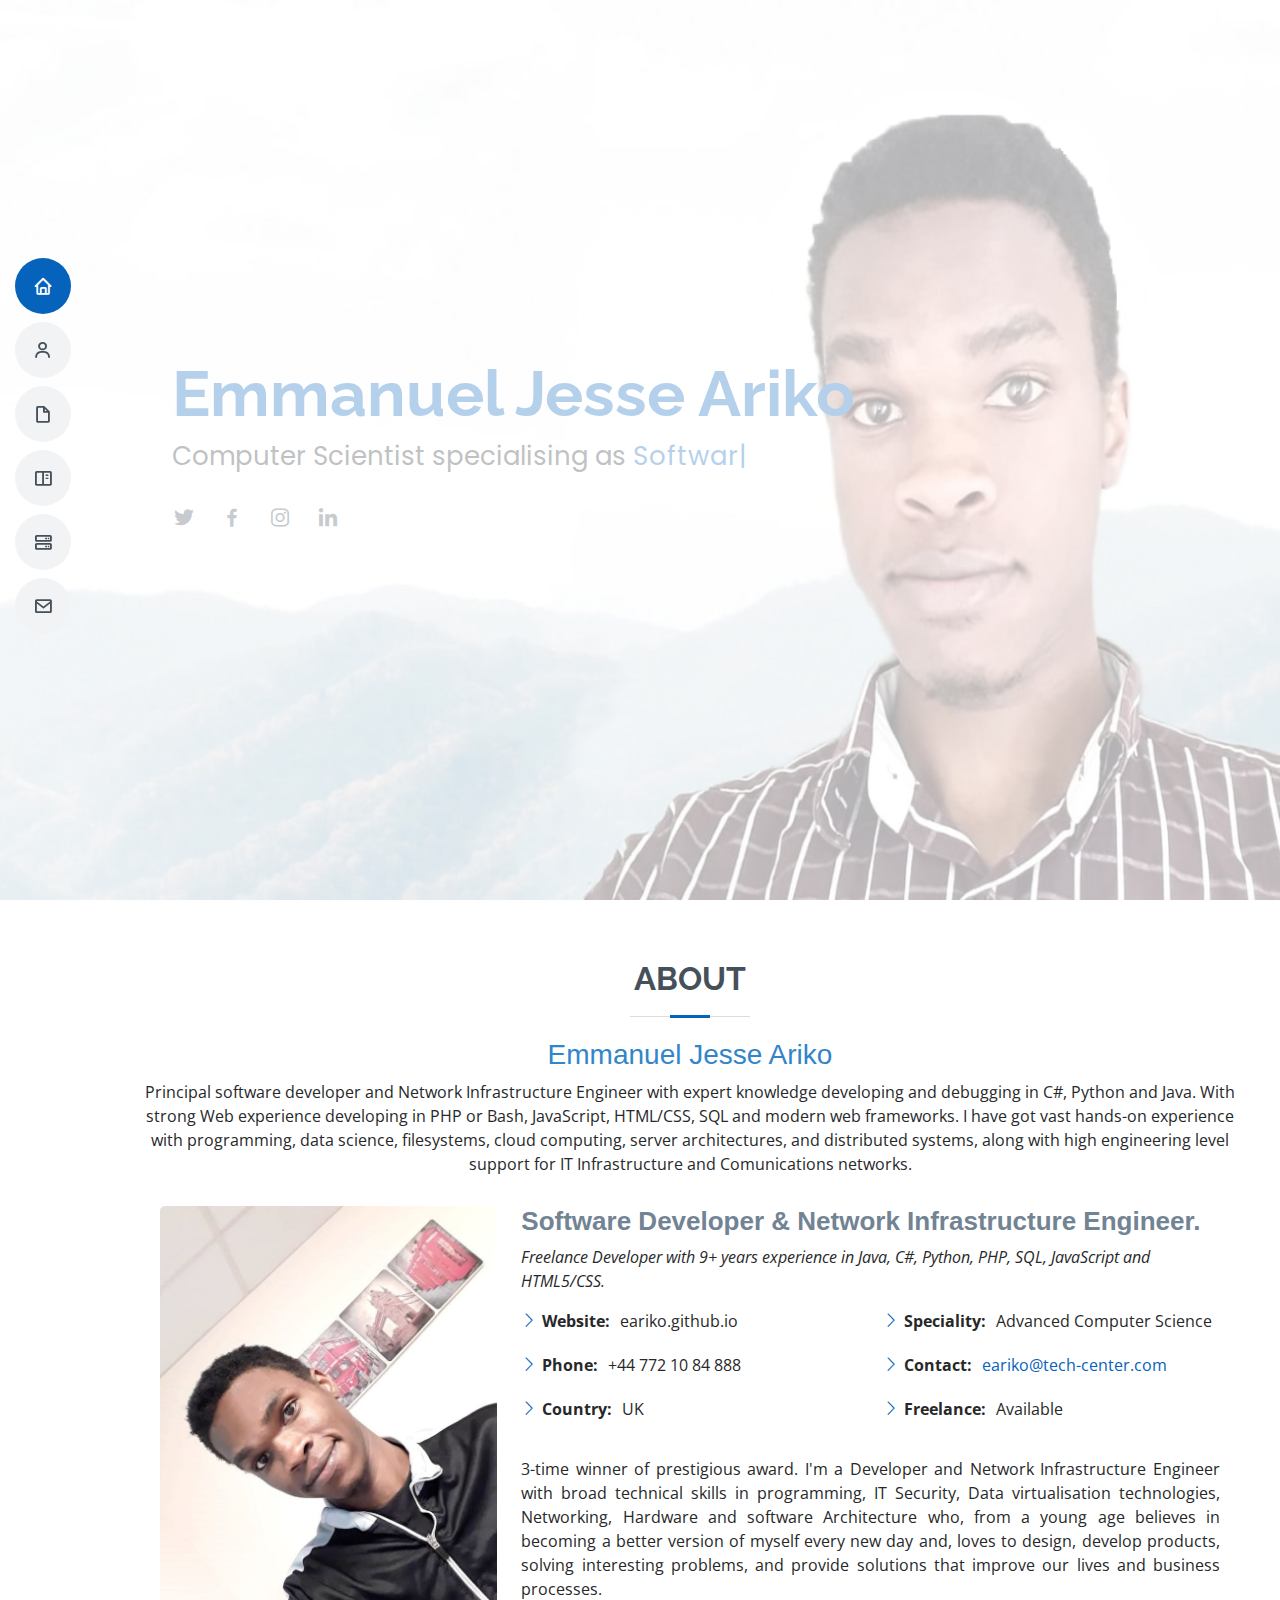
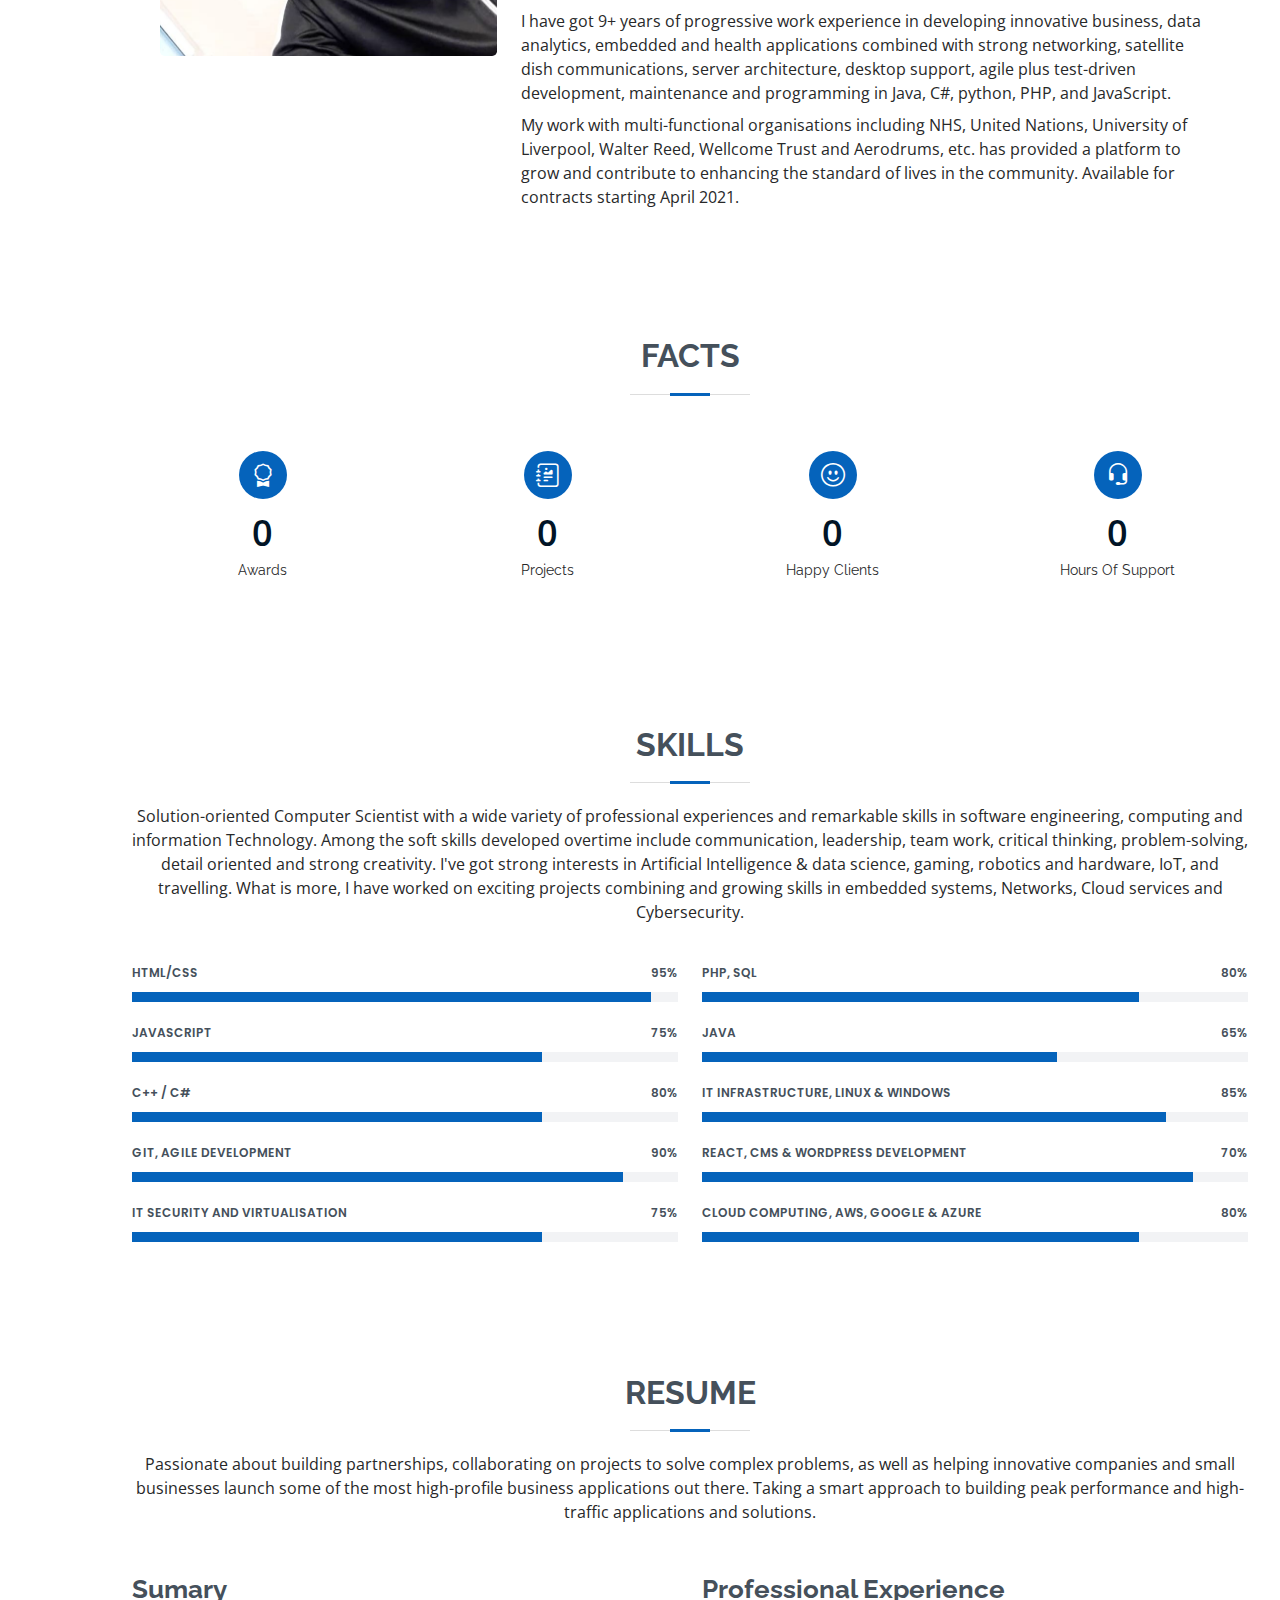
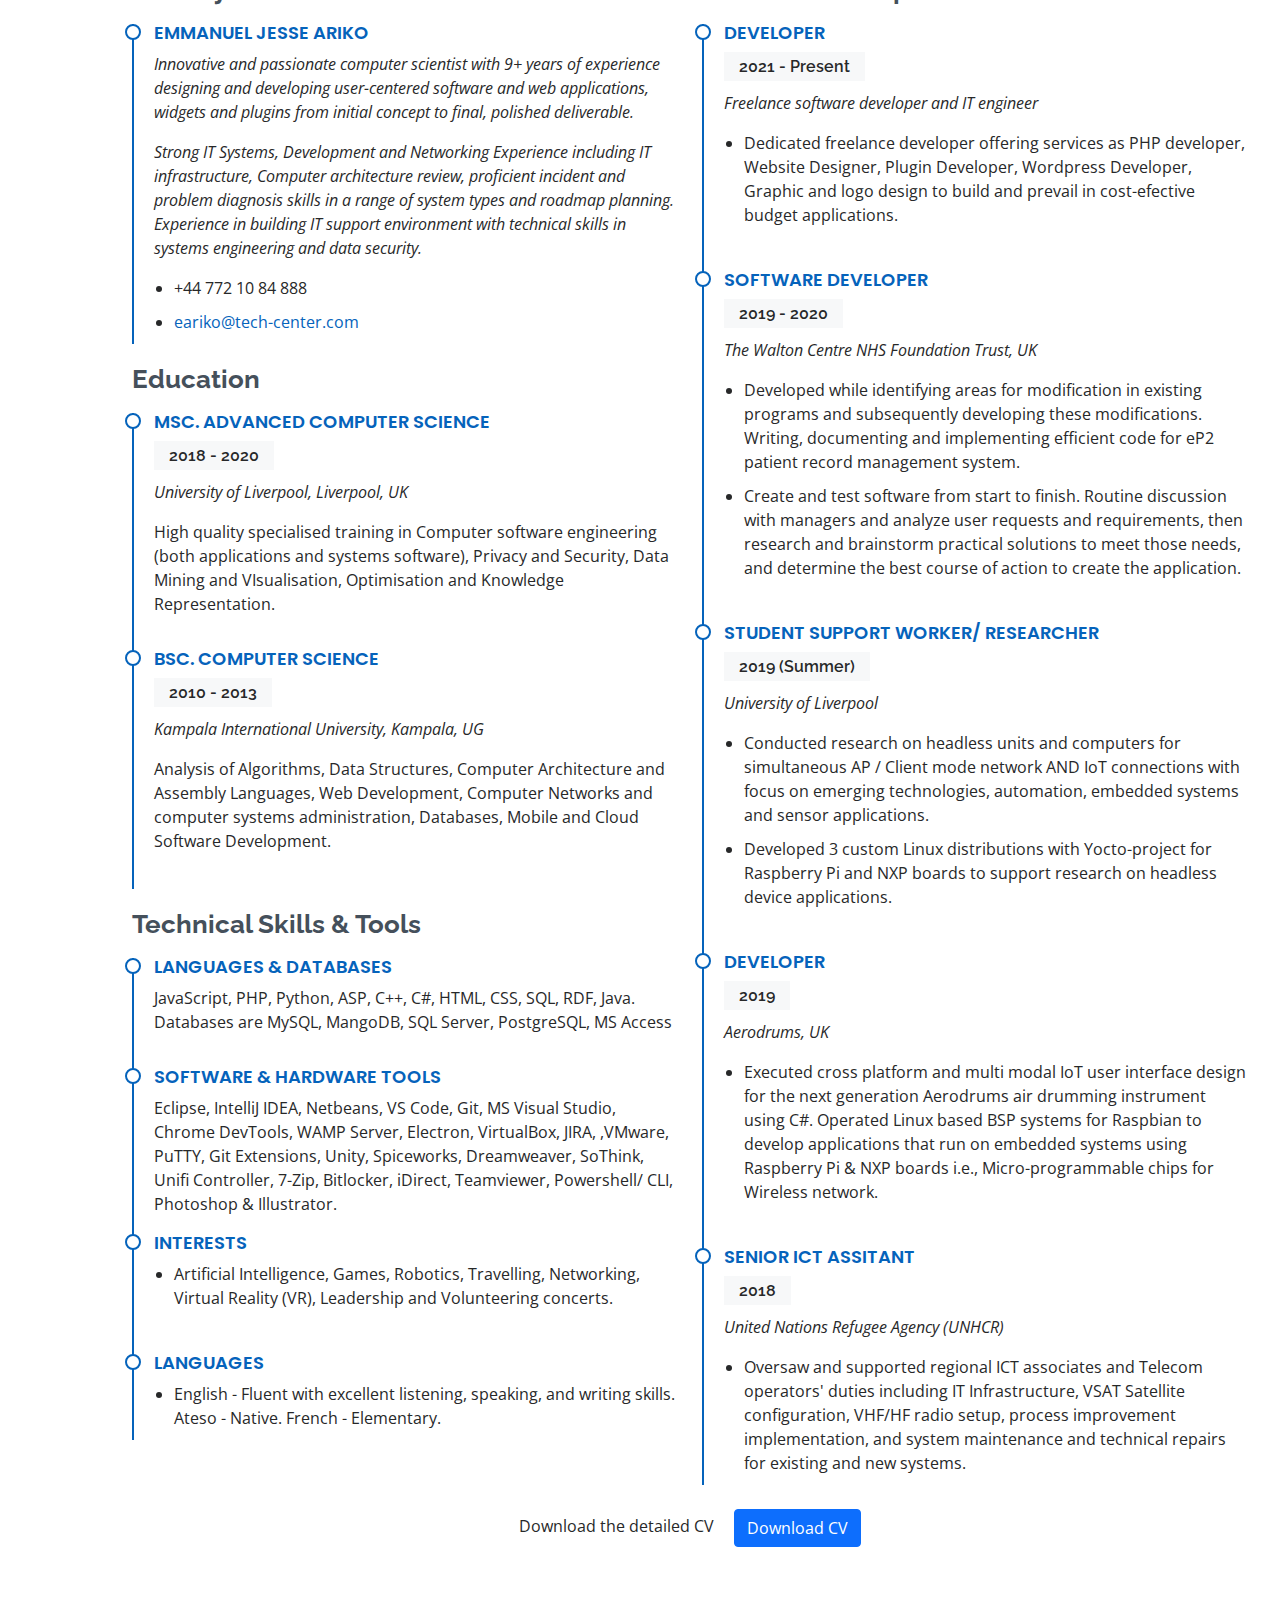
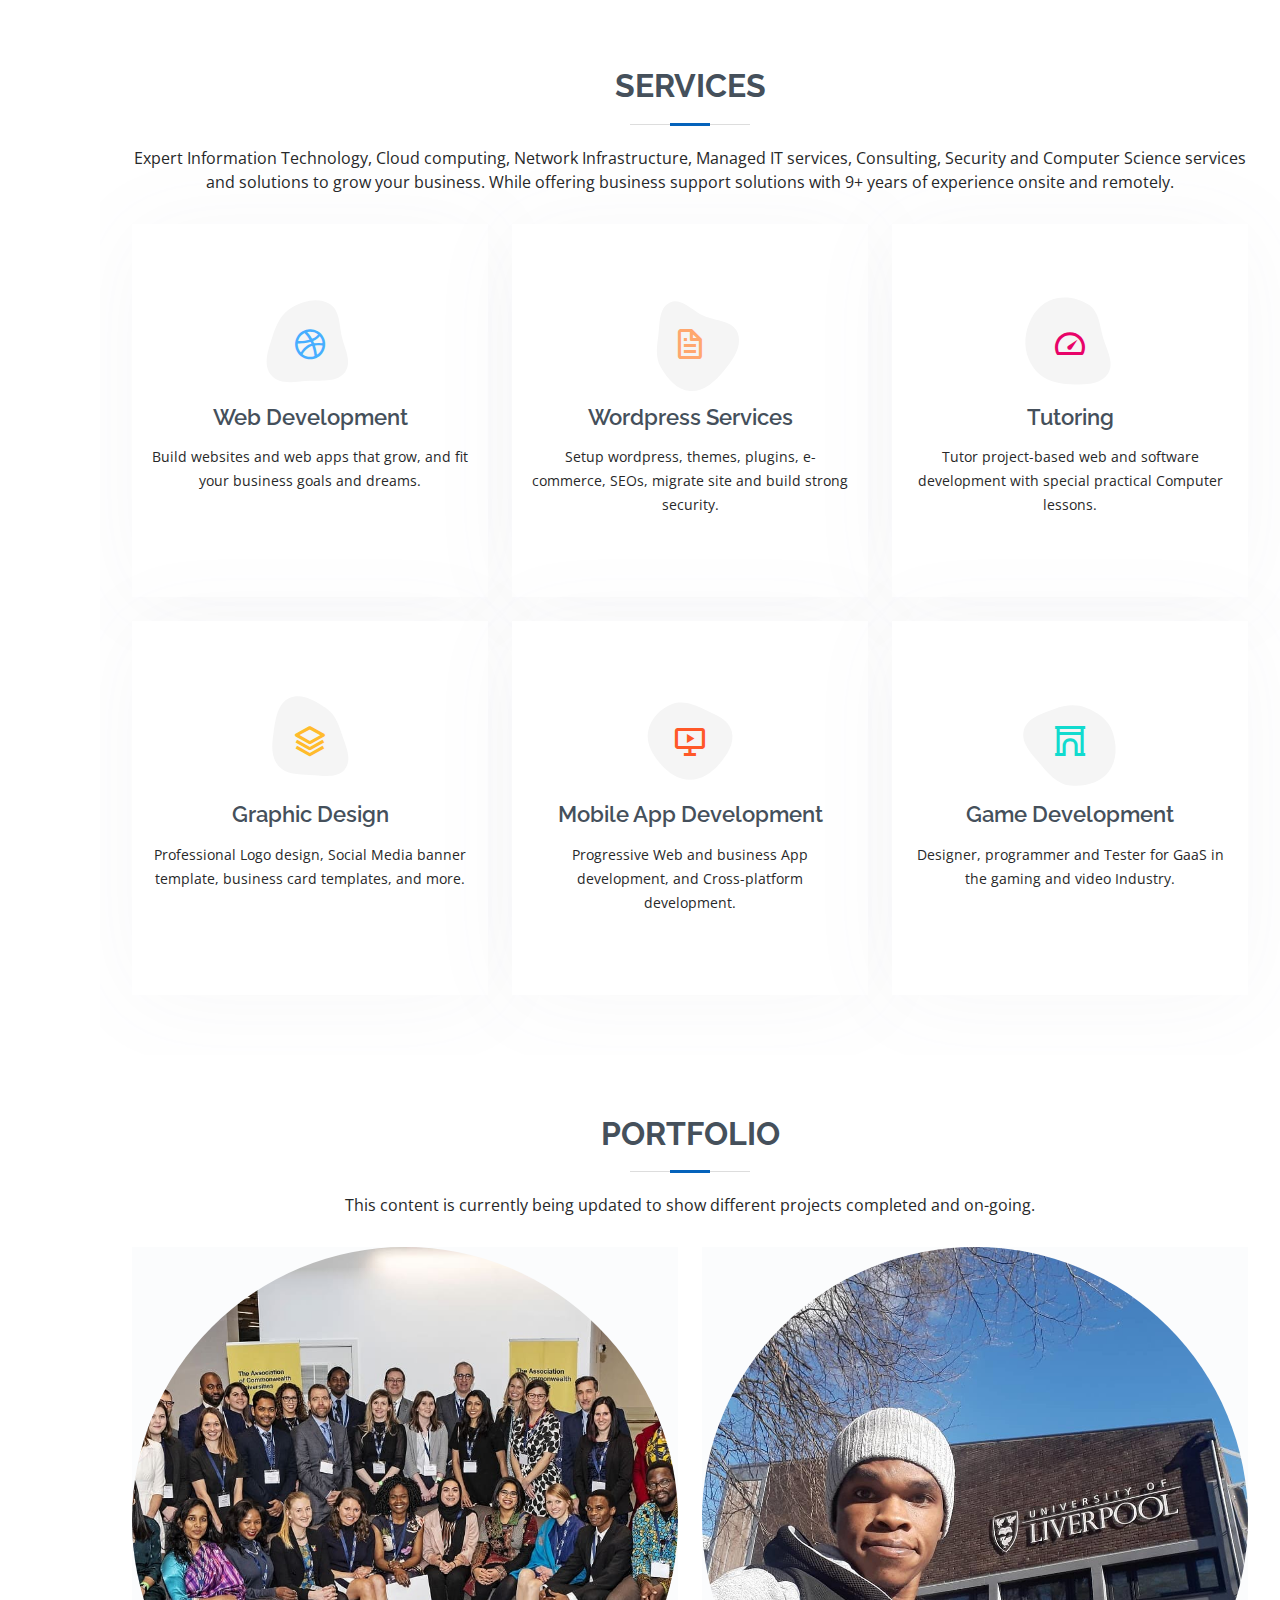
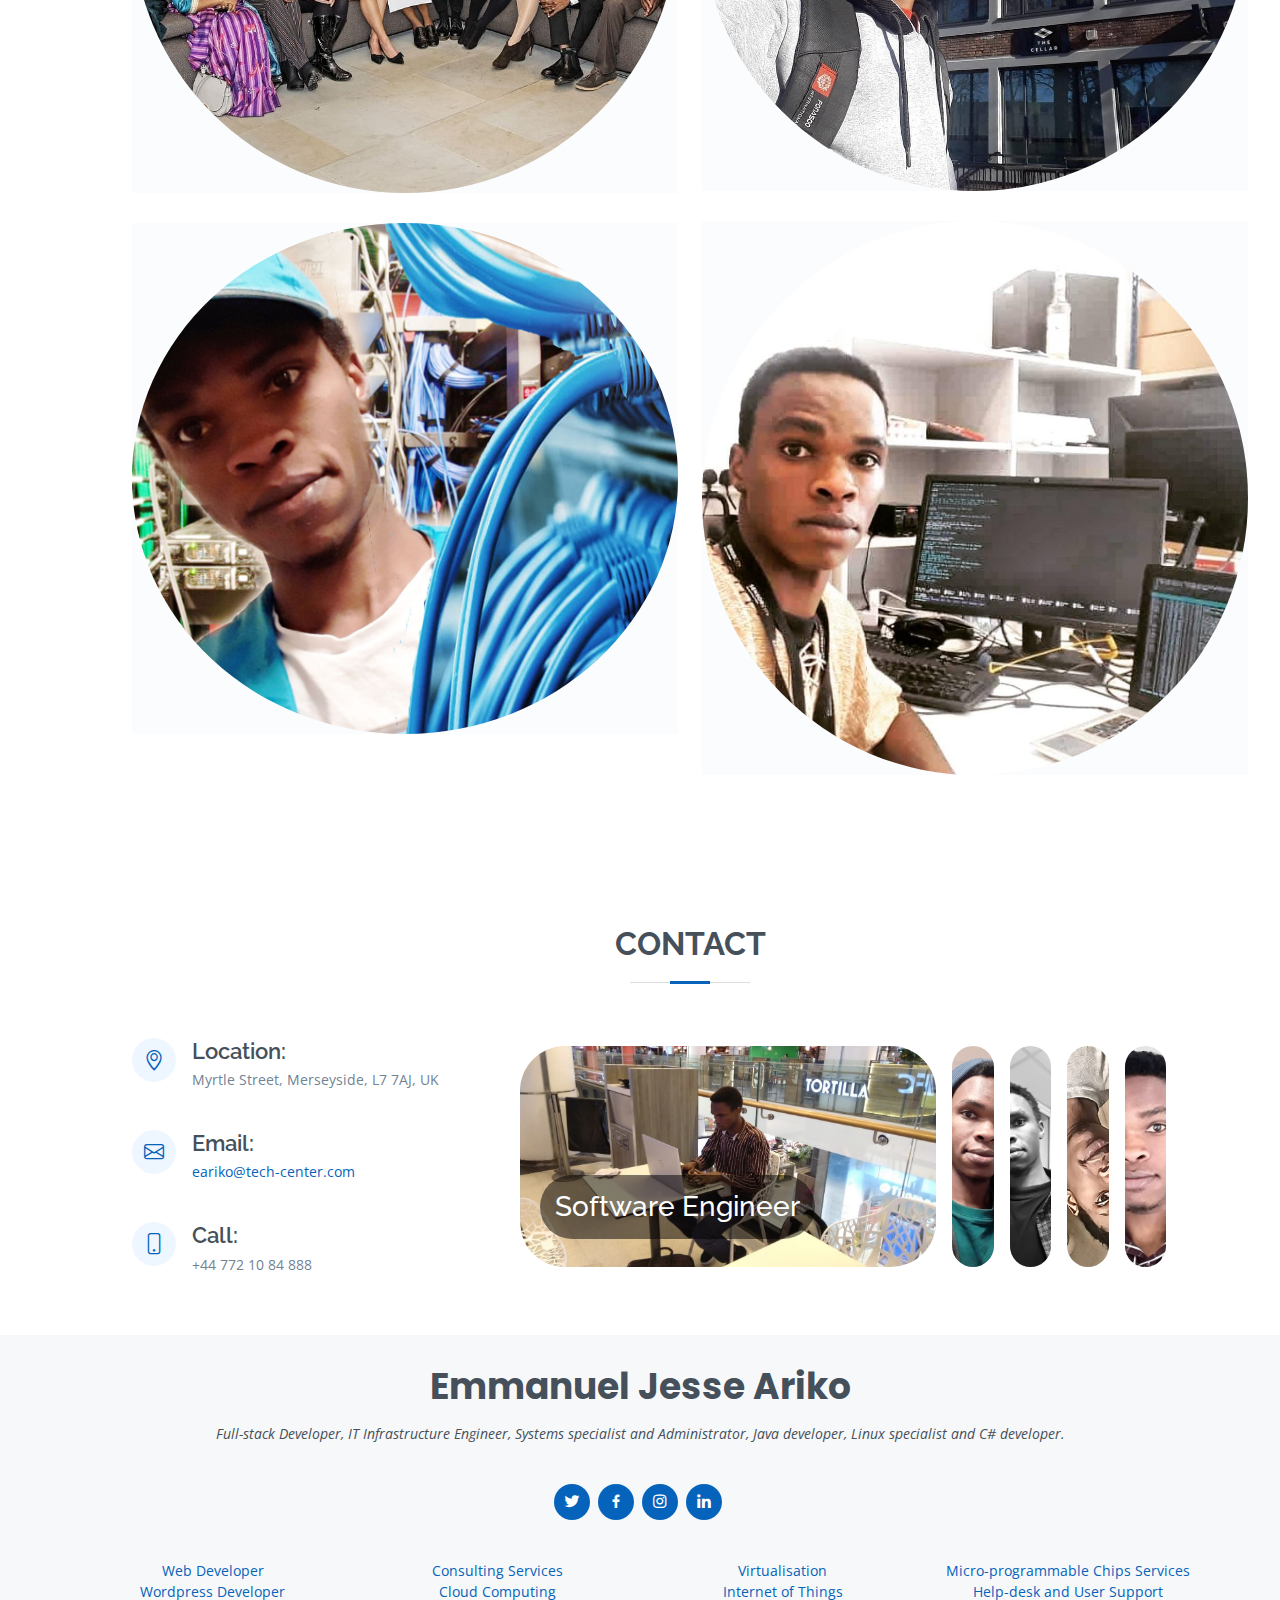
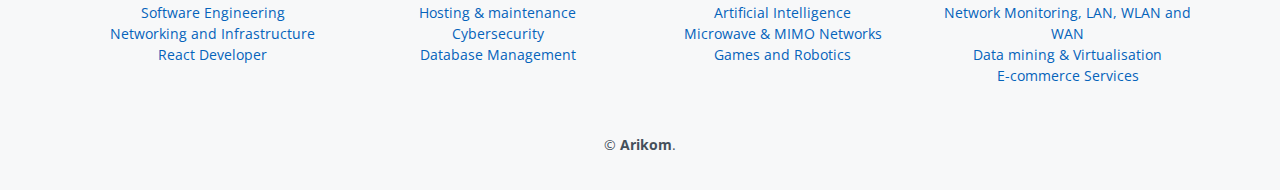
==== commit 1d02aed8: "Updated index.html" ====
--- a/index.html
+++ b/index.html
@@ -179,7 +179,7 @@
 
         <div class="section-title">
           <h2>Skills</h2>
-          <p>Solution-oriented Computer Scientist with a wide variety of professional experiences and remarkable skills in software engineering, computing and information Technology. Among the soft skills developed overtime include communication, leadership, team work, critical thinking, problem-solving, detail oriented and strong creativity. I've got strong interests in Artificial Intelligence & data science, gaming, robotics and hardware, IoT, and travelling.</p>
+          <p>Solution-oriented Computer Scientist with a wide variety of professional experiences and remarkable skills in software engineering, computing and information Technology. Among the soft skills developed overtime include communication, leadership, team work, critical thinking, problem-solving, detail oriented and strong creativity. I've got strong interests in Artificial Intelligence & data science, gaming, robotics and hardware, IoT, and travelling. What is more, I have worked on exciting projects combining and growing skills in embedded systems, Networks, Cloud services and Cybersecurity.</p>
         </div>
 
         <div class="row skills-content">
@@ -187,172 +187,74 @@
           <div class="col-lg-6">
 
             <div class="progress">
-              <span class="skill">HTML <i class="val">100%</i></span>
-              <div class="progress-bar-wrap">
-                <div class="progress-bar" role="progressbar" aria-valuenow="100" aria-valuemin="0" aria-valuemax="100" style="width: 100%;"></div>
-              </div>
-            </div>
-
-            <div class="progress">
-              <span class="skill">CSS <i class="val">95%</i></span>
+              <span class="skill">HTML/CSS <i class="val">95%</i></span>
               <div class="progress-bar-wrap">
                 <div class="progress-bar" role="progressbar" aria-valuenow="95" aria-valuemin="0" aria-valuemax="100" style="width: 95%;"></div>
               </div>
             </div>
 
             <div class="progress">
-              <span class="skill">JavaScript <i class="val">75%</i></span>
+              <span class="skill">JavaScript<i class="val">75%</i></span>
               <div class="progress-bar-wrap">
                 <div class="progress-bar" role="progressbar" aria-valuenow="75" aria-valuemin="0" aria-valuemax="100" style="width: 75%;"></div>
               </div>
             </div>
 
             <div class="progress">
-              <span class="skill">Git <i class="val">90%</i></span>
+              <span class="skill">C++ / C# <i class="val">80%</i></span>
+              <div class="progress-bar-wrap">
+                <div class="progress-bar" role="progressbar" aria-valuenow="75" aria-valuemin="0" aria-valuemax="100" style="width: 75%;"></div>
+              </div>
+            </div>
+
+            <div class="progress">
+              <span class="skill">Git, Agile Development<i class="val">90%</i></span>
               <div class="progress-bar-wrap">
                 <div class="progress-bar" role="progressbar" aria-valuenow="90" aria-valuemin="0" aria-valuemax="100" style="width: 90%;"></div>
               </div>
             </div>
 
             <div class="progress">
-              <span class="skill">C# <i class="val">80%</i></span>
-              <div class="progress-bar-wrap">
-                <div class="progress-bar" role="progressbar" aria-valuenow="80" aria-valuemin="0" aria-valuemax="100" style="width: 80%;"></div>
-              </div>
-            </div>
-
-            <div class="progress">
-              <span class="skill">Agile Methodology <i class="val">90%</i></span>
-              <div class="progress-bar-wrap">
-                <div class="progress-bar" role="progressbar" aria-valuenow="90" aria-valuemin="0" aria-valuemax="100" style="width: 90%;"></div>
-              </div>
-            </div>
-
-            <div class="progress">
-              <span class="skill">Security and Virtualisation <i class="val">75%</i></span>
+              <span class="skill">IT Security and Virtualisation <i class="val">75%</i></span>
               <div class="progress-bar-wrap">
                 <div class="progress-bar" role="progressbar" aria-valuenow="75" aria-valuemin="0" aria-valuemax="100" style="width: 75%;"></div>
               </div>
             </div>
 
+          </div>
+
+          <div class="col-lg-6">
+
             <div class="progress">
-              <span class="skill">Computer Systems and Networking <i class="val">85%</i></span>
-              <div class="progress-bar-wrap">
-                <div class="progress-bar" role="progressbar" aria-valuenow="85" aria-valuemin="0" aria-valuemax="100" style="width: 85%;"></div>
-              </div>
-            </div>
-
-            <div class="progress">
-              <span class="skill">VSAT &amp; MIMO Configuration <i class="val">70%</i></span>
-              <div class="progress-bar-wrap">
-                <div class="progress-bar" role="progressbar" aria-valuenow="70" aria-valuemin="0" aria-valuemax="100" style="width: 70%;"></div>
-              </div>
-            </div>
-
-            <div class="progress">
-              <span class="skill">MySQL, SQL Server, PostgreSQL &amp; MangoDB <i class="val">85%</i></span>
-              <div class="progress-bar-wrap">
-                <div class="progress-bar" role="progressbar" aria-valuenow="85" aria-valuemin="0" aria-valuemax="100" style="width: 85%;"></div>
-              </div>
-            </div>
-
-            <div class="progress">
-              <span class="skill">React <i class="val">70%</i></span>
-              <div class="progress-bar-wrap">
-                <div class="progress-bar" role="progressbar" aria-valuenow="70" aria-valuemin="0" aria-valuemax="100" style="width: 70%;"></div>
-              </div>
-            </div>
-
-            <div class="progress">
-              <span class="skill">Data Visualisation <i class="val">85%</i></span>
-              <div class="progress-bar-wrap">
-                <div class="progress-bar" role="progressbar" aria-valuenow="85" aria-valuemin="0" aria-valuemax="100" style="width: 85%;"></div>
-              </div>
-            </div>
-
-          </div>
-
-          <div class="col-lg-6">
-
-            <div class="progress">
-                <span class="skill">PHP <i class="val">80%</i></span>
+                <span class="skill">PHP, SQL<i class="val">80%</i></span>
                 <div class="progress-bar-wrap">
                   <div class="progress-bar" role="progressbar" aria-valuenow="80" aria-valuemin="0" aria-valuemax="100" style="width: 80%;"></div>
                 </div>
               </div>
 
               <div class="progress">
-                <span class="skill">WordPress/CMS <i class="val">90%</i></span>
+                <span class="skill">Java <i class="val">65%</i></span>
+                <div class="progress-bar-wrap">
+                  <div class="progress-bar" role="progressbar" aria-valuenow="65" aria-valuemin="0" aria-valuemax="100" style="width: 65%;"></div>
+                </div>
+              </div>
+
+              <div class="progress">
+                <span class="skill">IT Infrastructure, Linux & Windows  <i class="val">85%</i></span>
+                <div class="progress-bar-wrap">
+                  <div class="progress-bar" role="progressbar" aria-valuenow="85" aria-valuemin="0" aria-valuemax="100" style="width: 85%;"></div>
+                </div>
+              </div>
+
+              <div class="progress">
+                <span class="skill">React, CMS & Wordpress Development <i class="val">70%</i></span>
                 <div class="progress-bar-wrap">
                   <div class="progress-bar" role="progressbar" aria-valuenow="90" aria-valuemin="0" aria-valuemax="100" style="width: 90%;"></div>
                 </div>
               </div>
 
               <div class="progress">
-                <span class="skill">Photoshop <i class="val">65%</i></span>
-                <div class="progress-bar-wrap">
-                  <div class="progress-bar" role="progressbar" aria-valuenow="55" aria-valuemin="0" aria-valuemax="100" style="width: 65%;"></div>
-                </div>
-              </div>
-
-              <div class="progress">
-                <span class="skill">Java <i class="val">75%</i></span>
-                <div class="progress-bar-wrap">
-                  <div class="progress-bar" role="progressbar" aria-valuenow="75" aria-valuemin="0" aria-valuemax="100" style="width: 75%;"></div>
-                </div>
-              </div>
-
-              <div class="progress">
-                <span class="skill">SQL <i class="val">80%</i></span>
-                <div class="progress-bar-wrap">
-                  <div class="progress-bar" role="progressbar" aria-valuenow="80" aria-valuemin="0" aria-valuemax="100" style="width: 80%;"></div>
-                </div>
-              </div>
-
-              <div class="progress">
-                <span class="skill">IT Infrastructure <i class="val">85%</i></span>
-                <div class="progress-bar-wrap">
-                  <div class="progress-bar" role="progressbar" aria-valuenow="85" aria-valuemin="0" aria-valuemax="100" style="width: 85%;"></div>
-                </div>
-              </div>
-
-              <div class="progress">
-                <span class="skill">Linux <i class="val">65%</i></span>
-                <div class="progress-bar-wrap">
-                  <div class="progress-bar" role="progressbar" aria-valuenow="65" aria-valuemin="0" aria-valuemax="100" style="width: 65%;"></div>
-                </div>
-              </div>
-
-              <div class="progress">
-                <span class="skill">Mobile &amp; Cloud Computing <i class="val">80%</i></span>
-                <div class="progress-bar-wrap">
-                  <div class="progress-bar" role="progressbar" aria-valuenow="80" aria-valuemin="0" aria-valuemax="100" style="width: 80%;"></div>
-                </div>
-              </div>
-
-              <div class="progress">
-                <span class="skill">Embedded Systems &amp; IoT<i class="val">80%</i></span>
-                <div class="progress-bar-wrap">
-                  <div class="progress-bar" role="progressbar" aria-valuenow="80" aria-valuemin="0" aria-valuemax="100" style="width: 80%;"></div>
-                </div>
-              </div>
-
-              <div class="progress">
-                <span class="skill">Cybersecurity <i class="val">75%</i></span>
-                <div class="progress-bar-wrap">
-                  <div class="progress-bar" role="progressbar" aria-valuenow="75" aria-valuemin="0" aria-valuemax="100" style="width: 75%;"></div>
-                </div>
-              </div>
-
-              <div class="progress">
-                <span class="skill">Sensor Networks & MPCs <i class="val">60%</i></span>
-                <div class="progress-bar-wrap">
-                  <div class="progress-bar" role="progressbar" aria-valuenow="60" aria-valuemin="0" aria-valuemax="100" style="width: 60%;"></div>
-                </div>
-              </div>
-
-              <div class="progress">
-                <span class="skill">Google Cloud/ Azure & AWS <i class="val">80%</i></span>
+                <span class="skill">Cloud Computing, AWS, Google & Azure <i class="val">80%</i></span>
                 <div class="progress-bar-wrap">
                   <div class="progress-bar" role="progressbar" aria-valuenow="80" aria-valuemin="0" aria-valuemax="100" style="width: 80%;"></div>
                 </div>
--- a/css/style.css
+++ b/css/style.css
@@ -276,7 +276,7 @@
 
 #hero::before {
   content: "";
-  background: rgba(255, 255, 255, 0.6);
+  background: rgba(255, 255, 255, 0.7);
   position: absolute;
   bottom: 0;
   top: 0;
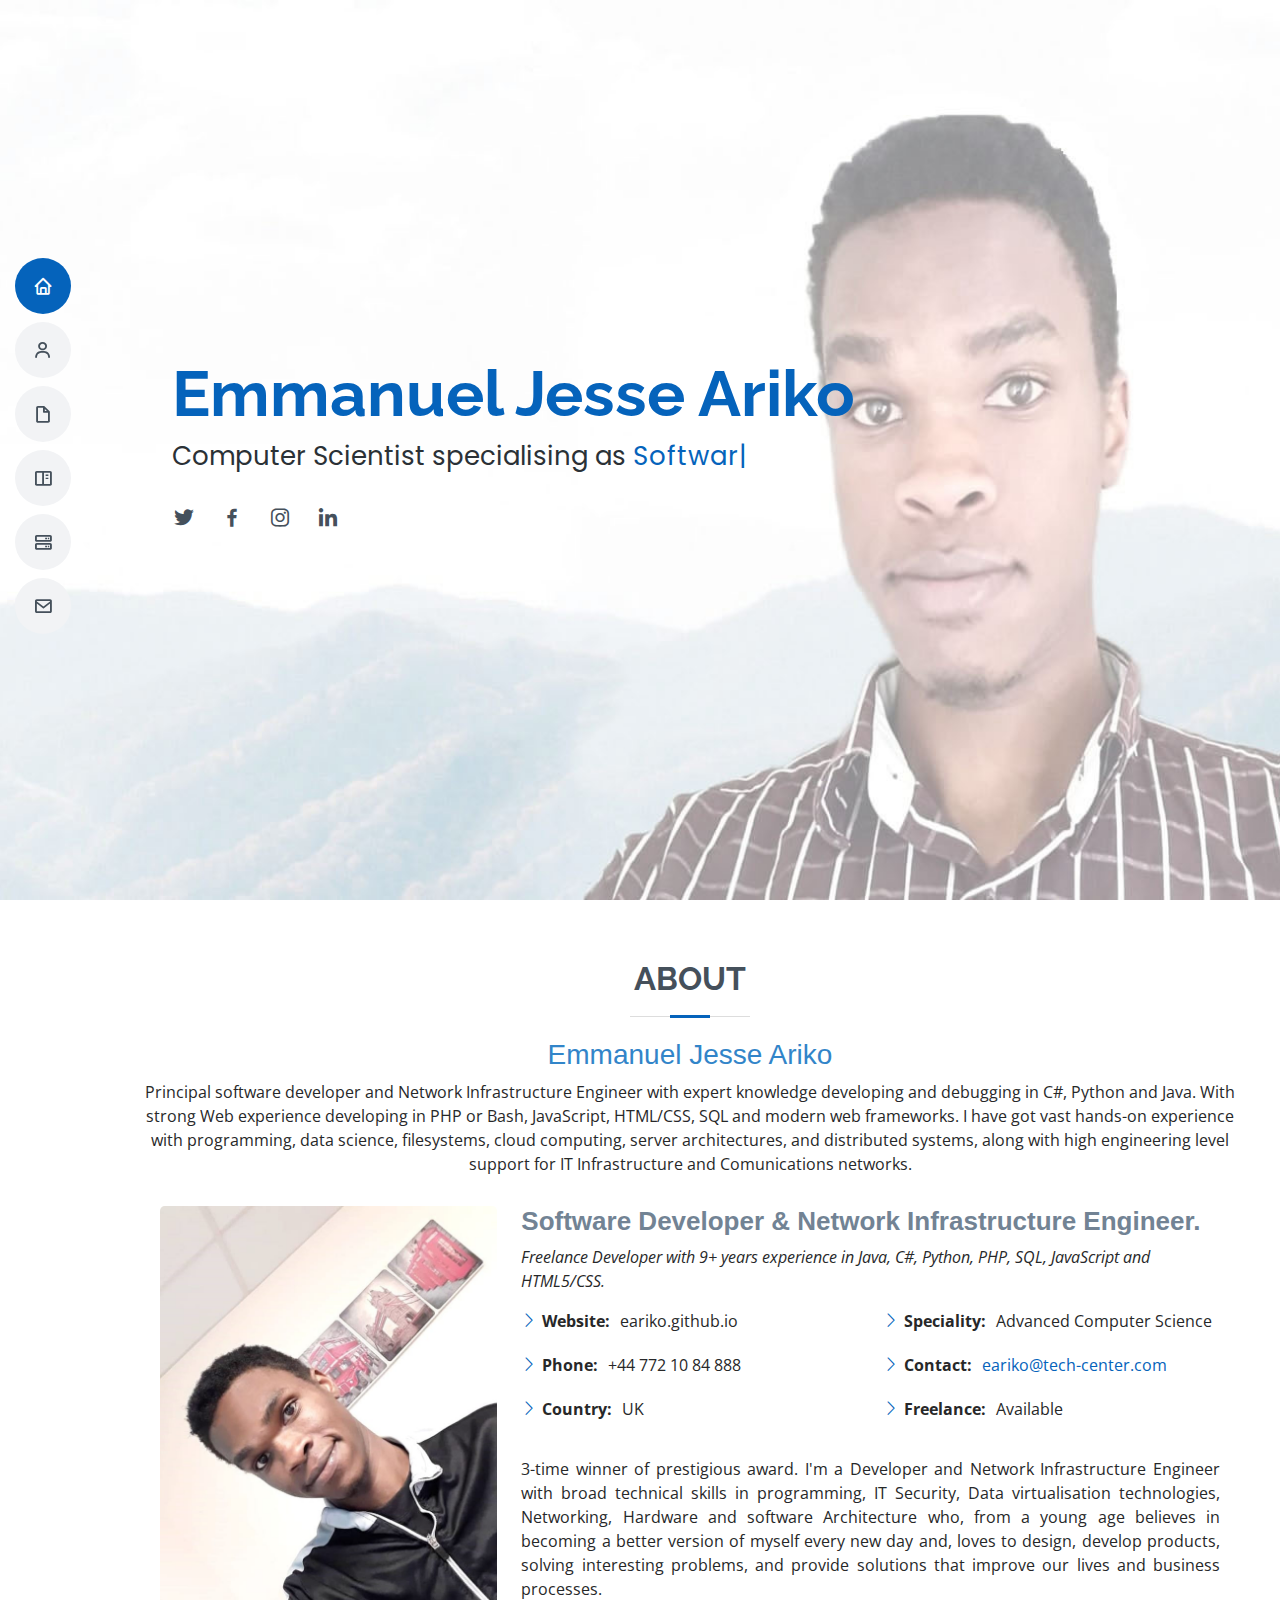
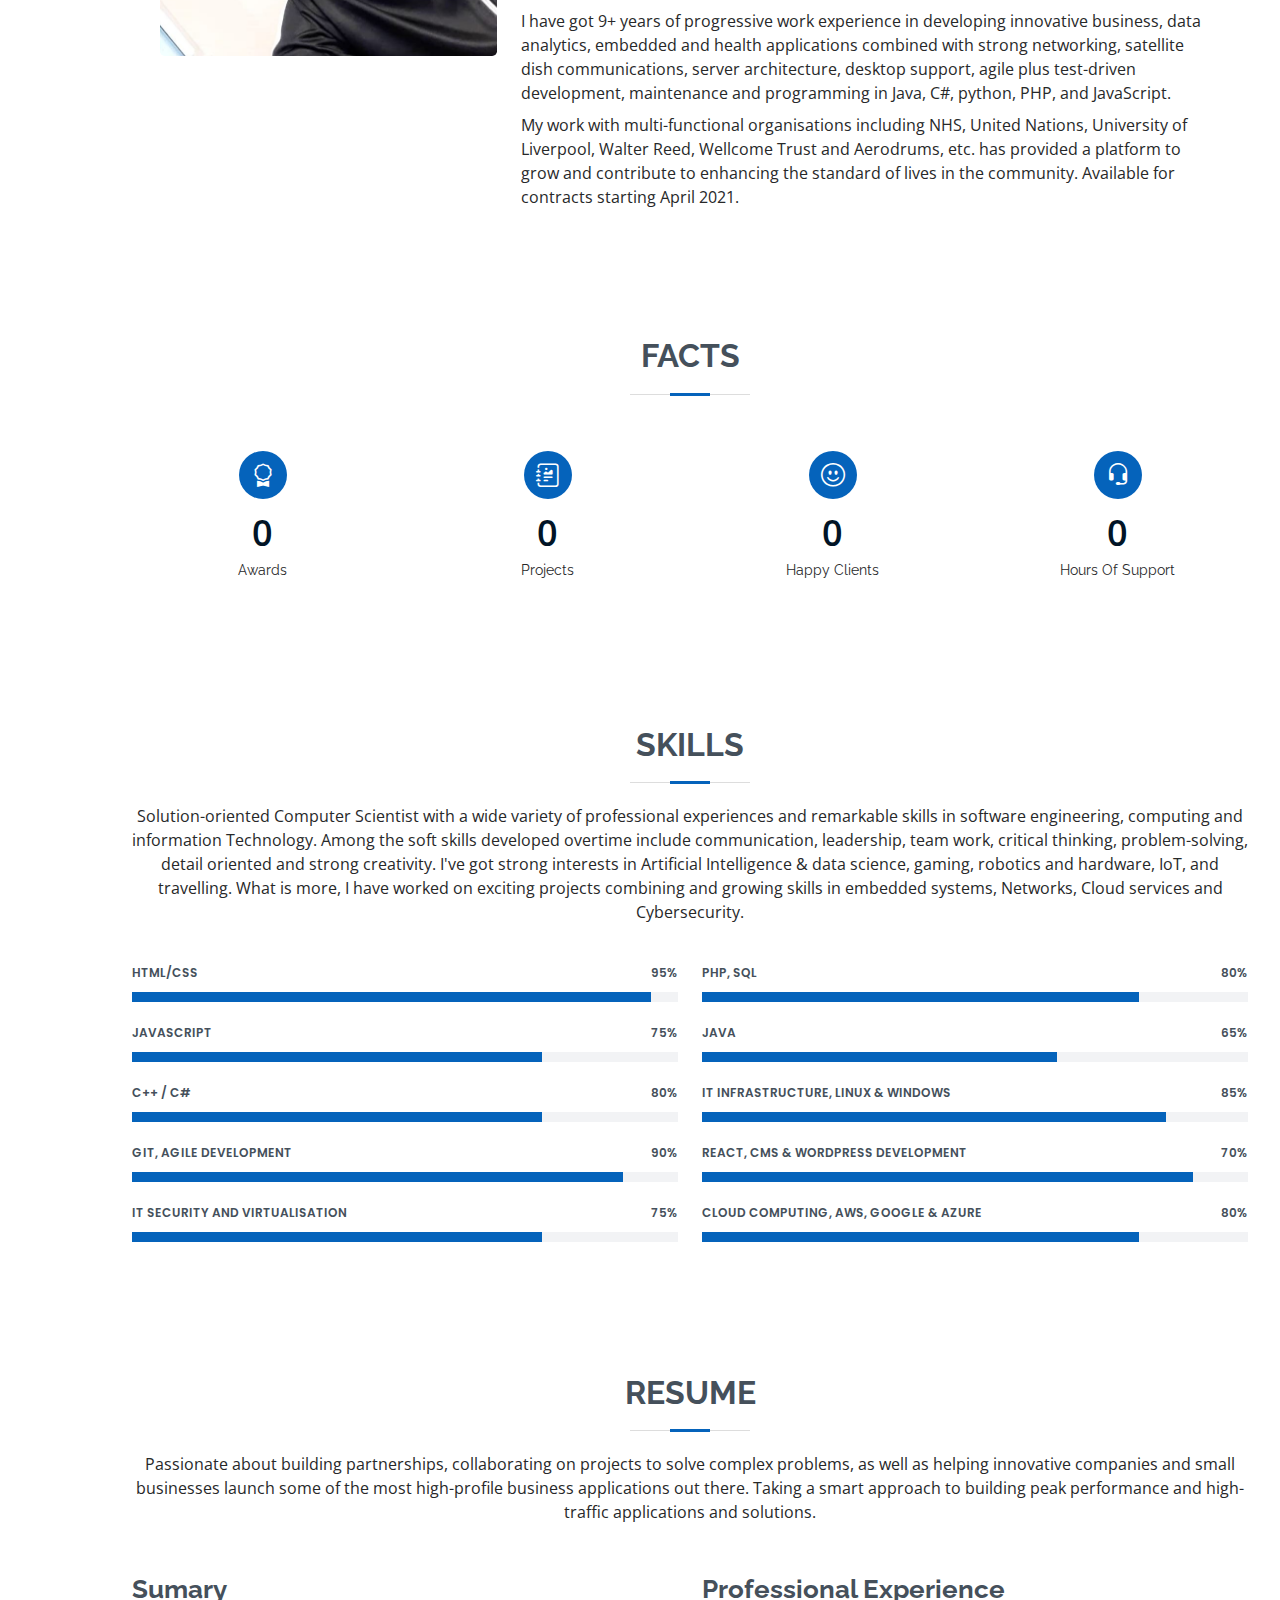
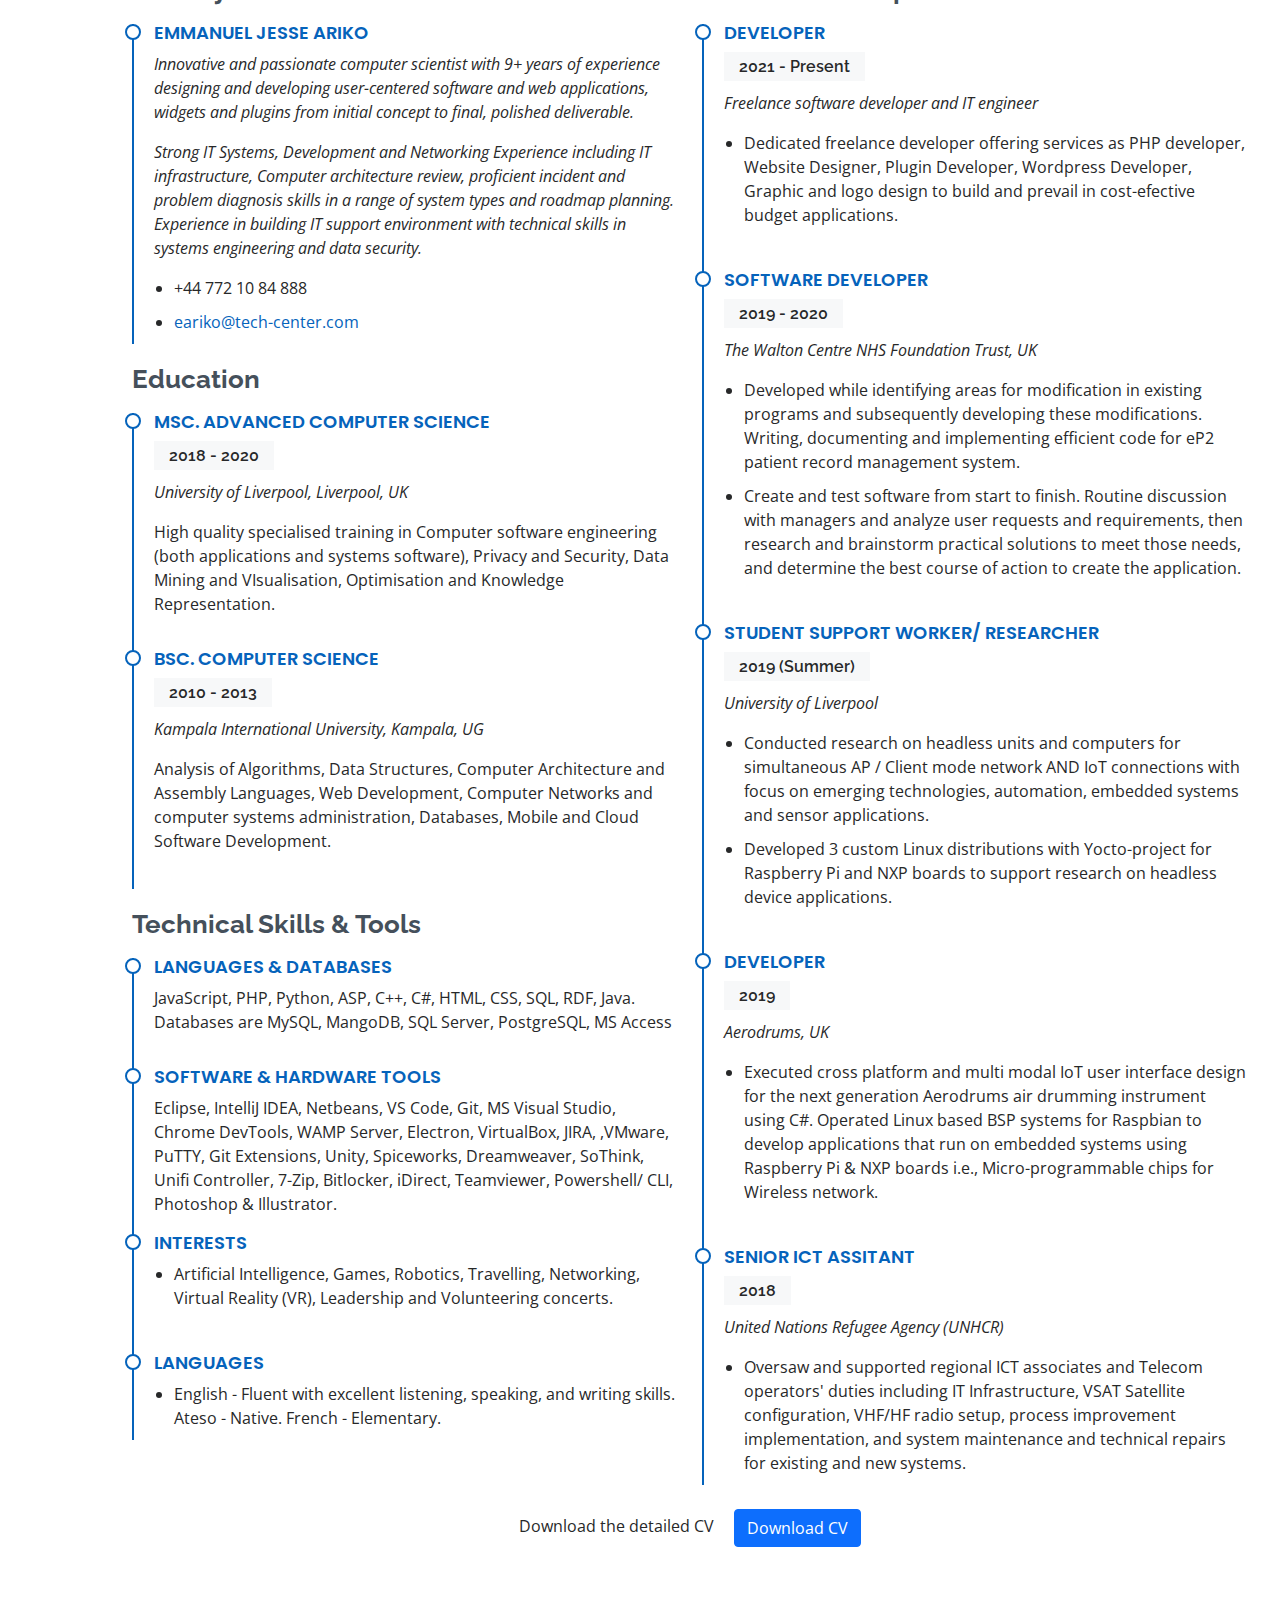
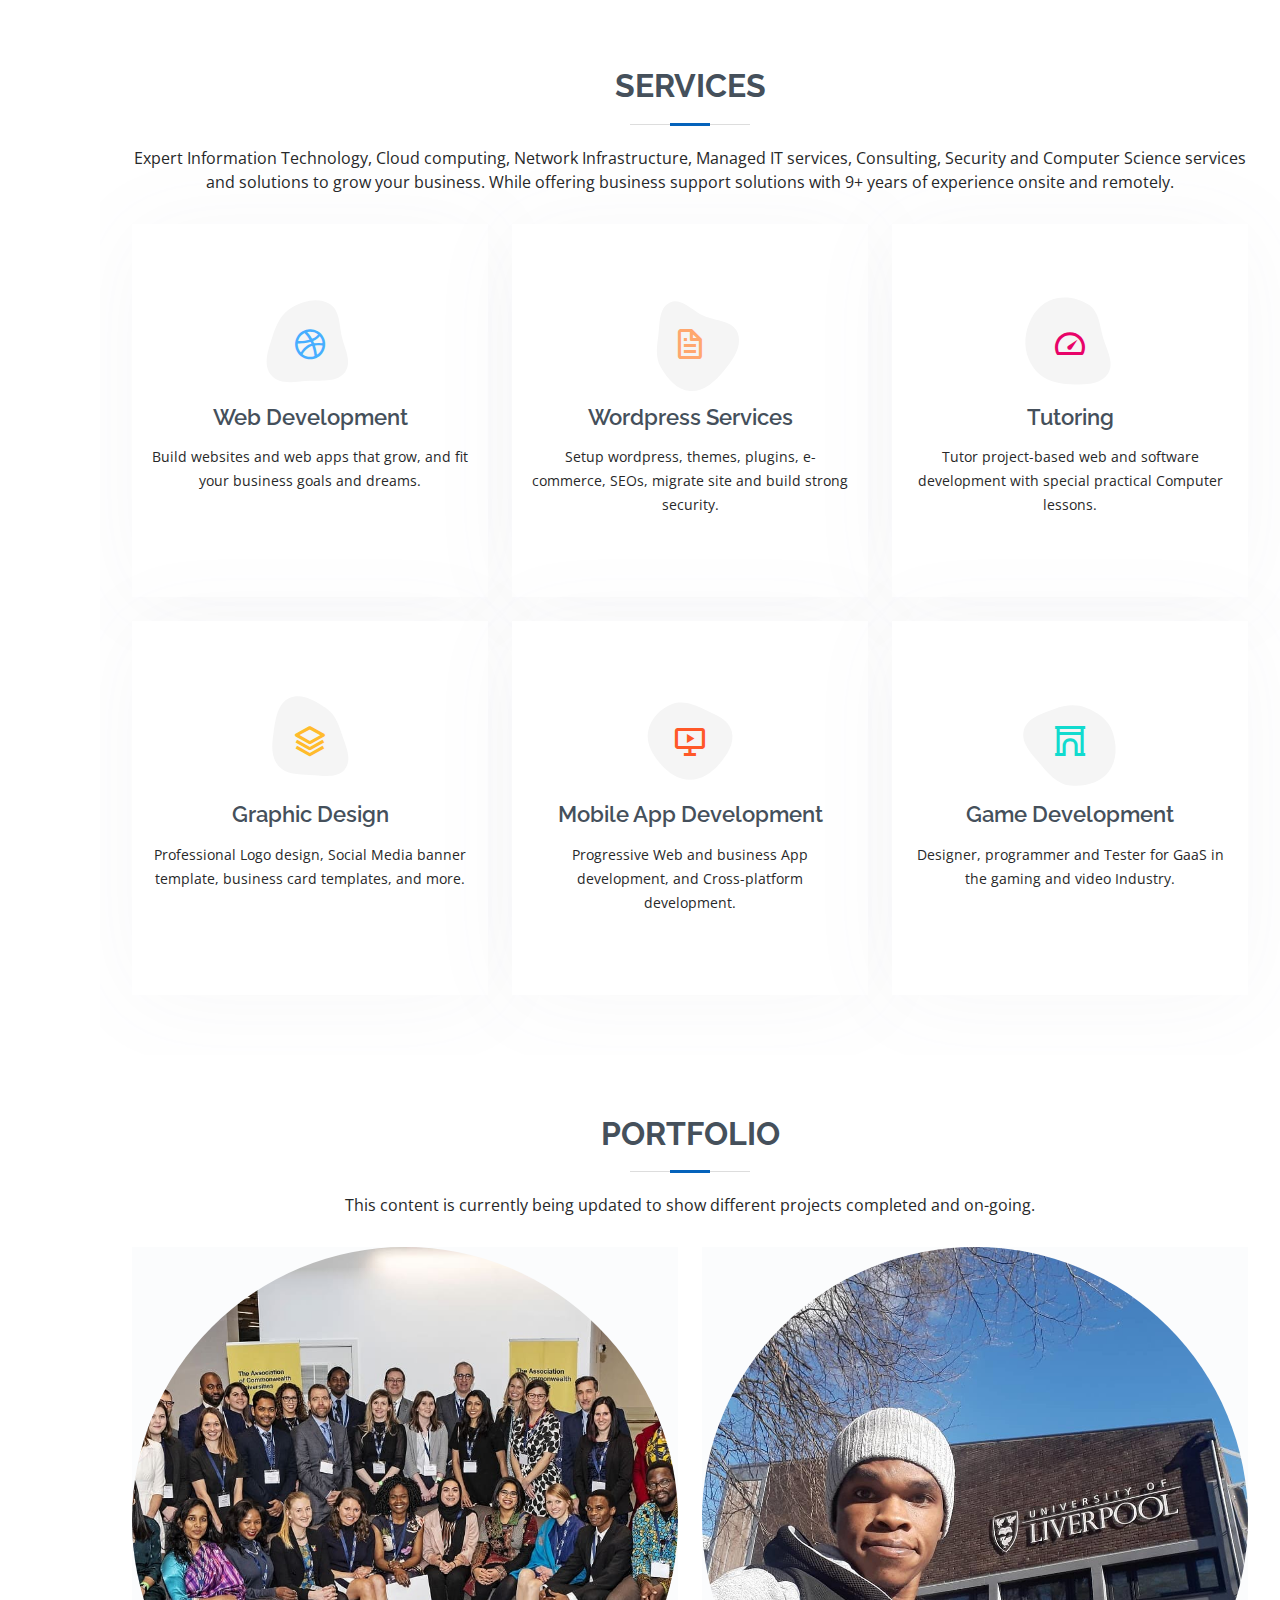
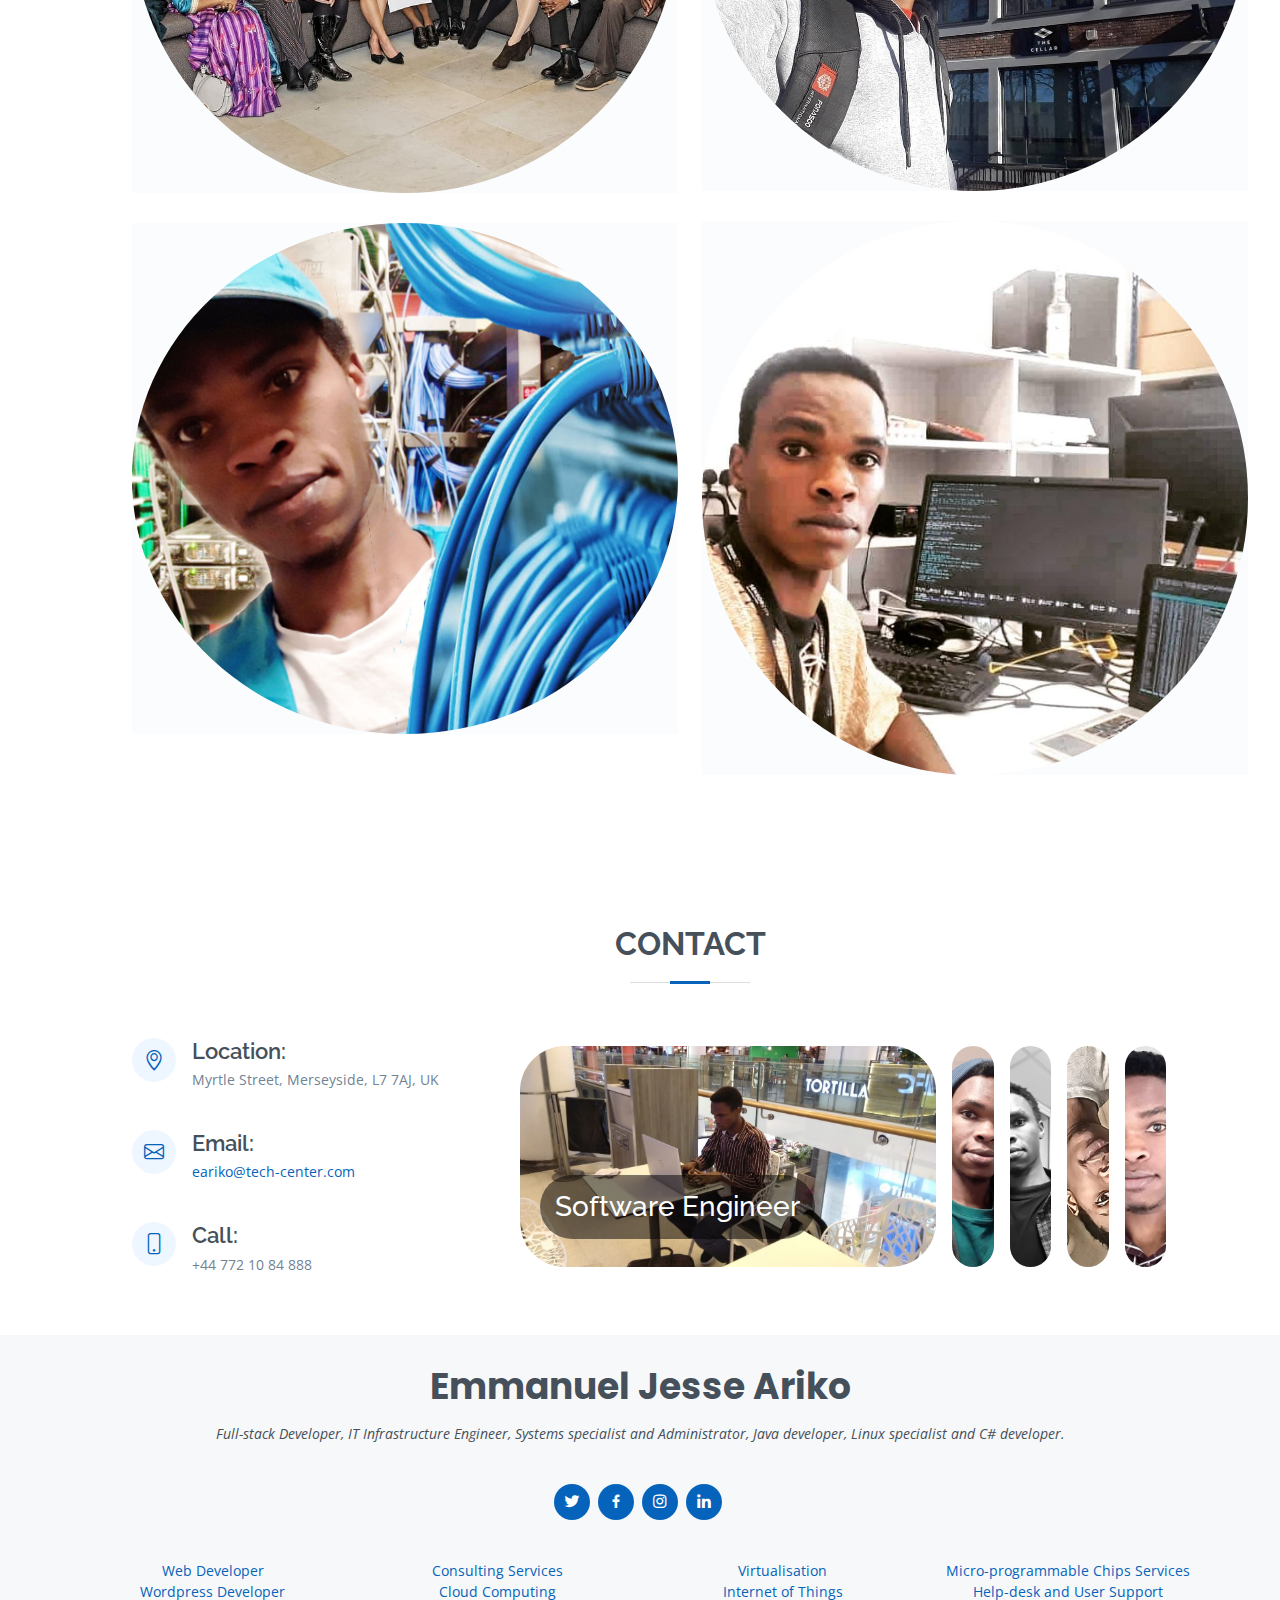
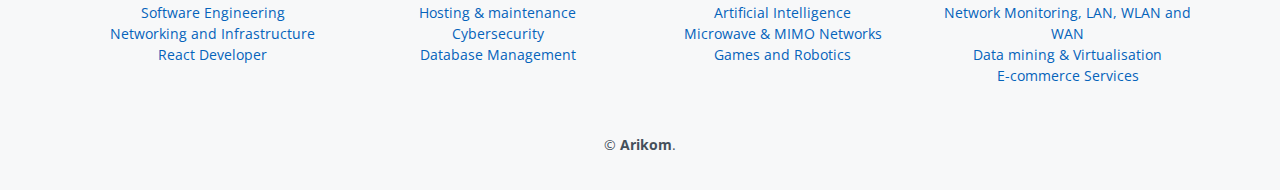
==== commit fd66a2d5: "Updated aos code" ====
--- a/index.html
+++ b/index.html
@@ -72,7 +72,7 @@
       <p>Computer Scientist specialising as <span class="typed" data-typed-items=" Software Developer, IT Infrastructure Engr., Data Visualisation, Cybersecurity Professional"></span></p>
       <div class="social-links">
         <a href="https://twitter.com/eariko1" class="twitter"><i class="bx bxl-twitter"></i></a>
-        <a href="https://www.facebook.com/arikom.org/" class="facebook"><i class="bx bxl-facebook"></i></a>
+        <a href="https://www.facebook.com/arikomtech/" class="facebook"><i class="bx bxl-facebook"></i></a>
         <a href="#" class="instagram"><i class="bx bxl-instagram"></i></a>
         <a href="https://www.linkedin.com/in/emmanuel-jesse-ariko/" class="linkedin"><i class="bx bxl-linkedin"></i></a>
       </div>
@@ -86,7 +86,7 @@
 
         <div class="section-title">
           <h2>About</h2>
-          <h3 style="font-family: 'Segoe UI', Tahoma, Geneva, Verdana, sans-serif; color: rgb(50, 133, 201);">Emmanuel Jesse Ariko</h3>
+          <h3 class="mx-2" style="font-family: 'Segoe UI', Tahoma, Geneva, Verdana, sans-serif; color: rgb(50, 133, 201);">Emmanuel Jesse Ariko</h3>
           <p class="mx-1">Principal software developer and Network Infrastructure Engineer with expert knowledge developing and debugging in C#, Python and Java. With strong Web experience developing in PHP or Bash, JavaScript, HTML/CSS, SQL and modern web frameworks. I have got vast hands-on experience with programming, data science, filesystems, cloud computing, server architectures, and distributed systems, along with high engineering level support for IT Infrastructure and Comunications networks.</p>
         </div>
 
@@ -126,7 +126,6 @@
       </div>
     </section>
 
-
     <section id="facts" class="facts">
       <div class="container" data-aos="fade-up">
 
--- a/css/style.css
+++ b/css/style.css
@@ -262,7 +262,7 @@
 #hero {
   width: 100%;
   height: 100vh;
-  background: url("../img/hero-bg.jpg") top right no-repeat;
+  background: url("../img/portfolio/hero-bg.jpg") top right no-repeat;
   background-size: cover;
   position: relative;
   z-index: 1;
@@ -274,7 +274,7 @@
   }
 }
 
-#hero::before {
+/* #hero::before {
   content: "";
   background: rgba(255, 255, 255, 0.7);
   position: absolute;
@@ -282,7 +282,7 @@
   top: 0;
   left: 0;
   right: 0;
-}
+} */
 
 #hero h1 {
   margin: 0;
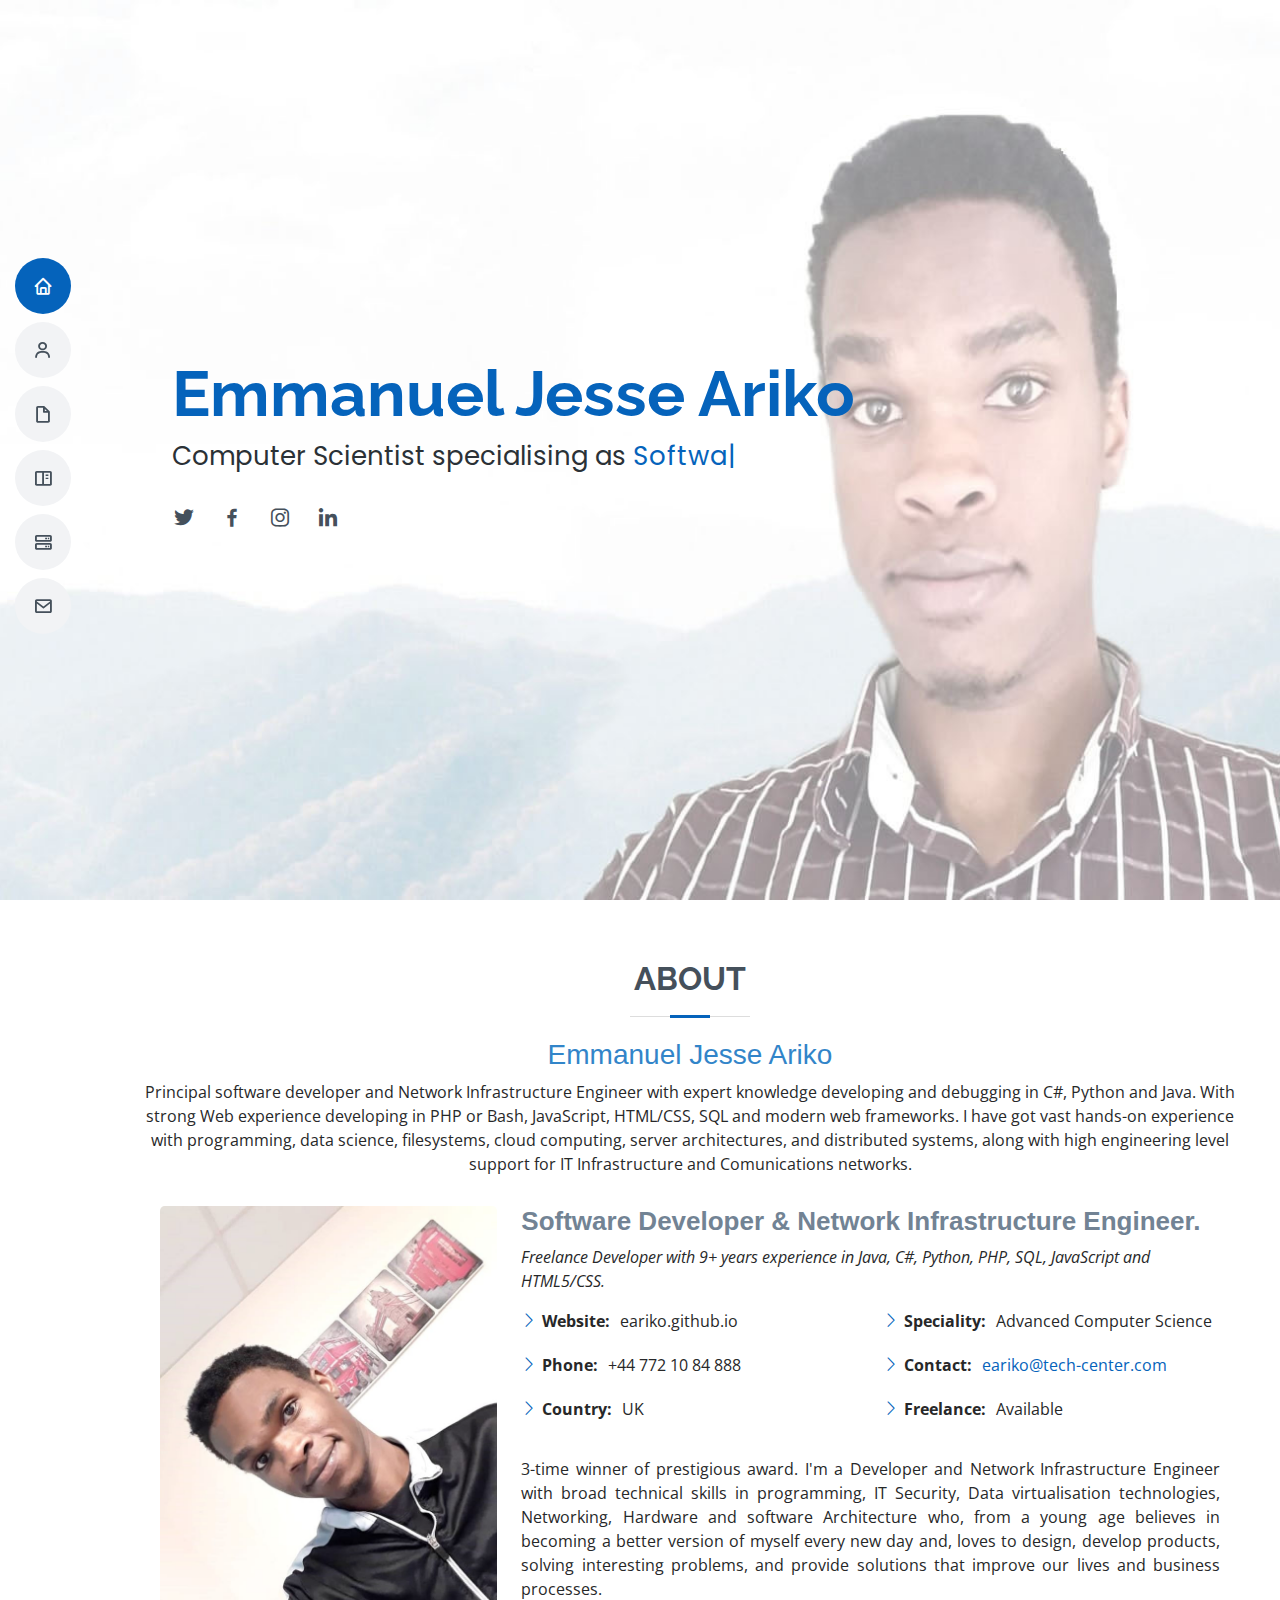
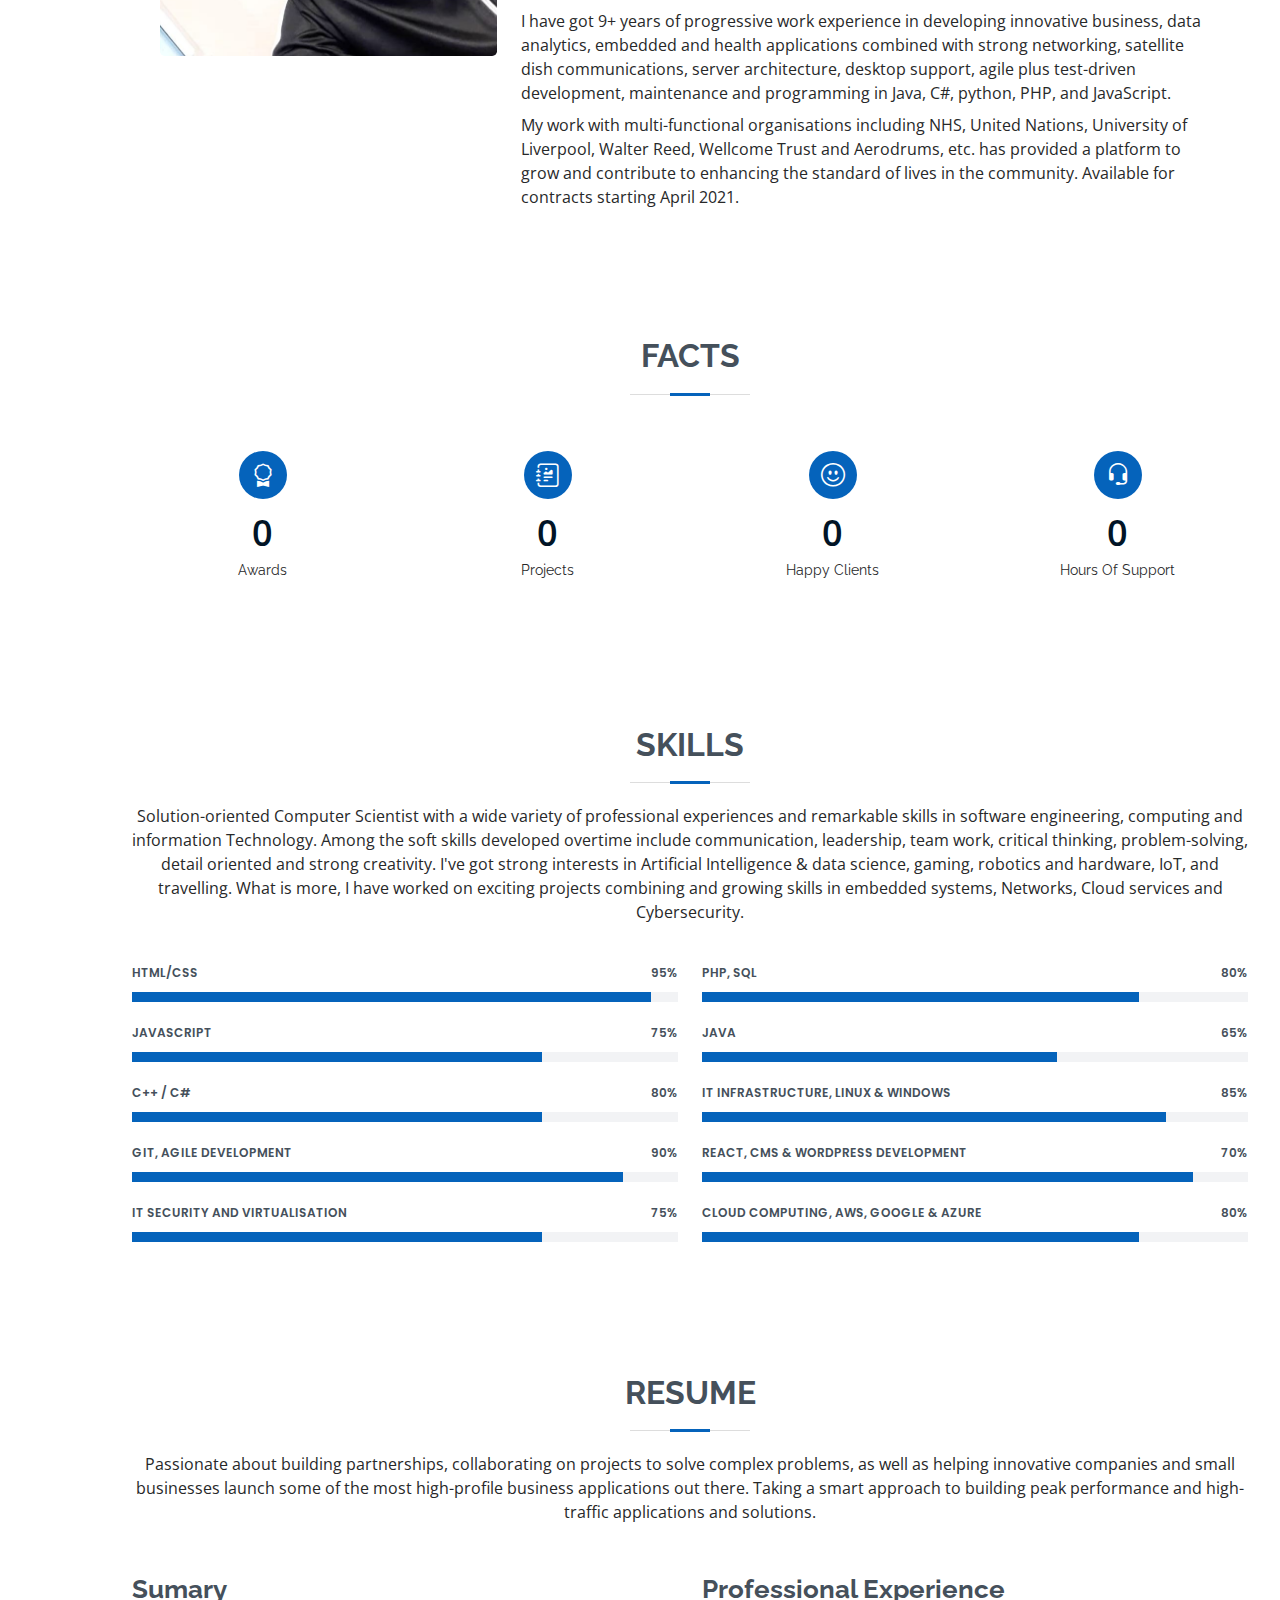
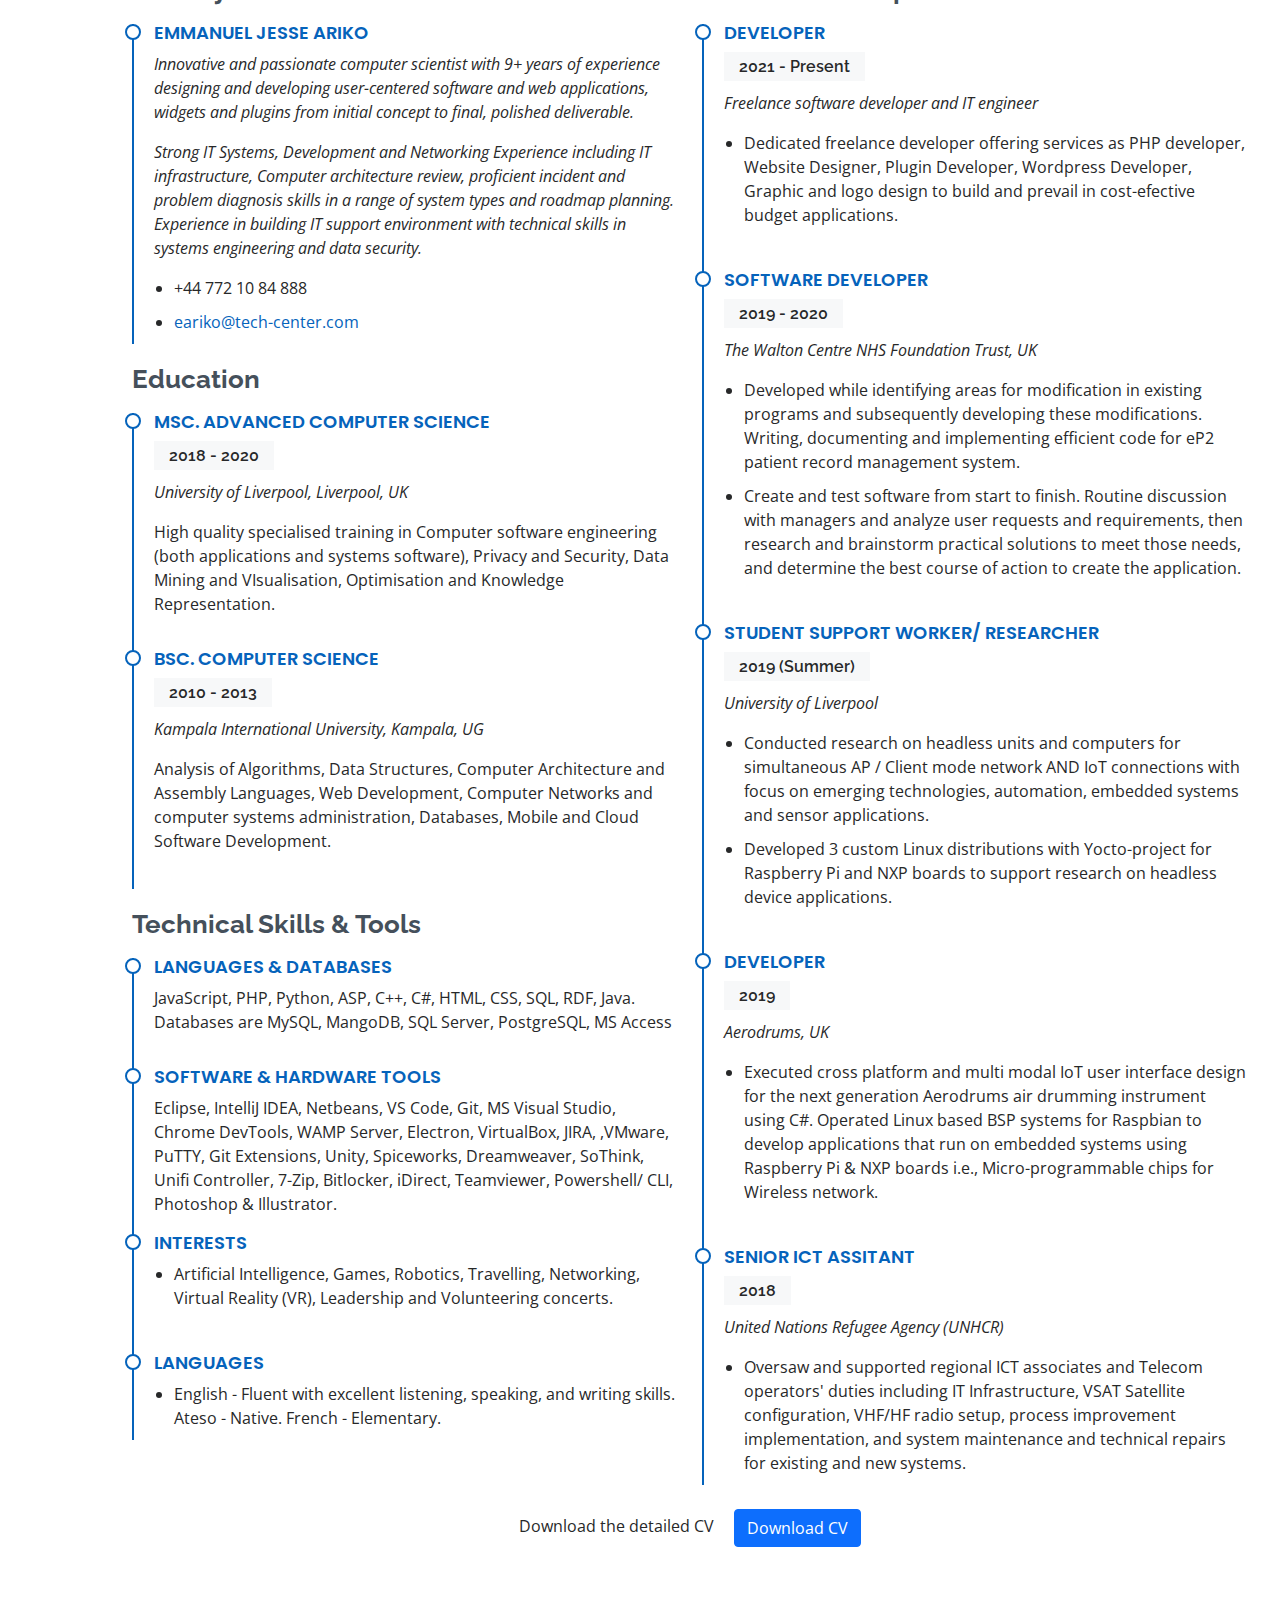
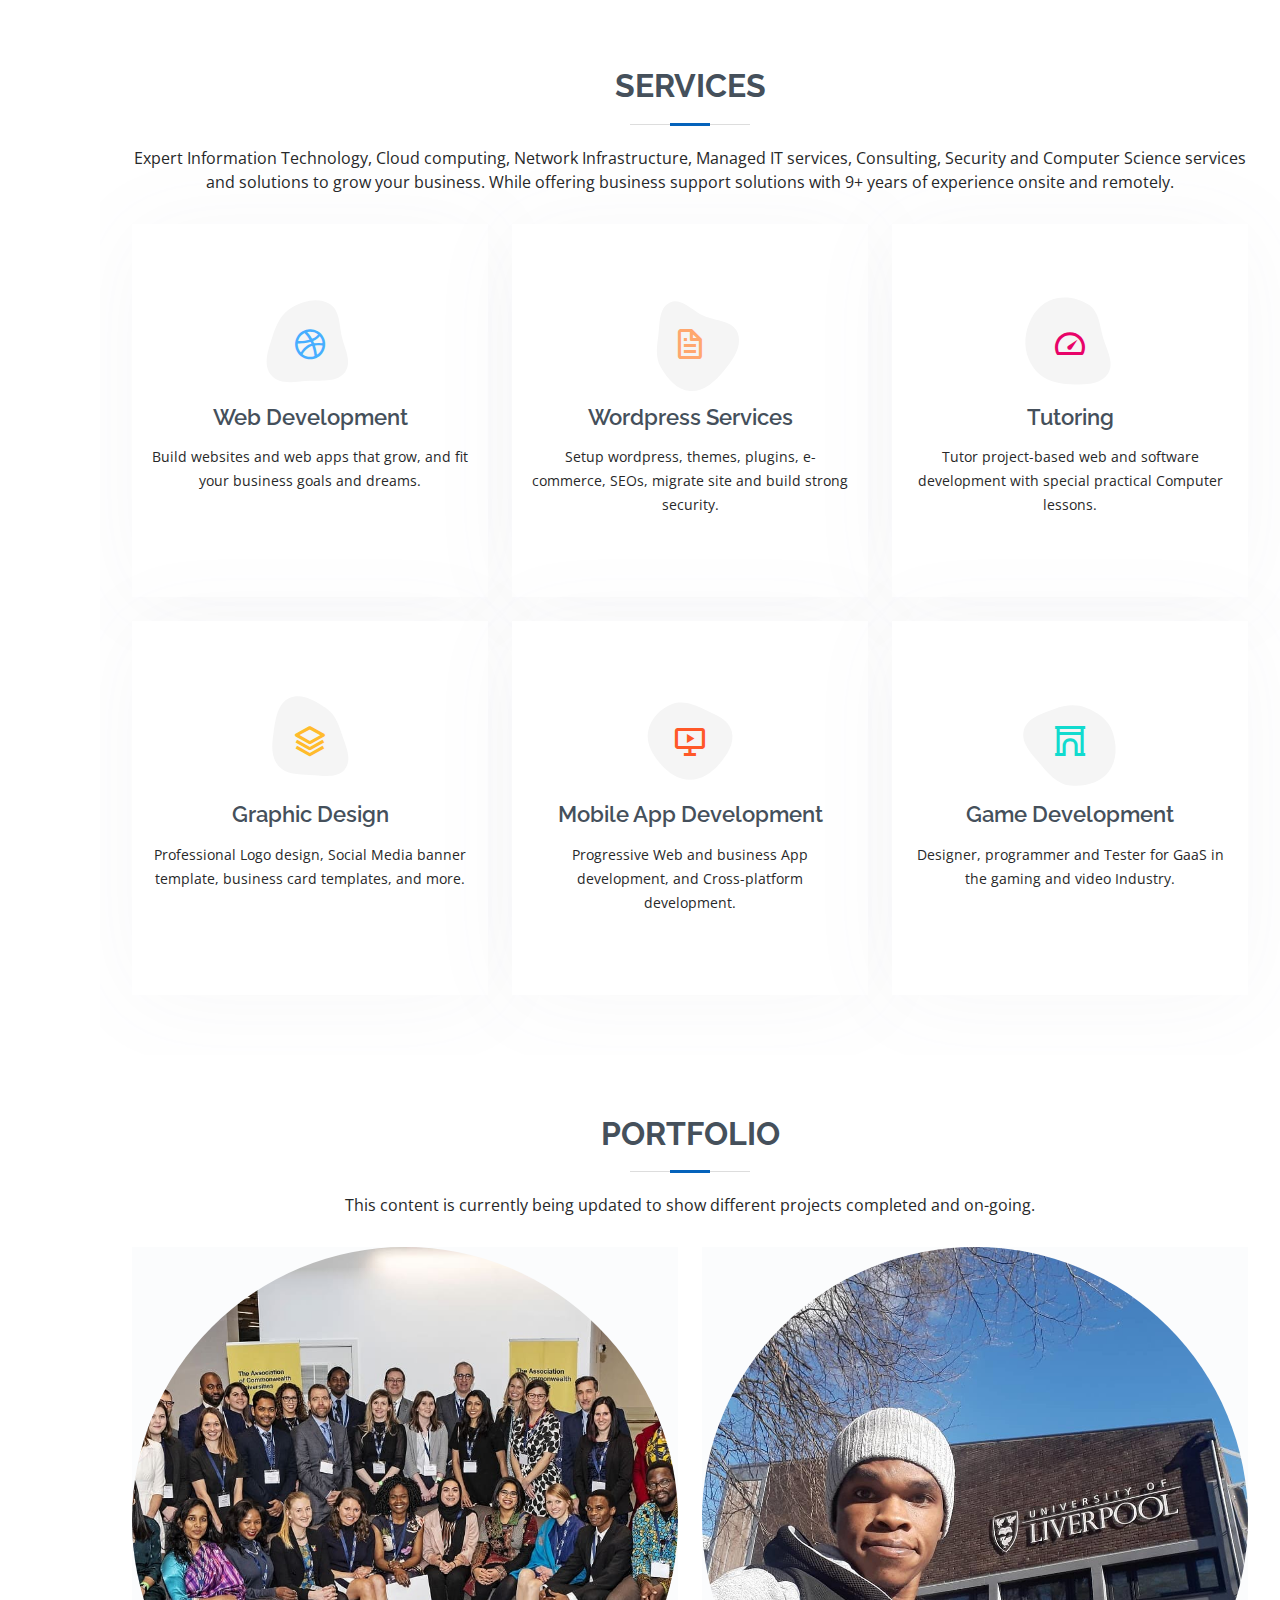
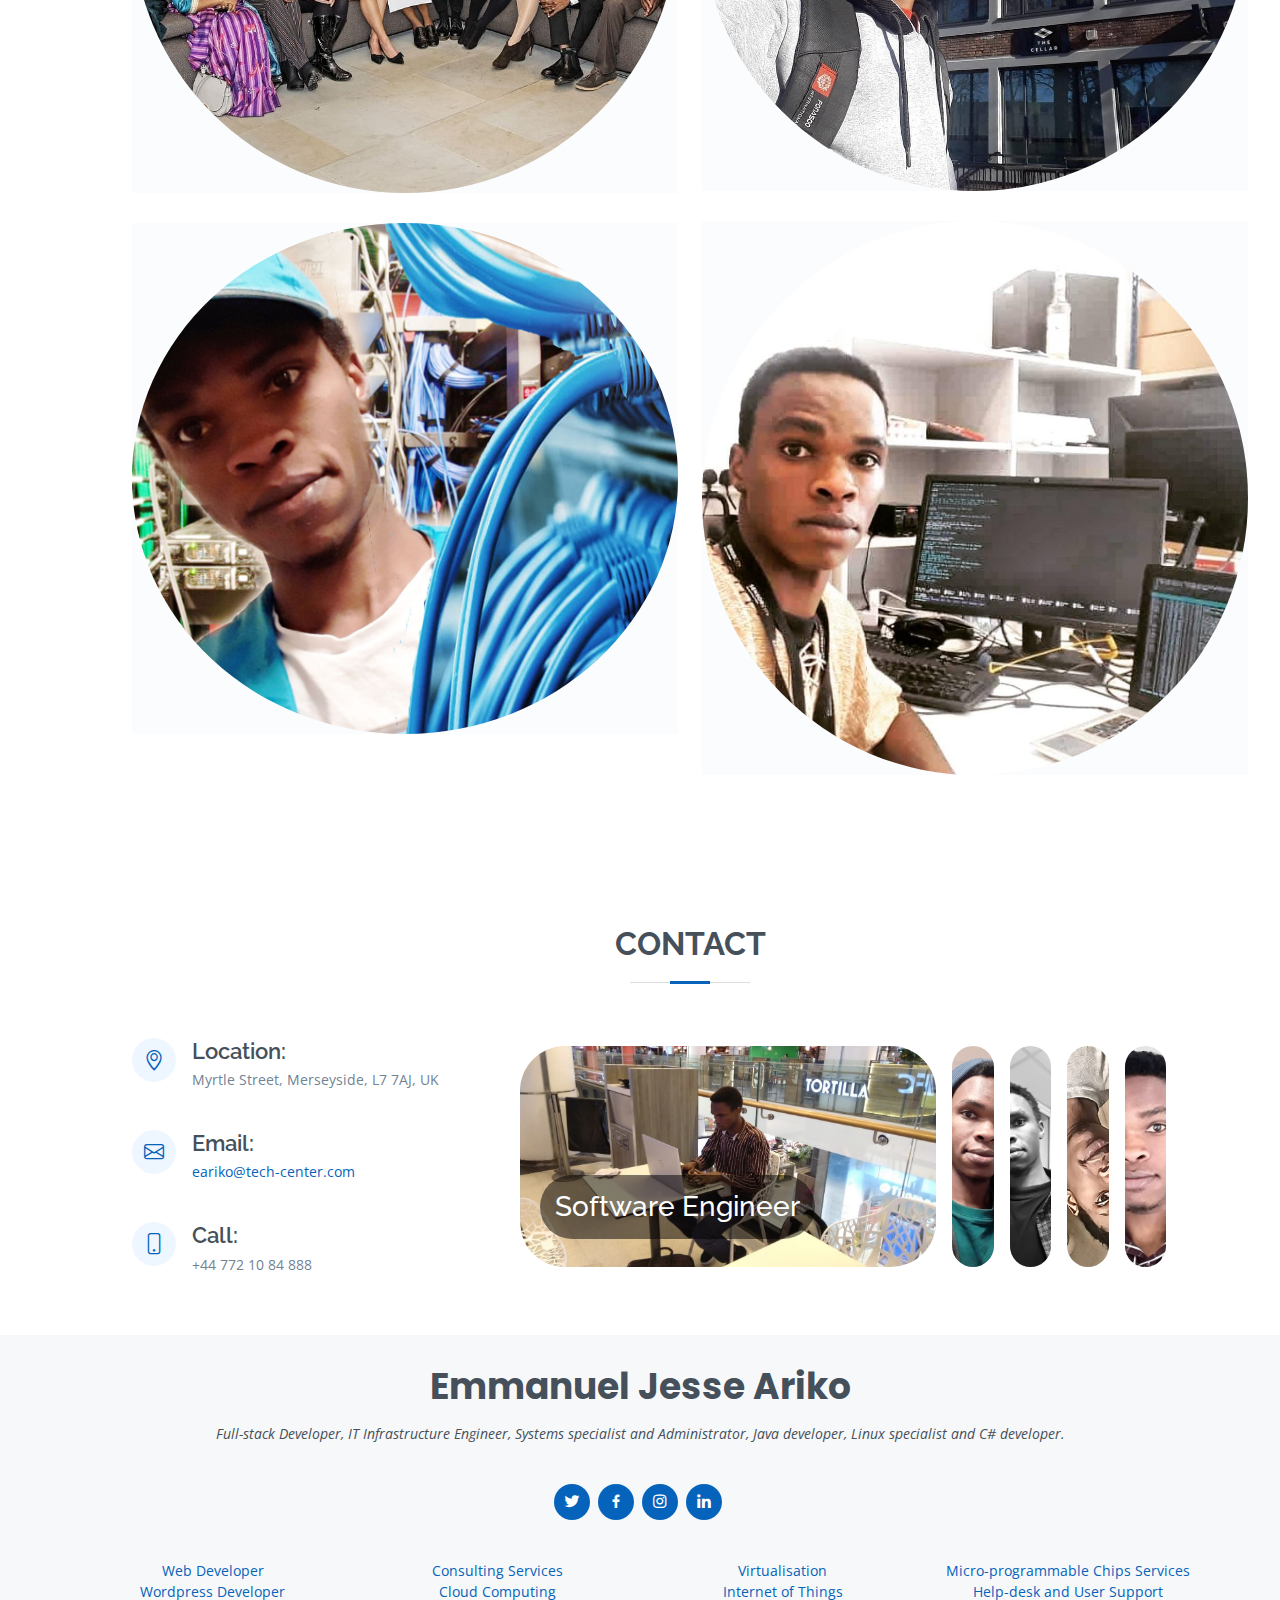
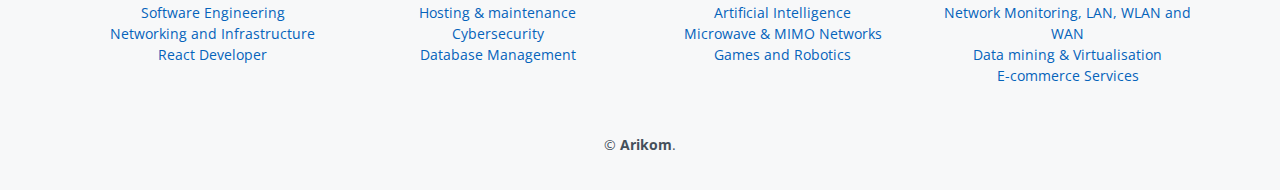
==== commit baf42e69: "Update index.html" ====
--- a/index.html
+++ b/index.html
@@ -678,7 +678,7 @@
   <script src="support/swiper/swiper-bundle.min.js"></script>
   <script src="support/typed.js/typed.min.js"></script>
   <script src="support/waypoints/noframework.waypoints.js"></script>
-
+  <script src="js/jquery.slim.min.js"></script>
 
   <script src="js/main.js"></script>
 
